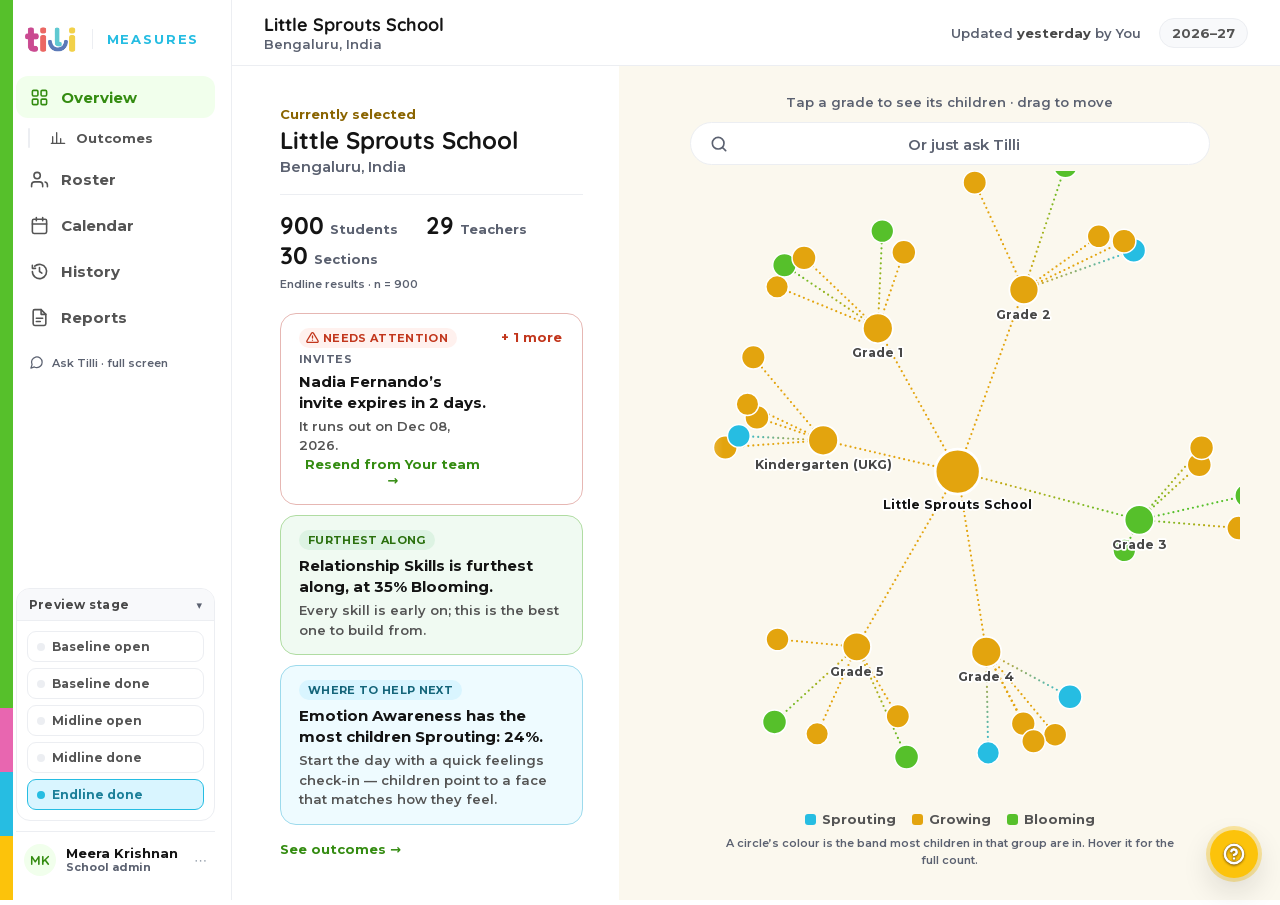
==== admin.html @ 0ef52ed0 "Phase 6A: translation groundwork + "I agree to all" - Consent: "I agree to all of the above" ticks e" ====
<!DOCTYPE html>
<html lang="en">
<head>
<meta charset="utf-8">
<meta name="viewport" content="width=device-width, initial-scale=1">
<title>Tilli Measures — Leadership</title>
<link rel="stylesheet" href="_ds/tilli/tokens/fonts.css?v=20261020nb">
<link rel="preconnect" href="https://fonts.googleapis.com">
<link rel="preconnect" href="https://fonts.gstatic.com" crossorigin>
<link href="https://fonts.googleapis.com/css2?family=Montserrat:wght@500;600;700&family=Quicksand:wght@500;600;700&display=swap" rel="stylesheet">
<link rel="stylesheet" href="assets/tilli.css?v=20261027i6a">
<style>
  /* ============================================================
     Tilli Measures — School Admin (leadership) dashboard chrome.
     Shared chrome / cards / chips / tables / modals come from the
     ui-* components in tilli.css; this block only holds what is
     unique to the leadership surface.
     Deliberately NO garden/plant metaphor anywhere (spec §1, §9):
     a calm, operational data surface for infrequent, high-stakes
     leadership visits.
     ============================================================ */
  :root {
    /* Accent, sidebar width, header height, content width and page padding
       all come from tilli.css tokens — same values as the teacher dashboard. */
  }
  body { background: var(--white); }   /* pure white, same as the teacher dashboard — cards keep their 1px border */

  /* ---- App grid: sidebar + (header / main) ---- */
  /* minmax(0,…) lets the content track shrink below its min-content, so a wide
     table scrolls inside its own .ui-tablewrap instead of forcing a page-wide
     horizontal scrollbar. */
  /* --topbar-h = the sticky header's height (the Overview's full-height panel sits under it). */
  :root { --topbar-h: var(--header-h); }
  .ad-app { min-height: 100dvh; display: grid; grid-template-columns: var(--side-w) minmax(0, 1fr); }
  /* min-width:0 lets the content column shrink below its children's intrinsic
     min-width (tables carry min-width:520–640px). Without it a wide card forces
     the track past the viewport and the whole page scrolls sideways. */
  .ad-app > * { min-width: 0; }

  /* ---- Sidebar / header extras (base styles: .ui-side, .ui-header) ---- */
  .ui-nav-item.disabled { color: var(--ink-300); cursor: default; }
  .ui-nav-item.disabled:hover { background: none; color: var(--ink-300); }
  .ad-year {
    display: inline-flex; align-items: center; gap: 6px; background: var(--surface-100);
    border: 1px solid var(--line-200); border-radius: var(--radius-pill);
    padding: 6px 12px; font-weight: 700; font-size: var(--fs-sm); color: var(--ink-600);
  }
  /* "Updated 2 h ago by …" header chip → History screen */
  .ad-updated { display: inline-flex; align-items: center; border: none; background: none; padding: 4px 6px; border-radius: var(--radius-sm); cursor: pointer; font: inherit; }
  .ad-updated:hover { background: var(--surface-100); }
  .ad-updated:hover .hist-last { color: var(--green-700); }

  /* ---- Main ---- */
  .ad-main { padding: var(--page-pad-y) var(--page-pad-x) 96px; }
  .ad-wrap { max-width: var(--content-max); margin: 0 auto; }

  /* ---- Layout grids ---- */
  .ad-grid { display: grid; gap: var(--page-gap); }
  /* minmax(0,…) + min-width:0 on children: a card holding a min-width table must
     not stretch its 1fr track past half the row and overflow the page sideways. */
  .ad-grid.two { grid-template-columns: minmax(0, 1fr) minmax(0, 1fr); }
  .ad-grid.tri { grid-template-columns: repeat(3, minmax(0, 1fr)); }
  .ad-grid > * { min-width: 0; }

  /* ---- Cadence label (periodic modules) — a .ui-chip.info that can wrap ---- */
  .ad-cadence { gap: 8px; flex-wrap: wrap; white-space: normal; }
  .ad-cadence .next { opacity: .72; }

  /* ---- Table extras (base: .ui-table) — sticky, sortable headers ---- */
  .ui-table th { position: sticky; top: 0; }
  .ui-table th.sortable { cursor: pointer; user-select: none; }
  .ui-table th.sortable:hover { color: var(--ink-900); }
  .ui-table th .arw { font-size: var(--fs-xs); margin-left: 4px; color: var(--accent); }
  .ad-num { font-variant-numeric: tabular-nums; }

  /* ---- Skill rows (band bar = .ui-bandbar, tilli.css) ---- */
  .ad-skillrow { display: grid; grid-template-columns: 190px 1fr; gap: 16px; align-items: center; padding: 10px 0; border-bottom: 1px solid var(--line-200); }
  .ad-skillrow:last-child { border-bottom: none; }
  .ad-skillname { font-weight: 700; font-size: var(--fs-sm); color: var(--ink-900); }
  .ad-skillname small { display: block; font-weight: 600; font-size: var(--fs-xs); color: var(--text-meta); text-transform: uppercase; letter-spacing: .04em; margin-top: 2px; }
  .ad-interp { font-weight: 600; font-size: var(--fs-sm); color: var(--ink-450); line-height: 1.5; margin: 6px 0 0; }

  /* ---- Collapsible skill buckets (Social-Emotional / Cognitive) ---- */
  .ad-bucket { border: 1px solid var(--line-200); border-radius: var(--radius-md); margin-bottom: 12px; overflow: hidden; background: var(--white); }
  .ad-bucket:last-child { margin-bottom: 0; }
  .ad-bucket-sum { list-style: none; cursor: pointer; display: flex; align-items: center; gap: 10px; padding: 12px 16px; background: var(--surface-100); user-select: none; }
  .ad-bucket-sum::-webkit-details-marker { display: none; }
  .ad-bucket-title { font-weight: 700; font-size: var(--fs-md); color: var(--ink-900); letter-spacing: .01em; }
  .ad-bucket-count { font-weight: 700; font-size: var(--fs-xs); color: var(--text-meta); text-transform: uppercase; letter-spacing: .04em; margin-left: auto; }
  .ad-bucket-chev { font-size: var(--fs-sm); color: var(--ink-450); transition: transform .18s var(--ease); }
  .ad-bucket[open] .ad-bucket-chev { transform: rotate(0deg); }
  .ad-bucket:not([open]) .ad-bucket-chev { transform: rotate(-90deg); }
  .ad-bucket-body { padding: 4px 16px 8px; }

  /* ---- Progress-over-time stacked-area chart ---- */
  .ad-proghead { display: flex; align-items: center; justify-content: space-between; gap: 14px; flex-wrap: wrap; margin-bottom: 4px; }
  .ad-progselects { display: flex; gap: 10px; flex-wrap: wrap; }
  .ad-proghead .select-wrap { min-width: 150px; }
  .ad-progcap { font-size: var(--fs-sm); font-weight: 700; color: var(--ink-450); margin: 2px 0 12px; }
  .ad-progchart { width: 100%; }
  .ad-progchart svg { display: block; width: 100%; overflow: hidden; }
  .ad-progfuts { display: flex; flex-wrap: wrap; gap: 10px; justify-content: center; margin-top: 12px; }
  .ad-progfut { gap: 6px; }   /* .ui-metachip.dashed */
  .ad-progfut i { font-style: normal; font-weight: 700; color: var(--ink-450); }

  /* ---- Filters bar ---- */
  .ad-filters { display: flex; flex-wrap: wrap; gap: 10px; align-items: center; margin-bottom: var(--page-gap); }
  .ad-filters .select-wrap { min-width: 150px; }

  /* ---- States ---- */
  .ad-err { text-align: center; padding: 24px; color: var(--danger-700); font-weight: 700; font-size: var(--fs-sm); }
  .ad-err button { margin-top: 12px; }
  .ad-skel { height: 14px; border-radius: var(--radius-xs); margin: 8px 0; }

  /* ---- Concern rows ---- */
  .ad-concern + .ad-concern { margin-top: 12px; }
  .ad-concern .top { display: flex; align-items: center; justify-content: space-between; gap: 10px; }
  .ad-concern .who { font-weight: 700; font-size: var(--fs-md); color: var(--ink-900); }
  .ad-concern .meta { margin-top: 2px; }   /* .ui-meta */
  .ad-concern .note { font-weight: 600; font-size: var(--fs-sm); color: var(--ink-600); line-height: 1.55; margin: 10px 0 0; }
  .ad-concern .outcome { margin-top: 10px; }   /* .ui-inset */
  .ad-concern .actions { display: flex; gap: 8px; margin-top: 12px; flex-wrap: wrap; }

  /* Hover info boxes: .ui-tooltip.help + .ui-info (tilli.css), shared with the teacher dashboard. */

  /* ---- Copy block (newsletter / message / note textareas) ---- */
  .ad-copyblock { border: 1px solid var(--line-200); border-radius: var(--radius-md); padding: 14px; font-family: var(--font-body); font-size: var(--fs-md); line-height: 1.6; color: var(--ink-700); width: 100%; resize: vertical; min-height: 150px; }
  .ad-copyblock:focus { outline: none; border-color: var(--focus); }
  .ad-copyblock.sm { min-height: 110px; }

  /* ============================================================
     Mockup-inspired additive modules (same DS tokens/colours).
     ============================================================ */


  /* ---- Grade / section navigator cards (Outcomes drill) ---- */
  .ad-navcards { display: grid; grid-template-columns: minmax(0, 1fr) minmax(0, 1fr); gap: var(--page-gap); }
  .ad-navcards > * { min-width: 0; }
  .ad-navcard { display: block; width: 100%; text-align: left; font: inherit; }   /* .ui-card.tight.link */
  .ad-navcard .nc-top { display: flex; align-items: center; justify-content: space-between; gap: 10px; }
  .ad-navcard .nc-meta { margin: 4px 0 12px; }   /* .ui-meta */
  /* Roster grade cards: one brand colour per grade — a stripe down the left, a dot by
     the name and a faint wash. */
  /* grade colours live on :root so the dandelion (Overview) uses the very same ones */
  /* Hues the bands never use (bands = cyan / amber / green), so a grade can't be mistaken for a result. */
  :root { --grade-1: #E866B0; --grade-2: #8E6CD8; --grade-3: #F06A3B; --grade-4: #2A78D6; --grade-5: #B5487E; --grade-6: #6B7A90; }
  .ad-navcards { --grade-wash: 7%; --grade-stripe: 6px; }
  .ui-card.tight.ad-gradecard { position: relative; overflow: hidden; padding-left: calc(18px + var(--grade-stripe));
    background: color-mix(in srgb, var(--grade-c) var(--grade-wash), var(--white)); border-color: color-mix(in srgb, var(--grade-c) 35%, var(--line-200)); }
  .ad-gradecard::before { content: ''; position: absolute; left: 0; top: 0; bottom: 0; width: var(--grade-stripe); background: var(--grade-c); }
  .ui-card.ad-gradecard:hover { border-color: var(--grade-c); }
  .ad-teamtable td:nth-child(3), .ad-teamtable .nowrap { white-space: nowrap; }
  /* Your team: search box beside Invite, sortable column heads */
  .ad-teamtop { justify-content: space-between; align-items: center; gap: 12px; flex-wrap: wrap; }
  .ad-teamq { flex: 1 1 240px; max-width: 360px; }
  .ad-sortbtn { display: inline-flex; align-items: center; gap: 6px; padding: 0; border: none; background: none; cursor: pointer; font: inherit; color: inherit; letter-spacing: inherit; text-transform: inherit; }
  .ad-sortbtn:hover, .ad-sortbtn.on { color: var(--ink-900); }
  .ad-sortbtn:focus-visible { outline: 2px solid var(--focus); outline-offset: 2px; border-radius: 4px; }
  .ad-sortic { font-size: 10px; color: var(--ink-300); }
  .ad-sortbtn.on .ad-sortic { color: var(--green-600); }
  .ad-teamnone { padding: 24px 16px; text-align: center; }
  /* Invite status tooltip (hover / tap) + expiring-invite alert */
  .ad-statustip { display: inline-flex; cursor: help; --tip-max-w: 280px; }
  .ad-statustip:focus { outline: none; }
  .ad-statustip:focus-visible { outline: 2px solid var(--focus); outline-offset: 2px; border-radius: 999px; }
  .ad-invalert { margin-bottom: 16px; align-items: center; }
  .ad-invalert .btn-link { font-weight: 700; white-space: nowrap; }
  /* History: date range (Past 7 / 30 days / Custom) + Download CSV, above the type chips */
  .hist-range { display: flex; flex-wrap: wrap; align-items: center; gap: 10px 14px; margin-bottom: 12px; }
  .hist-dates { display: inline-flex; flex-wrap: wrap; gap: 8px 12px; }
  .hist-dates[hidden] { display: none; }
  .hist-dates label { display: inline-flex; align-items: center; gap: 6px; font-weight: 600; font-size: var(--fs-sm); color: var(--ink-600); }
  .hist-dates .input { width: auto; }
  .hist-csv { margin-left: auto; }
  @media (max-width: 640px) { .hist-csv { margin-left: 0; } }
  /* Student details: a second pop-up stacked over the grade roster */
  .overlay.ad-stack { z-index: 60; }
  .ad-stages { display: grid; grid-template-columns: repeat(3, minmax(0, 1fr)); gap: 10px; margin-bottom: 20px; }
  .ad-stage { display: flex; flex-direction: column; align-items: flex-start; gap: 6px; padding: 12px 14px; border: 1px solid var(--line-200); border-radius: var(--radius-md); background: var(--white); }
  .ad-stage.later { background: var(--surface-100); border-style: dashed; }
  .ad-stage-h { display: flex; align-items: center; gap: 8px; font-family: var(--font-heading); font-weight: 700; font-size: var(--fs-md); color: var(--ink-900); }
  .ad-stage-s { font-weight: 600; font-size: var(--fs-sm); color: var(--ink-600); }
  .ad-stage.done .ad-stage-s { color: var(--green-700); }
  .ad-stage.prog .ad-stage-s { color: var(--lvl-2-ink); }
  .ad-stage-none { font-weight: 600; font-size: var(--fs-xs); color: var(--text-meta); }
  .ad-stutabs { margin-bottom: 14px; }
  @media (max-width: 560px) { .ad-stages { grid-template-columns: minmax(0, 1fr); } }
  /* ⋮ row-actions menu on Your team */
  .ad-kebab { display: inline-grid; place-items: center; width: 34px; height: 34px; border: none; border-radius: 50%; background: none; color: var(--ink-450); cursor: pointer; }
  .ad-kebab:hover, .ad-kebab.on { background: var(--surface-100); color: var(--ink-900); }
  .ad-kebab:focus-visible { outline: 2px solid var(--focus); outline-offset: 2px; }
  .ad-rowmenu { position: fixed; z-index: 80; min-width: 180px; }
  /* Quieter sidebar link to the Ask Tilli full screen (the main way in is the Overview) */
  .ad-nav-mini { display: flex; align-items: center; gap: 8px; margin: 6px 0 0; padding: 7px 13px; border: none; background: none; border-radius: var(--radius-md); cursor: pointer;
    font: 600 var(--fs-xs) var(--font-body); color: var(--ink-450); text-align: left; }
  .ad-nav-mini svg { width: 15px; height: 15px; flex: none; }
  .ad-nav-mini:hover { background: var(--surface-100); color: var(--ink-900); }
  .ad-nav-mini.on { color: var(--green-700); }
  /* Outcomes: a sub-item under Overview (indented, smaller, a guide line on the left) */
  .ui-nav-item.open { color: var(--green-700); }
  .ui-nav-item.ad-nav-sub { position: relative; width: calc(100% - 22px); margin-left: 22px; padding: 8px 12px; gap: 10px; font-size: var(--fs-sm); }
  .ui-nav-item.ad-nav-sub::before { content: ''; position: absolute; left: -10px; top: 6px; bottom: 6px; width: 2px; border-radius: 2px; background: var(--line-200); }
  .ui-nav-item.ad-nav-sub.on::before { background: var(--green-500); }
  .ui-nav-item.ad-nav-sub .ic { width: 16px; height: 16px; }
  .ui-nav-item.ad-nav-sub svg { width: 16px; height: 16px; }
  /* Outcomes › School: Progress over time drops its own legend (the school card above has one) */
  #o-prog.no-legend .ad-proghead > div:first-child { display: none; }
  #o-prog.no-legend .ad-proghead { justify-content: flex-end; }
  .ad-tabalert { display: inline-block; width: 8px; height: 8px; margin-left: 6px; border-radius: 50%; background: var(--warn-700); vertical-align: 2px; }   /* "School admin", "No section yet" on one line */
  .ad-navcard .nc-pcts { display: flex; flex-wrap: wrap; gap: 12px; margin-top: 9px; font-weight: 700; font-size: var(--fs-xs); color: var(--ink-450); }

  /* ---- Per-grade breakdown (Outcomes school scope — Overview snapshot format) ---- */
  .ad-gradebreaks { display: grid; grid-template-columns: repeat(2, minmax(0, 1fr)); gap: var(--page-gap); }
  @media (max-width: 900px) { .ad-gradebreaks { grid-template-columns: 1fr; } }
  /* .ad-gradebreak = .ui-card.tight; name = .ui-title, meta = .ui-meta */
  .ad-gradebreak .gb-head { display: flex; align-items: flex-start; justify-content: space-between; gap: 12px; }
  .ad-gradebreak .gb-meta { margin-top: 4px; }
  .ad-gradebreak .gb-snap { display: flex; align-items: center; gap: 24px; flex-wrap: wrap; margin: 14px 0 16px; }
  .ad-gradebreak .gb-bar { flex: 1; min-width: 220px; }
  .ad-gradebreak .gb-gs { margin: 0; }

  /* ---- Grade drill snapshot (Outcomes grade scope — mirrors the grade card's headline) ---- */
  .ad-gradesnap { display: flex; align-items: center; gap: 24px; flex-wrap: wrap; margin: 4px 0 20px; }
  .ad-gradesnap .gs-bar { flex: 1; min-width: 220px; }

  /* ---- Areas of growth / strength (--band / --bandwash set inline from the level scale) ---- */
  /* Student class history (leadership) — no levels, history + notes only */
  .ad-hist-row { display: flex; gap: 12px; padding: 12px 0; border-bottom: 1px solid var(--line-200); }
  .ad-hist-row:first-child { padding-top: 0; }
  .ad-hist-row:last-child { border-bottom: none; padding-bottom: 0; }
  .ad-hist-row .ui-dot { margin-top: 6px; }
  .ad-hist-t { font-family: var(--font-heading); font-size: var(--fs-md); color: var(--ink-900); }
  .ad-hist-y { font-weight: 700; font-size: var(--fs-sm); }
  .ad-hist-sub { font-weight: 600; font-size: var(--fs-sm); color: var(--ink-450); margin-top: 2px; }
  .ad-hist-note { margin-top: 8px; }   /* .ui-inset */
  .ad-gs { border-radius: var(--radius-card); padding: 16px 18px; border: 1.5px solid var(--band, var(--line-200)); background: var(--bandwash, var(--white)); }
  .ad-gs h4 { margin: 0 0 10px; }   /* .ui-title.md */
  .ad-gs ul { list-style: none; margin: 0; padding: 0; display: flex; flex-direction: column; gap: 7px; }
  .ad-gs li { display: flex; align-items: center; justify-content: space-between; gap: 10px; font-weight: 700; font-size: var(--fs-sm); color: var(--ink-700); }
  .ad-gs li .p { font-weight: 700; font-size: var(--fs-sm); color: var(--ink-450); }
  /* Overview growth/strength header: scope pill + drill-in link */

  /* ---- Compare two classes (Outcomes) — two full section reads, side by side ---- */
  .cmp-head { margin-bottom: 18px; }
  .cmp-head-kicker { font-weight: 700; font-size: var(--fs-sm); color: var(--ink-450); }
  .cmp-head-row { display: flex; align-items: center; justify-content: space-between; gap: 16px; flex-wrap: wrap; margin-top: 4px; }
  .cmp-cols { display: grid; grid-template-columns: 1fr 1fr; gap: var(--page-gap); align-items: start; }
  .cmp-col { display: flex; flex-direction: column; gap: 12px; min-width: 0; }
  .cmp-select { width: 100%; }
  .cmp-select .select { width: 100%; text-align: center; font-family: var(--font-heading); font-weight: 700; }
  .cmp-body { display: flex; flex-direction: column; gap: 18px; }
  .cmp-gs { display: grid; grid-template-columns: 1fr 1fr; gap: 12px; }
  .cmp-legend { margin: -4px 0 -6px; }
  .cmp-skills { display: flex; flex-direction: column; }
  .cmp-skillrow { display: grid; grid-template-columns: minmax(84px, 1.05fr) 1.5fr auto; gap: 12px; align-items: center; padding: 9px 0; border-bottom: 1px solid var(--line-200); }
  .cmp-skillrow:last-child { border-bottom: none; }
  .cmp-sk-name { font-weight: 700; font-size: var(--fs-sm); color: var(--ink-700); line-height: 1.25; }
  .cmp-sk-bar { min-width: 0; }
  .cmp-sk-status { justify-self: end; }   /* .ui-bandword */
  .cmp-views { margin-top: 14px; }
  @media (max-width: 860px) { .cmp-cols { grid-template-columns: minmax(0, 1fr); } }
  @media (max-width: 560px) { .cmp-gs { grid-template-columns: minmax(0, 1fr); } }

  /* ---- Where views differ (teacher / parent / child) ---- */
  .ad-views td.name { font-weight: 700; }
  .ad-views-note { font-size: var(--fs-xs); font-weight: 600; color: var(--text-meta); margin: 8px 2px 0; }

  /* ---- Mobile bottom tab bar (.ui-bottomnav) — shown ≤860px only ---- */
  .ui-bottomnav { display: none; }
  /* Header avatar is the account entry only when the sidebar (and its profile) is hidden. */
  .ui-header .ad-acct-m { display: none; }

  @media (max-width: 860px) {
    /* minmax(0,1fr) + min-width:0 lets the single column actually shrink to the
       viewport. Without this, the tables' min-width:640px forces the whole grid
       track wider than the screen and the entire page scrolls sideways (clipping
       content) instead of the tables scrolling inside their own wrapper. */
    .ad-app { grid-template-columns: minmax(0, 1fr); overflow-x: clip; }
    .ad-app > * { min-width: 0; }
    .ui-side { display: none; }
    /* Same minmax(0,1fr) + min-width:0 on every inner grid: a child with an
       intrinsic min-width (e.g. a table's min-width:420px) must NOT be able to
       stretch its track past the viewport and re-introduce sideways page scroll
       (which also drags the fixed bottom nav along). */
    .ad-grid.two, .ad-grid.tri { grid-template-columns: minmax(0, 1fr); }
    .ad-navcards { grid-template-columns: minmax(0, 1fr); }
    .ad-grid > *, .ad-navcards > * { min-width: 0; }
    .ad-skillrow { grid-template-columns: 1fr; gap: 8px; }
    .ad-main { padding-bottom: 96px; }
    .ui-bottomnav { display: flex; }
    .ui-header .ad-acct-m { display: grid; }
    .ui-header { gap: 10px; padding: 0 16px; }
    .ui-header .ad-year, .ui-header .desk-only { display: none; }
    /* Let the school-name block shrink and truncate instead of wrapping past the fixed header height. */
    .ui-header > div:first-child { min-width: 0; }
    .ui-header .ui-h-title { white-space: nowrap; overflow: hidden; text-overflow: ellipsis; }
  }

  /* ---- Phone-specific tightening (portrait) ---- */
  @media (max-width: 560px) {
    .ad-main .ui-card:not(.tight):not(.pad0):not(.sm):not(.md) { padding: 15px 14px; }
    /* Role badge is redundant on a phone and steals header width — drop it, keep the avatar. */
    .ui-header .ui-rolebadge { display: none; }
    .ui-header .ui-avatar { width: 34px; height: 34px; }
    /* Filters go full-width and stack cleanly; hide the decorative divider span. */
    .ad-filters .select-wrap { min-width: 0; flex: 1 1 46%; }
    .ad-filters .input { flex: 1 1 100%; max-width: none !important; }
    .ad-filters > span[style] { display: none; }
    .ui-bottomnav button { letter-spacing: -0.01em; gap: 2px; }
  }

  /* ============================================================
     Verdict banner (feedback §1/§3) — the one-line answer at the top
     of Overview. Lead with the conclusion; evidence sits below it.
     ============================================================ */

  /* n = … children, and the small-group caution (< 10 children) */
  .ad-n { font-weight: 700; color: var(--ink-450); white-space: nowrap; }
  .ad-small { margin-left: 6px; }   /* .ui-chip.warn */
  .ad-scope-n { font-size: var(--fs-sm); }

  /* ============================================================
     OVERVIEW — the living dandelion + guided story, free-flowing on
     the page (no cards). Plain white behind it (no wash). Type ramp:
     32 story headline · 15 body · 13 meta. SVG text = 11 / 13.
     ============================================================ */
  /* Full-bleed: points on the left, the dandelion on a cream panel that runs to the right edge. */
  .ad-app.ov-mode .ad-main { padding: 0; }
  .ad-app.ov-mode .ad-wrap { max-width: none; margin: 0; }
  .ov-dl { --dl-story-col: 0.85fr; --dl-panel: #FBF8EE;
    position: relative; isolation: isolate; display: grid; grid-template-columns: minmax(320px, var(--dl-story-col)) minmax(0, 1.45fr); align-items: stretch;
    min-height: calc(100dvh - var(--topbar-h)); }
  .dl-viz { min-width: 0; display: flex; flex-direction: column; align-items: center; padding: 26px 40px 32px; background: var(--dl-panel); }
  .dl-viz > #dl-viz { width: 100%; }
  /* Desktop: the panel is exactly one screen tall; the dandelion fills what's left between
     the ask box and the legend (the SVG letterboxes, so the whole tree stays in view). */
  @media (min-width: 861px) {
    .dl-viz { position: sticky; top: var(--topbar-h); height: calc(100dvh - var(--topbar-h)); }
    .dl-viz > #dl-viz { flex: 1; min-height: 0; display: flex; flex-direction: column; }
    .dl-viz .dl-stage { flex: 1; min-height: 0; }
    .dl-viz .dl-svg { height: 100%; }
  }
  .dl-head { display: flex; margin: 0 0 8px; align-items: center; justify-content: center; gap: 12px 20px; flex-wrap: wrap; }   /* zoomed: School › Grade (+ mode tabs) */
  .dl-head .ui-crumbs { margin: 0; }
  .dl-hint { margin: 2px 0 12px; text-align: center; font-weight: 600; font-size: var(--fs-sm); color: var(--text-meta); }
  /* "Or just ask Tilli": a soft pill search above the dandelion */
  .dl-ask { display: flex; align-items: center; gap: 10px; width: min(100%, 520px); margin: 0 0 6px; padding: 10px 18px; border: 1px solid var(--line-200); border-radius: 999px; background: var(--white); }
  .dl-ask:focus-within { border-color: var(--green-500); box-shadow: 0 0 0 3px var(--wash-green); }
  .dl-ask-ic { display: grid; color: var(--ink-450); }
  .dl-ask-input { flex: 1; min-width: 0; border: none; outline: none; background: none; text-align: center; font: 600 var(--fs-md) var(--font-body); color: var(--ink-900); }
  .dl-ask-input::placeholder { color: var(--ink-450); }
  /* Rotating suggestion, drawn over the empty input (fades between questions) */
  .dl-ask { position: relative; }
  .dl-ask-sug { position: absolute; left: 52px; right: 24px; top: 50%; transform: translateY(-50%); text-align: center; pointer-events: none;
    font: 600 var(--fs-md) var(--font-body); color: var(--ink-450); white-space: nowrap; overflow: hidden; text-overflow: ellipsis; transition: opacity .25s; }
  .dl-ask-sug.out { opacity: 0; }
  .dl-ask.typing .dl-ask-sug { opacity: 0; }
  @media (prefers-reduced-motion: reduce) { .dl-ask-sug { transition: none; } }
  .dl-stage { position: relative; touch-action: none; }
  .dl-stage.can-up .dl-svg { cursor: zoom-out; }   /* zoomed in: empty space steps back a level */
  /* The dandelion stays inside its own column (nothing drifts behind the points), and
     fades out softly over its left edge (--dl-edge-fade) instead of being cut off hard. */
  .ov-dl { --dl-edge-fade: 64px; }
  .dl-svg { display: block; width: 100%; height: auto; overflow: hidden; user-select: none;
    -webkit-mask-image: linear-gradient(to right, transparent 0, #000 var(--dl-edge-fade));
            mask-image: linear-gradient(to right, transparent 0, #000 var(--dl-edge-fade)); }
  /* Dotted spokes: zero-length dashes + round caps = round dots, spaced --dl-dot-gap apart
     (screen pixels — spokes use non-scaling-stroke, so dots stay the same size at every zoom). */
  .ov-dl { --dl-dot-gap: 5px; --dl-dot-hub: 2.2px; --dl-dot-kid: 1.6px; }
  .dl-spoke { stroke-linecap: round; stroke-dasharray: 0 var(--dl-dot-gap); transition: opacity .35s; }
  .dl-spoke.hub { stroke-width: var(--dl-dot-hub); }   /* colour = gradient parent → child, set inline */
  .dl-spoke.kid { opacity: .45; stroke-width: var(--dl-dot-kid); }
  .dl-hit { fill: transparent; }
  .dl-kid { cursor: pointer; transition: opacity .35s; }   /* click = who is this + Open profile */
  .dl-hub { cursor: grab; transition: opacity .35s; }
  .dl-hub.nav { cursor: pointer; }
  .dl-hub.nav:hover .dl-hit, .dl-hub.nav:focus-visible .dl-hit { fill: var(--accent-wash); stroke: var(--accent); stroke-width: 1.5; }
  .dl-hub:focus { outline: none; }
  .dl-stage.dragging, .dl-stage.dragging * { cursor: grabbing; }
  .dl-name { font-family: var(--font-body); font-weight: 700; fill: var(--ink-700); paint-order: stroke; stroke: var(--white); stroke-width: 3.5px; stroke-linejoin: round; pointer-events: none; transition: opacity .35s; }
  .dl-name.d0 { fill: var(--ink-900); }
  .dl-name.d2 { font-weight: 600; fill: var(--ink-450); }
  .dl-stage [data-dl-i].dim { opacity: var(--dl-dim, .14); }
  .dl-spoke.kid.dim { opacity: calc(var(--dl-dim, .14) * .45); }
  /* outside the zoomed-in grade/section: faded context, not interactive */
  .dl-stage [data-dl-i].ctx { opacity: var(--dl-ctx, .05); pointer-events: none; }
  .dl-spoke.kid.ctx { opacity: calc(var(--dl-ctx, .05) * .45); }
  .dl-tip { position: absolute; z-index: 5; transform: translate(-50%, calc(-100% - 16px)); pointer-events: none; background: var(--ink-900); color: var(--white);
    border-radius: var(--radius-sm); padding: 8px 12px; box-shadow: var(--shadow-pop); font-size: var(--fs-sm); font-weight: 600; line-height: 1.45; white-space: nowrap; }
  .dl-tip.below { transform: translate(-50%, 16px); }
  .dl-tip.pinned { pointer-events: auto; }   /* clicked child: the card stays and its button works */
  .dl-tip-open { display: block; margin-top: 8px; padding: 6px 12px; border: none; border-radius: 999px; background: var(--green-500); color: var(--white);
    font: 700 var(--fs-xs) var(--font-body); cursor: pointer; white-space: nowrap; }
  .dl-tip-open:hover { background: var(--green-600); }
  .dl-tip b { display: block; font-weight: 700; }
  .dl-tip span { display: block; color: var(--ink-300); }
  .dl-tip em { display: block; font-style: normal; color: var(--green-500); margin-top: 2px; }
  .ui-legend i.ring { box-shadow: inset 0 0 0 2px var(--ink-300); }
  /* Guided story */
  .dl-story { min-width: 0; padding: 40px 36px 48px 48px; }
  /* "Currently selected" (follows the zoom) + headcounts + source */
  .dl-sel-eyebrow { margin: 0 0 4px; font-weight: 700; font-size: var(--fs-sm); color: var(--lvl-2-ink); }
  .dl-sel-name { margin: 0; font-family: var(--font-heading); font-weight: 700; font-size: var(--fs-xl); line-height: 1.2; color: var(--ink-900); }
  .dl-sel-sub { margin: 2px 0 0; font-weight: 600; font-size: var(--fs-md); color: var(--text-meta); }
  .dl-counts { display: flex; flex-wrap: wrap; gap: 6px 28px; margin: 18px 0 0; padding-top: 18px; border-top: 1px solid var(--line-200); }
  .dl-counts span { display: inline-flex; align-items: baseline; gap: 6px; font-weight: 700; font-size: var(--fs-sm); color: var(--text-meta); }
  .dl-counts b { font-family: var(--font-heading); font-weight: 700; font-size: var(--fs-xl); line-height: 1; color: var(--ink-900); font-variant-numeric: tabular-nums; }
  .dl-headline { margin: 8px 0 0; font-family: var(--font-heading); font-weight: 700; font-size: var(--fs-2xl); line-height: 1.15; color: var(--ink-900); letter-spacing: -.01em; }
  .dl-body { margin: 12px 0 0; font-weight: 600; font-size: var(--fs-md); line-height: 1.55; color: var(--ink-600); }
  /* story points: hover / focus lights the dandelion, click pins */
  /* Each point is a card. All warnings share one card; "+ N more" expands the rest in place. */
  .dl-points { list-style: none; margin: 0; padding: 0; display: flex; flex-direction: column; gap: 10px; }
  .dl-points li { position: relative; padding: 14px 18px; border: 1px solid var(--line-200); border-radius: var(--radius-lg); background: var(--white);
    cursor: pointer; transition: border-color .2s, box-shadow .2s, background .2s, opacity .2s; }
  .dl-points li.on, .dl-points li.pinned { border-color: var(--accent); box-shadow: var(--shadow-card); }
  .dl-points li.warn { border-color: color-mix(in srgb, var(--attn) 30%, var(--line-200)); }
  .dl-points li.warn.on, .dl-points li.warn.pinned { border-color: var(--attn); }
  .dl-points li.warn { padding-right: 96px; }
  .dl-more { position: absolute; right: 14px; top: 12px; padding: 3px 6px; border: none; border-radius: 999px; background: none; cursor: pointer;
    font: 700 var(--fs-sm) var(--font-body); color: var(--attn-ink); }
  .dl-more:hover { background: var(--attn-wash); }
  .dl-more:focus-visible { outline: 2px solid var(--focus); outline-offset: 2px; }
  .dl-stack-row { margin-top: 12px; padding-top: 12px; border-top: 1px dashed color-mix(in srgb, var(--attn) 25%, var(--line-200)); }
  .dl-points li:focus { outline: none; }
  .dl-points li:focus-visible { outline: 2px solid var(--focus); outline-offset: 2px; }
  /* Point = small kind eyebrow · one-ink Montserrat headline · body. Warnings: amber eyebrow + icon. */
  .dl-pt-kind { display: flex; flex-wrap: wrap; align-items: center; gap: 4px 8px; margin: 0 0 5px; font-weight: 700; font-size: var(--fs-xs); letter-spacing: .04em; text-transform: uppercase; color: var(--text-meta); }
  /* "Needs attention" = a small red pill (icon + label); the topic follows it in grey */
  /* "Needs attention": super-light warm red pill, darker warm red text (4.97:1, AA) + a bright red dot */
  .ov-dl { --attn: #D9361F; --attn-ink: #C2361C; --attn-wash: #FFF1EE; }
  .dl-attn { display: inline-flex; align-items: center; gap: 4px; padding: 3px 9px 3px 7px; border-radius: 999px;
    background: var(--attn-wash); color: var(--attn-ink); letter-spacing: .03em; }
  /* Results cards in band colours: good news = Blooming green, needs help = Sprouting blue
     (tinted card + border + label pill; pill text darkened for AA: 5.3:1 / 5.8:1). */
  .ov-dl { --tone-bloom-ink: #2A700D; --tone-sprout-ink: #14657A; }
  .dl-points li.tone-bloom { border-color: color-mix(in srgb, var(--lvl-3) 40%, var(--line-200)); background: color-mix(in srgb, var(--lvl-3-wash) 45%, var(--white)); }
  .dl-points li.tone-sprout { border-color: color-mix(in srgb, var(--lvl-1) 40%, var(--line-200)); background: color-mix(in srgb, var(--lvl-1-wash) 45%, var(--white)); }
  .dl-points li.tone-bloom.on, .dl-points li.tone-bloom.pinned { border-color: var(--lvl-3); }
  .dl-points li.tone-sprout.on, .dl-points li.tone-sprout.pinned { border-color: var(--lvl-1); }
  .dl-tone { display: inline-flex; align-items: center; padding: 3px 9px; border-radius: 999px; letter-spacing: .03em; }
  .dl-points li.tone-bloom .dl-tone { background: var(--lvl-3-wash); color: var(--tone-bloom-ink); }
  .dl-points li.tone-sprout .dl-tone { background: var(--lvl-1-wash); color: var(--tone-sprout-ink); }
  .dl-pt-kind svg { flex: none; }
  .dl-pt-head { margin: 0; font-family: var(--font-body); font-weight: 700; font-size: var(--fs-md); line-height: 1.4; color: var(--ink-900); }
  .dl-pt-head em { font-style: normal; color: inherit; }
  .dl-pt-body { margin: 4px 0 0; font-weight: 600; font-size: var(--fs-sm); line-height: 1.5; color: var(--ink-600); }
  /* point kinds: warnings get an amber dot (always listed first), the activity a green one */
  .dl-pt-body .dl-ptlink { font-weight: 700; font-size: var(--fs-sm); }
  .dl-sample { margin-left: 4px; vertical-align: 1px; }
  .dl-source { margin: 10px 0 22px; font-weight: 600; font-size: var(--fs-xs); color: var(--text-meta); }
  /* Legend + what a ring's colour means, under the actions (always in view) */
  .dl-key { margin: 14px 0 0; text-align: center; }   /* under the dandelion */
  .dl-key .ui-legend { justify-content: center; }
  .dl-keynote { margin: 8px auto 0; max-width: 460px; font-weight: 600; font-size: var(--fs-xs); line-height: 1.5; color: var(--text-meta); }
  /* Under the points: Ask Tilli (primary button) + See outcomes (text link — Outcomes isn't in the nav) */
  .dl-actions { display: flex; flex-wrap: wrap; align-items: center; gap: 10px 20px; margin: 16px 0 0; }
  .dl-out { font-weight: 700; font-size: var(--fs-sm); }
  /* Ask Tilli inside the Overview: a soft button under the story; open, the chat replaces the story */
  .ov-dl { --dla-h: max(460px, calc(100dvh - var(--topbar-h) - 80px)); --dla-h-phone: 380px; --dla-col: 1fr; }   /* chat height (desktop / phone), chat column share */
  /* Asking: the chat takes a full-height column and the dandelion shrinks to fit the
     same height beside it (the SVG letterboxes inside, so the whole branch stays in view). */
  .ov-dl.asking { grid-template-columns: minmax(340px, var(--dla-col)) minmax(0, 1.25fr); }
  .ov-dl.asking .dl-viz { height: calc(100dvh - var(--topbar-h)); }
  .ov-dl.asking .dl-viz > #dl-viz { flex: 1; min-height: 0; display: flex; flex-direction: column; }
  .ov-dl.asking .dl-stage { flex: 1; min-height: 0; }
  .ov-dl.asking .dl-svg { height: 100%; }
  .dla { display: flex; flex-direction: column; height: var(--dla-h); background: var(--white); border: 1px solid var(--line-200); border-radius: var(--radius-xl); box-shadow: var(--shadow-pop); overflow: hidden; }
  .dla-head { display: flex; align-items: center; gap: 10px; padding: 10px 10px 10px 14px; border-bottom: 1px solid var(--line-200); }
  .dla-hmeta { flex: 1; min-width: 0; display: flex; flex-direction: column; }
  .dla-hmeta b { display: flex; align-items: center; gap: 7px; font-family: var(--font-heading); font-weight: 700; font-size: var(--fs-lg); color: var(--ink-900); }
  .dla-hmeta > span { font-size: var(--fs-xs); font-weight: 600; color: var(--text-meta); }
  .dla-thread { flex: 1; min-height: 0; overflow-y: auto; padding: 14px 14px; display: flex; flex-direction: column; gap: 10px; }
  .dla-thread [data-askgo="overview"] { display: none; }   /* already here */
  .dla-note { margin-top: 6px; font-size: var(--fs-xs); font-weight: 700; color: var(--green-700); }
  .dla-compose { padding: 10px 12px 12px; border-top: 1px solid var(--line-200); }
  @media (prefers-reduced-motion: reduce) {
    .dl-spoke, .dl-kid, .dl-hub, .dl-name, .dl-points li { transition: none; }
  }
  @media (max-width: 860px) {
    .ov-dl { grid-template-columns: minmax(0, 1fr); min-height: 0; }
    .dl-viz { order: 1; padding: 20px 16px 24px; }   /* phone: dandelion above the story */
    .dl-story { order: 2; padding: 24px 16px 40px; }
    .dla { height: var(--dla-h-phone); }   /* phone: chat under the dandelion */
    .ov-dl.asking { grid-template-columns: minmax(0, 1fr); }
    .ov-dl.asking .dl-viz { height: auto; display: block; }
    .ov-dl.asking .dl-svg { height: auto; }
  }

  /* Roster: Students / Your team tabs (.ui-tabs), with a small count after each label */
  .ad-rostertabs { margin: 4px 0 20px; }
  .ad-rostertabs .ui-tab { font-size: var(--fs-md); padding: 10px 16px; }
  .ad-tabn { margin-left: 4px; font-weight: 600; font-size: var(--fs-xs); color: var(--text-meta); }
  /* Expected class size: "12 of 14" on grade cards, the size input, waiting tags */
  .ad-room { white-space: nowrap; }
  .ad-room.short { color: var(--info-ink); background: var(--info-wash); border-radius: var(--radius-pill); padding: 1px 7px; }
  .ad-room.warn { color: var(--warn-700); background: var(--warn-wash); border-radius: var(--radius-pill); padding: 1px 7px; }
  .ad-sizein { display: inline-flex; align-items: center; gap: 6px; font-weight: 600; font-size: var(--fs-sm); color: var(--ink-450); }
  .ad-sizein .input { width: 64px; text-align: center; }
  /* Roster → Classes */
  .ad-numin { width: 64px; text-align: center; display: inline-block; }
  .ad-addgrade { gap: 8px; align-items: center; }
  .ad-addgrade .input:not(.ad-numin) { flex: 1 1 200px; min-width: 0; }
  .ad-inline { display: inline-flex; align-items: center; gap: 6px; font-weight: 600; font-size: var(--fs-sm); color: var(--ink-450); }
  .ad-waiting { border-color: var(--info-line); }
  /* One-time notice after Tilli starts a new year */
  .ad-yearnotice { position: relative; padding-right: 44px; }
  .ad-yearnotice .dialog-close { position: absolute; top: 8px; right: 8px; }
  /* Year picker in the header + the read-only past-year banner */
  .ad-yearpick { padding: 0; }
  .ad-yearpick select { appearance: none; -webkit-appearance: none; border: 0; background: transparent; font: inherit; color: inherit; padding: 6px 12px; cursor: pointer; }
  .ad-pastbanner { align-items: center; }
  .ad-pastbanner .btn { margin-left: auto; flex: none; }
  /* School code strip (Roster → Your team) */
  .ad-codestrip { display: flex; align-items: center; gap: 12px; flex-wrap: wrap; padding: 12px 16px; border: 1px solid var(--line-200); border-radius: var(--radius-md); }
  .ad-codestrip > div { display: flex; align-items: baseline; gap: 8px; flex-wrap: wrap; flex: 1; min-width: 220px; }
  .ad-codestrip .text-muted { font-size: var(--fs-sm); }
  .ad-relink { display: inline-flex; flex-wrap: wrap; align-items: baseline; gap: 6px; margin: 4px 14px 0 0; }
  /* School years in the account menu (the header picker is hidden on phones) */
  .ad-acct-sec { padding: 8px 14px 2px; font-size: var(--fs-xs); font-weight: 700; text-transform: uppercase; letter-spacing: .06em; color: var(--ink-450); }
  .ad-acct-lang { padding: 4px 14px 8px; }
  .ad-acct-menu .ui-menu-item.on { font-weight: 700; color: var(--green-700); }
  /* Waiting-for-approval count on the Roster nav item */
  .ad-nav-badge { margin-left: auto; background: var(--pink-400); color: var(--white); font-size: var(--fs-xs); font-weight: 700; border-radius: var(--radius-pill); padding: 1px 7px; min-width: 18px; text-align: center; }
  .ui-nav-item.on .ad-nav-badge { background: var(--green-500); }
  /* Phone bottom nav: the same count, pinned to the icon's top-right. */
  .ui-bottomnav button { position: relative; }
  .ad-nav-badge.ad-bottombadge { position: absolute; top: 2px; left: calc(50% + 6px); margin: 0; padding: 0 5px; min-width: 16px; line-height: 16px; }
  /* Roster: quiet year-end row */
  .ad-yearend { display: flex; align-items: center; justify-content: space-between; gap: 16px; flex-wrap: wrap; padding: 14px 18px; border: 1px dashed var(--line-200); border-radius: var(--radius-md); }
  .ad-yearend b { display: block; font-size: var(--fs-sm); color: var(--ink-700); }
  .ad-yearend span { font-size: var(--fs-sm); color: var(--ink-450); font-weight: 600; }

  /* ---- Band-bar target marker (feedback §2) — "compared to what?" ----
     Secure is the right-most segment, so a target of N% Secure sits at
     (100−N)% from the left: the green should reach this line. */
  .ad-barwrap { position: relative; }
  .ad-bar-target { position: absolute; top: -4px; bottom: -4px; width: 2px; background: var(--ink-700); border-radius: 2px; pointer-events: none; }
  .ad-bar-target::after { content: ''; position: absolute; top: -3px; left: -2px; border: 3px solid transparent; border-top-color: var(--ink-700); }
  .ad-targetdelta { display: inline-block; margin-top: 6px; font-weight: 700; font-size: var(--fs-xs); color: var(--ink-450); }
  .ad-targetdelta.met { color: var(--green-700); }

  /* ============================================================
     Ask Tilli — floating assistant + full screen (feedback §5).
     A chat surface that answers from the school's own dashboard data.
     ============================================================ */
  /* Floating Ask Tilli + Need help bubbles: assets/float-help.js (styles in tilli.css).
     Lift them above the mobile bottom nav. */
  @media (max-width: 860px) { :root { --tf-bottom: 78px; --tf-right: 14px; } }

  /* Ask Tilli full screen — same .askx layout as the teacher view (tilli.css).
     The page header is hidden and the main column goes full height. */
  .ad-app.ask-mode .ad-col { display: flex; flex-direction: column; height: 100dvh; min-height: 0; }
  .ad-app.ask-mode .ui-header { display: none; }
  .ad-app.ask-mode .ad-main { flex: 1; min-height: 0; padding: 0; display: flex; }
  .ad-app.ask-mode .ad-wrap { max-width: none; margin: 0; flex: 1; min-height: 0; display: flex; }
  .ad-app.ask-mode #ad-main-body { flex: 1; min-width: 0; min-height: 0; display: flex; }
  /* Floating chat window look = .ask-panel / .ask-* (tilli.css, shared with teacher).
     Admin has no bubble-anchored positioning, so on tablet/phone it sits above the bottom nav. */
  @media (max-width: 860px) { .ask-panel { right: 8px; left: 8px; bottom: 74px; width: auto; max-width: none; height: min(72dvh, 560px); } }
  /* Admin-only extras inside a Tilli answer */
  .ask-src { margin-top: 8px; font-size: var(--fs-xs); font-weight: 700; color: var(--text-meta); }
  .ask-quote { margin: 8px 0; padding: 10px 12px; border-left: 3px solid var(--accent); background: var(--white); border-radius: var(--radius-sm); font-weight: 600; color: var(--ink-700); }
  .ask-sugs { display: flex; flex-wrap: wrap; gap: 7px; align-self: flex-start; }

  /* ---- Preview-stage panel (demo tooling; remove to ship) ----
     Look comes from .ui-devpanel (tilli.css). Docked in the sidebar on desktop;
     floats above the bottom nav when the sidebar is hidden. */
  .ad-statepanel.float { left: 8px; bottom: 74px; width: 200px; }
</style>
</head>
<body>

<!-- Left brand rail -->
<div class="brand-rail" aria-hidden="true"><span></span><span class="seg pink"></span><span class="seg cyan"></span><span class="seg yellow"></span></div>

<div class="ad-app" id="ad-app"><!-- rendered by admin.js --></div>
<div id="ad-modal-root"></div>
<div class="ui-toast" id="ad-toast" role="status" aria-live="polite"></div>

<script src="assets/school-data.js?v=20261020mx"></script>
<script src="assets/tilli-api.js?v=20261027i6a"></script>
<script src="assets/i18n.js?v=20261027i6a"></script>
<script src="assets/tilli-history.js?v=20261026p5d"></script>
<script src="assets/calendar-form.js?v=20261026p3b"></script>
<script src="assets/created-school-bridge.js?v=20261026p5"></script>
<script src="assets/admin-data.js?v=20261026p5c"></script>
<script src="assets/float-help.js?v=20261016zx"></script>
<script src="assets/admin.js?v=20261027i6a"></script>
</body>
</html>
---- _ds/tilli/tokens/fonts.css ----
@font-face{font-family:'Fredoka';font-style:normal;font-weight:300 700;font-display:swap;src:url('../assets/fonts/fredoka-normal-latin-ext.woff2') format('woff2');unicode-range:U+0100-02BA, U+02BD-02C5, U+02C7-02CC, U+02CE-02D7, U+02DD-02FF, U+0304, U+0308, U+0329, U+1D00-1DBF, U+1E00-1E9F, U+1EF2-1EFF, U+2020, U+20A0-20AB, U+20AD-20C0, U+2113, U+2C60-2C7F, U+A720-A7FF}
@font-face{font-family:'Fredoka';font-style:normal;font-weight:300 700;font-display:swap;src:url('../assets/fonts/fredoka-normal-latin.woff2') format('woff2');unicode-range:U+0000-00FF, U+0131, U+0152-0153, U+02BB-02BC, U+02C6, U+02DA, U+02DC, U+0304, U+0308, U+0329, U+2000-206F, U+20AC, U+2122, U+2191, U+2193, U+2212, U+2215, U+FEFF, U+FFFD}
@font-face{font-family:'Montserrat';font-style:italic;font-weight:300 700;font-display:swap;src:url('../assets/fonts/montserrat-italic-latin-ext.woff2') format('woff2');unicode-range:U+0100-02BA, U+02BD-02C5, U+02C7-02CC, U+02CE-02D7, U+02DD-02FF, U+0304, U+0308, U+0329, U+1D00-1DBF, U+1E00-1E9F, U+1EF2-1EFF, U+2020, U+20A0-20AB, U+20AD-20C0, U+2113, U+2C60-2C7F, U+A720-A7FF}
@font-face{font-family:'Montserrat';font-style:italic;font-weight:300 700;font-display:swap;src:url('../assets/fonts/montserrat-italic-latin.woff2') format('woff2');unicode-range:U+0000-00FF, U+0131, U+0152-0153, U+02BB-02BC, U+02C6, U+02DA, U+02DC, U+0304, U+0308, U+0329, U+2000-206F, U+20AC, U+2122, U+2191, U+2193, U+2212, U+2215, U+FEFF, U+FFFD}
@font-face{font-family:'Montserrat';font-style:normal;font-weight:300 700;font-display:swap;src:url('../assets/fonts/montserrat-normal-latin-ext.woff2') format('woff2');unicode-range:U+0100-02BA, U+02BD-02C5, U+02C7-02CC, U+02CE-02D7, U+02DD-02FF, U+0304, U+0308, U+0329, U+1D00-1DBF, U+1E00-1E9F, U+1EF2-1EFF, U+2020, U+20A0-20AB, U+20AD-20C0, U+2113, U+2C60-2C7F, U+A720-A7FF}
@font-face{font-family:'Montserrat';font-style:normal;font-weight:300 700;font-display:swap;src:url('../assets/fonts/montserrat-normal-latin.woff2') format('woff2');unicode-range:U+0000-00FF, U+0131, U+0152-0153, U+02BB-02BC, U+02C6, U+02DA, U+02DC, U+0304, U+0308, U+0329, U+2000-206F, U+20AC, U+2122, U+2191, U+2193, U+2212, U+2215, U+FEFF, U+FFFD}
---- assets/tilli.css ----
/* ============================================================
   Tilli Measures — shared design system
   Bright brand identity (per image 1): Montserrat + Quicksand,
   green / pink / cyan / yellow rail, flower band.
   ============================================================ */

:root {
  /* Brand core */
  --green-500: #56C02B;
  --green-600: #49A524;
  --green-700: #348C11;
  --lime-400: #9BDE1D;
  --pink-400: #E866B0;
  --pink-600: #E91E8C;
  --cyan-500: #26BDE2;
  --cyan-700: #1B7F99;
  --yellow-500: #FCC30B;
  --orange-500: #F99B1C;
  --violet-500: #8B5CF6;

  /* Ink */
  --ink-900: #141414;
  --ink-700: #474747;
  --ink-600: #545454;
  --ink-450: #5B6170;
  --ink-300: #9AA3AF;

  /* Surfaces & lines */
  --white: #FFFFFF;
  --line-200: #ECEEF2;
  --surface-100: #F8F9FB;

  /* Washes */
  --wash-yellow: #FFF6A8;
  --wash-cyan: #D9F5FF;
  --wash-green: #F1FFEC;
  --wash-pink: #FFF6FB;
  /* Borders that sit on a wash (tinted cards / notes) */
  --green-line: #BFE6AE;
  --cyan-line: #B7E6F1;
  --yellow-line: #F1DA7A;

  /* Text roles — use these instead of picking an ink step per rule */
  --text-meta: var(--ink-450);    /* secondary text: sub-lines, notes, counts, eyebrows (AA on white) */
  --text-faint: var(--ink-300);   /* decorative only: chevrons, separators, placeholders, disabled/locked */

  /* Scrims behind modals / drawers */
  --scrim: rgba(20, 20, 20, .42);
  --scrim-soft: color-mix(in srgb, var(--ink-900) 28%, transparent);

  /* Semantic: danger / warning / info */
  --danger-500: #E1543E;      /* destructive button fill */
  --danger-600: #C23A25;      /* destructive button hover */
  --danger-700: #B22447;      /* every error / danger text */
  --danger-wash: #FCE6E1;     /* error banner + danger pill fill */
  --danger-line: #F6C9D3;     /* error banner / danger-outline border */
  --warn-500: #F0A84A;        /* warning dot / accent */
  --warn-700: #A96518;        /* warning text */
  --warn-wash: #FFF1DC;       /* warning pill / banner fill */
  --warn-line: #F6D9A8;       /* warning note border */
  --info-wash: #EAF4FF;       /* info note fill */
  --info-line: #C9DEF6;       /* info note border */
  --info-ink: #33465E;        /* info note text */
  --focus: var(--cyan-500);   /* the one focus colour (inputs, focus rings) */

  /* Accent — ONE set on every surface (selected / hover / link states).
     Not cyan: cyan is band 1 (Sprouting). */
  --accent: var(--green-500);
  --accent-ink: var(--green-700);
  --accent-wash: var(--wash-green);
  --sel-border-w: 1.5px;            /* border width of every selectable card (.ui-pick), selected or not */

  /* Profile avatar — one component, colour per surface (teacher.html sets pink) */
  --avatar-bg: var(--wash-green);
  --avatar-fg: var(--green-700);

  /* Skill levels — ONE scale everywhere.
     1 Sprouting / Beginner / Emerging · 2 Growing / Learner / Developing · 3 Blooming / Expert / Secure / Proficient · 4 Advanced */
  --lvl-1: #26BDE2;  --lvl-1-soft: #7FD6EE;  --lvl-1-wash: #D9F5FF;  --lvl-1-ink: var(--cyan-700);
  --lvl-2: #E3A40E;  --lvl-2-soft: #F2CF6B;  --lvl-2-wash: #FCF0C8;  --lvl-2-ink: #8A6400;
  --lvl-3: #56C02B;  --lvl-3-soft: #7FCB95;  --lvl-3-wash: #DDF3E3;  --lvl-3-ink: var(--green-700);
  --lvl-4: #348C11;  --lvl-4-soft: #56C02B;  --lvl-4-wash: #CDE9C0;  --lvl-4-ink: #1E5A0A;
  --lvl-2-line: #F3E2A6;   /* border on a --lvl-2-wash fill (sample-data note) */

  /* Band bar (.ui-bandbar) + dots (.ui-dot) */
  --bandbar-h: 14px;        /* stacked band bar in rows / cards */
  --bandbar-h-hero: 22px;   /* the one hero band bar per screen (.ui-bandbar.hero) */
  --dot-sm: 7px;            /* dot inside chips / badges */
  --dot-md: 9px;            /* legend / list / filter-chip dot */
  --dot-lg: 12px;           /* timeline dot */

  /* Hover tooltip (.ui-tooltip) + ⓘ affordance (.ui-info) */
  --tip-max-w: 260px;       /* tooltip bubble max width */
  --info-size: 15px;        /* inline ⓘ circle */
  --info-size-lg: 24px;     /* ⓘ as a standalone tap target (touch / tap-to-open) */
  --icon-tile: 34px;        /* round icon tile (.ui-icontile) — Ask Tilli head, hero cards */

  /* Assessment perspectives — one set everywhere */
  --persp-teacher: #4A90D9;
  --persp-parent: #56C02B;
  --persp-student: #F0A84A;

  /* Completion status (done / in progress / pending) */
  --status-done-bg: var(--wash-green);   --status-done-fg: var(--green-700);  --status-done-dot: var(--green-700);
  --status-prog-bg: var(--wash-yellow);  --status-prog-fg: var(--lvl-2-ink);  --status-prog-dot: var(--lvl-2-soft);
  --status-pend-bg: var(--surface-100);  --status-pend-fg: var(--ink-300);    --status-pend-dot: var(--ink-300);

  /* Type scale — 6 steps. xs/sm/md never shrink (readability floor);
     lg/xl/2xl step down at the tablet + mobile breakpoints below. */
  --fs-xs: 11px;    /* chips, eyebrows, table heads, tiny meta */
  --fs-sm: 13px;    /* secondary text, labels, buttons-sm, table cells */
  --fs-md: 15px;    /* body, inputs, primary buttons */
  --fs-lg: 18px;    /* card / section titles */
  --fs-xl: 24px;    /* screen titles, dialog headings, big stats */
  --fs-2xl: 32px;   /* page heroes, largest numerals */
  --fs-display: clamp(34px, 5vw, 64px); /* landing hero ONLY (scaled by the index GUI multipliers) */

  --font-body: 'Montserrat', system-ui, sans-serif;
  --font-heading: 'Quicksand', 'Montserrat', sans-serif;
  --font-mono: ui-monospace, Menlo, monospace;

  /* Spacing */
  --space-1: 4px; --space-2: 8px; --space-3: 12px; --space-4: 16px;
  --space-5: 20px; --space-6: 24px; --space-7: 32px; --space-8: 48px;
  --page-gap: clamp(16px, 2vw, 24px);
  --page-pad-y: 28px;       /* main content top padding (teacher + school admin) */
  --page-pad-x: 40px;       /* main content side padding */
  --content-max: 1180px;    /* max width of a dashboard screen */
  --content-narrow: 860px;  /* landing screens (teacher My Garden, admin Overview) */

  --side-w: 232px;          /* dashboard sidebar width — same on teacher / school admin / Tilli platform */
  --header-h: 66px;         /* sticky dashboard header height */
  --radius-xs: 6px;
  --radius-sm: 8px;
  --radius-md: 12px;
  --radius-lg: 16px;
  --radius-xl: 20px;
  --radius-card: 24px;
  --radius-pill: 999px;

  /* Shadows */
  --shadow-card: 0 2px 10px rgba(20, 20, 20, .06);   /* resting raised cards, dropdown lists */
  --shadow-hover: 0 8px 22px rgba(20, 20, 20, .08);  /* card hover lift */
  --shadow-pop: 0 12px 30px rgba(20, 20, 20, .14);   /* menus, popovers, tooltips, toasts */
  --shadow-modal: 0 24px 60px rgba(20, 20, 20, .24); /* modals, sheets, side panels */

  --ease: cubic-bezier(.2, .7, .3, 1);
}
@media (max-width: 1023px) {
  :root { --page-pad-y: 22px; --page-pad-x: 26px; }
}
@media (max-width: 900px) {
  :root { --fs-xl: 22px; --fs-2xl: 28px; }
}
@media (max-width: 640px) {
  :root { --fs-lg: 17px; --fs-xl: 21px; --fs-2xl: 26px; --page-gap: 16px; --page-pad-y: 16px; --page-pad-x: 16px; }
}

* { box-sizing: border-box; }

html, body {
  margin: 0;
  padding: 0;
  background: var(--white);
  font-family: var(--font-body);
  color: var(--ink-900);
}
/* Form controls don't inherit the page font by default — without this, buttons
   styled only inline render in the system font. */
button, input, select, textarea { font-family: inherit; }

a { color: var(--cyan-500); }
/* :where() keeps this at class-level specificity so .btn-* hover colours win on <a class="btn…"> */
:where(a):hover { color: var(--cyan-700); }

/* Headings use Quicksand; body + supporting text use Montserrat (set on body above) */
h1, h2, h3, h4, h5, h6 { font-family: var(--font-heading); }

/* No ExtraBold anywhere (design rule): the browser default for <b>/<strong> is
   "bolder", which turns 600 text into 900. Pin emphasis to 700 instead. */
b, strong { font-weight: 700; }

/* ---- Brand vertical rail (left edge) ---- */
.brand-rail {
  position: fixed;
  left: 0; top: 0; bottom: 0;
  width: clamp(8px, 1vw, 19px);
  display: flex;
  flex-direction: column;
  z-index: 40;
}
.brand-rail span:first-child { flex: 1; background: var(--green-500); }
.brand-rail .seg { height: 64px; }
.brand-rail .seg.pink { background: var(--pink-400); }
.brand-rail .seg.cyan { background: var(--cyan-500); }
.brand-rail .seg.yellow { background: var(--yellow-500); }

/* ---- Wordmark lockup ---- */
.lockup { display: flex; align-items: center; gap: 14px; flex-wrap: wrap; }
.lockup img { height: clamp(22px, 2.4vw, 30px); width: auto; display: block; }
.lockup .divider { width: 1px; height: 20px; background: var(--line-200); }
.lockup .measures {
  font-weight: 700;
  font-size: var(--fs-sm);
  letter-spacing: .14em;
  text-transform: uppercase;
  color: var(--cyan-500);
}

/* ---- Buttons ---- */
.btn {
  border: none;
  cursor: pointer;
  font-family: var(--font-body);
  font-weight: 700;
  border-radius: var(--radius-pill);
  transition: transform .2s var(--ease), background .2s, border-color .2s, color .2s;
}
.btn:active { transform: scale(.98); }
.btn-primary {
  color: var(--white);
  background: var(--green-500);
  font-size: var(--fs-lg);
  padding: 16px 44px;
}
.btn-primary:hover { background: var(--green-600); }
.btn-primary.block { width: 100%; padding: 15px; font-size: var(--fs-md); }
.btn-primary.md { padding: 12px 22px; font-size: var(--fs-md); }   /* in-card primary action */
.btn-primary.sm { padding: 9px 16px; font-size: var(--fs-sm); }    /* compact primary action */
.btn-primary:disabled { background: var(--line-200); color: var(--ink-300); cursor: not-allowed; }

.btn-ghost {
  /* Same look as .btn.btn-outline (the one pill secondary button) — kept as a
     standalone class because it is used without .btn on many screens. */
  background: var(--white);
  border: 1px solid var(--line-200);
  color: var(--ink-700);
  border-radius: var(--radius-pill);
  padding: 8px 14px;
  font-family: var(--font-body);
  font-weight: 700;
  font-size: var(--fs-sm);
  cursor: pointer;
  transition: border-color .2s, color .2s;
}
.btn-ghost:hover { border-color: var(--accent); color: var(--accent-ink); }
.btn-ghost.md { padding: 12px 20px; font-size: var(--fs-md); }

/* ---- Focus ring ---- */
.focus:focus-visible { outline: 3px solid var(--focus); outline-offset: 3px; }

/* ---- Form fields ---- */
.field {
  display: flex;
  flex-direction: column;
  gap: 7px;
  font-family: var(--font-body);
  font-weight: 700;
  font-size: var(--fs-sm);
  color: var(--ink-700);
}
.input, .select {
  border: 1px solid var(--line-200);
  background: var(--white);
  outline: none;
  font-family: var(--font-body);
  font-weight: 600;
  font-size: var(--fs-md);
  color: var(--ink-900);
  padding: 13px 15px;
  border-radius: var(--radius-sm);
  width: 100%;
}
.input:focus, .select:focus { border-color: var(--focus); }
.input.err { border-color: var(--danger-700); }
.input.sm, .select.sm { font-size: var(--fs-sm); padding: 9px 12px; }  /* compact field (filters, inline editors) */
.select.sm { padding-right: 32px; }
.input.mono { font-family: var(--font-mono); }
.ff-heading { font-family: var(--font-heading); }
.break-all { word-break: break-all; }
.err-text { font-weight: 600; font-size: var(--fs-sm); color: var(--danger-700); margin: 0; }
.select { padding-right: 36px; appearance: none; cursor: pointer; }
.select-wrap { position: relative; display: block; }
.select-wrap::after {
  content: '\25BE';
  position: absolute; right: 14px; top: 50%;
  transform: translateY(-50%);
  color: var(--ink-300); font-size: var(--fs-sm); pointer-events: none;
}

/* ---- School / grade pill ---- */
.pill-info {
  display: inline-flex; align-items: center; gap: 8px;
  background: var(--wash-cyan);
  border-radius: var(--radius-pill);
  padding: 7px 14px;
  font-family: var(--font-body);
  font-weight: 700; font-size: var(--fs-sm);
  color: var(--cyan-700);
}

/* ---- Animations ---- */
@keyframes swayA { from { transform: rotate(-2.2deg); } to { transform: rotate(2.6deg); } }
@keyframes swayB { from { transform: rotate(2.4deg); } to { transform: rotate(-2deg); } }
@keyframes swayC { from { transform: rotate(-1.4deg); } to { transform: rotate(1.6deg); } }
@keyframes tmRise { from { opacity: 0; transform: translateY(12px); } to { opacity: 1; transform: translateY(0); } }
@keyframes tmSpin { to { transform: rotate(360deg); } }
@keyframes tmShake {
  0%, 100% { transform: translateX(0); }
  20% { transform: translateX(-7px); } 40% { transform: translateX(6px); }
  60% { transform: translateX(-4px); } 80% { transform: translateX(3px); }
}
/* .tm-rise entrance fade is intentionally a no-op — fade-in animations were
   removed site-wide (they replayed on re-render). The class + @keyframes
   tmRise are kept so a fade can be opted back in per-screen when asked. */
.tm-rise { animation: none; }
.tm-shake { animation: tmShake .4s ease; }
.tm-sway { transform-box: fill-box; transform-origin: 50% 100%; }
@media (prefers-reduced-motion: reduce) {
  .tm-sway, .tm-rise { animation: none !important; }
}

/* ---- Screen transitions (View Transitions API) ----
   Both dashboards swap a screen by rewriting innerHTML; startViewTransition()
   (in teacher-dashboard.js render() and parent.html render()) cross-fades the
   old screen into the new one. Persistent chrome — the side rail, header chips,
   bottom nav, and the parent top bar — carry their own view-transition-name so
   they hold still while only the main content fades + gently zooms. */
.dash-side      { view-transition-name: dash-side; }
.dash-header    { view-transition-name: dash-header; }
.dash-bottomnav { view-transition-name: dash-bottomnav; }

@keyframes tmVtIn  { from { opacity: 0; transform: scale(.985); } to { opacity: 1; transform: scale(1); } }
@keyframes tmVtOut { from { opacity: 1; transform: scale(1); } to { opacity: 0; transform: scale(1.012); } }

/* The main content lives in the default "root" group (always viewport-sized,
   so it never distorts). Old fades out quickly, new fades + zooms up into place. */
::view-transition-old(root) { animation: tmVtOut .18s var(--ease) both; }
::view-transition-new(root) { animation: tmVtIn  .34s var(--ease) both; }

/* Pinned chrome: hold in place (or gently morph if it changed) — never fade. */
::view-transition-group(dash-side),
::view-transition-group(dash-header),
::view-transition-group(dash-bottomnav),
::view-transition-group(parent-top) { animation-duration: .28s; }

@media (prefers-reduced-motion: reduce) {
  ::view-transition-group(*),
  ::view-transition-old(*),
  ::view-transition-new(*) { animation: none !important; }
}

/* ---- Ask Tilli "thinking" bubble ---- */
.ask-typing { display: inline-flex; align-items: center; gap: 5px; }
.ask-typing span {
  width: 7px; height: 7px; border-radius: 50%;
  background: var(--green-500);
  opacity: .35; animation: tmTypingDot 1s var(--ease) infinite;
}
.ask-typing span:nth-child(2) { animation-delay: .16s; }
.ask-typing span:nth-child(3) { animation-delay: .32s; }
@keyframes tmTypingDot {
  0%, 60%, 100% { opacity: .3; transform: translateY(0); }
  30% { opacity: 1; transform: translateY(-3px); }
}

/* ---- Skeleton shimmer (reusable) ---- */
.skeleton {
  position: relative; overflow: hidden;
  background: var(--surface-100); border-radius: var(--radius-sm);
}
.skeleton::after {
  content: ''; position: absolute; inset: 0;
  transform: translateX(-100%);
  background: linear-gradient(90deg, transparent, rgba(255,255,255,.6), transparent);
  animation: tmShimmer 1.2s infinite;
}
@keyframes tmShimmer { to { transform: translateX(100%); } }
@media (prefers-reduced-motion: reduce) {
  .ask-typing span, .skeleton::after { animation: none !important; }
}

/* ---- Spinner ---- */
.spinner {
  width: 44px; height: 44px; border-radius: 50%;
  border: 4px solid var(--line-200); border-top-color: var(--cyan-500);
  animation: tmSpin .8s linear infinite;
}

/* ---- Overlay / dialog ---- */
.overlay {
  position: fixed; inset: 0; z-index: 50;
  background: var(--scrim);
  display: flex; align-items: center; justify-content: center;
  padding: 24px;
}
.dialog {
  position: relative;
  width: 100%; max-width: 440px;
  max-height: calc(100svh - 40px); overflow-y: auto;
  background: var(--white);
  border: 2px solid var(--cyan-500);
  border-radius: var(--radius-card);
  padding: 32px 30px;
}
/* Dialog step transitions — the backdrop stays put while cards slide.
   Forward: old exits left, new enters from the right. Back: reversed. */
@keyframes tmSlideInRight  { from { transform: translateX(120%);  } to { transform: translateX(0); } }
@keyframes tmSlideOutLeft  { from { transform: translateX(0);     } to { transform: translateX(-120%); } }
@keyframes tmSlideInLeft   { from { transform: translateX(-120%); } to { transform: translateX(0); } }
@keyframes tmSlideOutRight { from { transform: translateX(0);     } to { transform: translateX(120%); } }
.dlg-in-right  { animation: tmSlideInRight  .30s var(--ease) both; }
.dlg-out-left  { animation: tmSlideOutLeft  .30s var(--ease) both; }
.dlg-in-left   { animation: tmSlideInLeft   .30s var(--ease) both; }
.dlg-out-right { animation: tmSlideOutRight  .30s var(--ease) both; }
@media (prefers-reduced-motion: reduce) {
  .dlg-in-right, .dlg-out-left, .dlg-in-left, .dlg-out-right { animation-duration: .01ms; }
}
.sheet {
  position: fixed; inset: 0; z-index: 50;
  background: var(--white); overflow-y: auto;
  display: flex; align-items: center; justify-content: center;
  padding: clamp(24px, 5vh, 48px) clamp(24px, 5vw, 48px);
}
.dialog-close {
  position: absolute; top: 12px; right: 16px;
  background: none; border: none; color: var(--ink-300);
  font-size: var(--fs-xl); line-height: 1; cursor: pointer;
}

/* ---- Add-child "getting the notepad" loading screen ----
   All positions/sizes are driven by CSS custom properties set inline on
   .pencil-load-wrap (defaults below are the fallbacks). Tune them live via
   the on-screen panel. */
.pencil-load-wrap {
  --pencil-size: 165px;
  --pencil-gap: 47px;
  --pencil-x: 0px;
  --pencil-y: 200px;
  --bob-altitude: 31px;
  --bob-speed: .66s;
  --msg-size: 20px;
  --msg-gap: 36px;
  --msg-x: 0px;
  --msg-y: 200px;
  display: flex; flex-direction: column; align-items: center;
  text-align: center;
}
.pencil-loader {
  display: flex; align-items: flex-end;
  gap: var(--pencil-gap);
  height: calc(var(--pencil-size) + var(--bob-altitude));
  transform: translate(var(--pencil-x), var(--pencil-y));
}
.pencil-loader .pencil {
  height: var(--pencil-size); width: auto; display: block;
  user-select: none; -webkit-user-drag: none;
  will-change: transform;
  animation: pencilBob var(--bob-speed) infinite both;
}
/* Staggered starts make a lively travelling bob rather than one flat sine. */
.pencil-loader .pencil-1 { animation-delay: calc(var(--bob-speed) * -0.00); }
.pencil-loader .pencil-2 { animation-delay: calc(var(--bob-speed) * -0.16); }
.pencil-loader .pencil-3 { animation-delay: calc(var(--bob-speed) * -0.32); }
/* Ease-out up, ease-in down = a gravity-like hop, not a smooth sinusoid. */
@keyframes pencilBob {
  0%   { transform: translateY(0);                                 animation-timing-function: cubic-bezier(.3,.7,.2,1); }
  42%  { transform: translateY(calc(-1 * var(--bob-altitude)));    animation-timing-function: cubic-bezier(.7,0,.7,.3); }
  84%  { transform: translateY(0); }
  100% { transform: translateY(0); }
}
.pencil-load-msg {
  font-family: var(--font-body); font-weight: 600;
  font-size: var(--msg-size); color: var(--ink-600);
  margin: var(--msg-gap) 0 0; max-width: 30ch; line-height: 1.5;
  transform: translate(var(--msg-x), var(--msg-y));
}
@media (prefers-reduced-motion: reduce) {
  .pencil-loader .pencil { animation: none; }
}
.dialog-back {
  position: absolute; top: 16px; left: 16px;
}

.hidden { display: none !important; }

/* ============================================================
   Mobile-first refinements — portrait phones (≤ 640px)
   Base styles above are fluid and already scale down; these
   tighten spacing, enlarge tap targets, and slim overlays so
   the phone view feels designed, not just shrunk. Desktop is
   untouched.
   ============================================================ */
@media (max-width: 640px) {
  .btn-primary { padding: 14px 30px; font-size: var(--fs-md); }

  .overlay { padding: 14px; }
  .dialog { padding: 26px 20px; border-radius: var(--radius-xl); }
  .sheet { padding: 28px 20px; align-items: flex-start; }

  .lockup { gap: 10px; }
  .lockup .divider { height: 18px; }
  .lockup .measures { font-size: var(--fs-xs); }

  /* Hide the decorative brand rail on mobile across all screens */
  .brand-rail { display: none; }
}

/* ============================================================
   SHARED COMPONENTS (ui-*)
   One definition per component, used by every page. Page <style>
   blocks only hold what is genuinely unique to that page. Colours
   that differ per page (admin = cyan, everything else = green) come
   from --accent / --accent-ink / --accent-wash.
   ============================================================ */

/* ---- Buttons (extensions of .btn) ---- */
.btn-sm { padding: 8px 16px; font-size: var(--fs-sm); }
.btn.block { width: 100%; }
.btn-cyan { background: var(--cyan-500); color: var(--white); }
.btn-cyan:hover { background: var(--cyan-700); }
.btn-outline { background: var(--white); border: 1px solid var(--line-200); color: var(--ink-700); }   /* = .btn-ghost */
.btn-outline:hover { border-color: var(--accent); color: var(--accent-ink); }
.btn-outline.md { padding: 12px 20px; font-size: var(--fs-md); }
.btn-danger { background: var(--danger-500); color: var(--white); }
.btn-danger:hover { background: var(--danger-600); }
.btn-danger-outline { background: var(--white); border: 1.5px solid var(--danger-line); color: var(--danger-700); }
.btn-danger-outline:hover { background: var(--danger-wash); }
/* Bordered secondary action in cards (rows of actions, choices) */
.btn-line {
  display: inline-flex; align-items: center; justify-content: center; gap: 6px;
  background: var(--white); border: 1px solid var(--line-200); border-radius: var(--radius-md);
  padding: 9px 14px; font-family: var(--font-body); font-weight: 700; font-size: var(--fs-sm);
  color: var(--ink-700); cursor: pointer; transition: border-color .15s, color .15s, background .15s;
}
.btn-line:hover { border-color: var(--accent); color: var(--accent-ink); }
.btn-line.primary { background: var(--green-500); border-color: var(--green-500); color: var(--white); }
.btn-line.primary:hover { background: var(--green-600); color: var(--white); }
/* Soft-fill secondary (Back / Previous) */
.btn-soft {
  display: inline-flex; align-items: center; gap: 6px; background: var(--surface-100); border: none;
  border-radius: var(--radius-md); padding: 9px 15px; font-family: var(--font-body); font-weight: 700;
  font-size: var(--fs-sm); color: var(--ink-450); cursor: pointer;
}
.btn-soft:hover { color: var(--ink-900); }
.btn-soft.green { background: var(--wash-green); color: var(--green-700); }
.btn-soft.green:hover { background: color-mix(in srgb, var(--green-500) 18%, var(--white)); }
/* Text link button */
.btn-link {
  background: none; border: none; padding: 0; cursor: pointer; font-family: var(--font-body);
  font-weight: 700; font-size: var(--fs-sm); color: var(--accent-ink);
}
.btn-link:hover { text-decoration: underline; }
.btn-link.danger { color: var(--danger-700); }
.btn-link.muted { color: var(--ink-450); text-decoration: underline; }
/* Round icon/close button */
.btn-icon {
  width: 34px; height: 34px; flex: none; display: grid; place-items: center; border: none; cursor: pointer;
  background: var(--surface-100); color: var(--ink-450); border-radius: 50%; font-size: var(--fs-md); line-height: 1;
}
.btn-icon:hover { color: var(--ink-900); }
.btn-icon.bare { background: none; color: var(--ink-300); }
/* Dashed "+ add" button / drop zone */
.btn-dashed {
  display: flex; align-items: center; justify-content: center; gap: 8px; width: 100%;
  background: var(--white); border: 1.5px dashed var(--line-200); border-radius: var(--radius-md);
  padding: 10px 12px; font-family: var(--font-body); font-weight: 700; font-size: var(--fs-sm);
  color: var(--green-700); cursor: pointer; transition: border-color .15s, background .15s;
}
.btn-dashed:hover { border-color: var(--green-500); background: var(--wash-green); }
.btn-dashed.lg { padding: 16px; border-radius: var(--radius-lg); font-size: var(--fs-md); }

/* ---- App chrome: sidebar ---- */
.ui-side {
  position: sticky; top: 0; align-self: start; height: 100dvh;
  background: var(--white); border-right: 1px solid var(--line-200);
  display: flex; flex-direction: column; padding: 20px 16px; gap: 8px;
}
.ui-nav { display: flex; flex-direction: column; gap: 4px; }
.ui-nav-item {
  display: flex; align-items: center; gap: 12px; width: 100%;
  border: none; background: none; cursor: pointer; text-align: left;
  font-family: var(--font-body); font-weight: 700; font-size: var(--fs-md);
  color: var(--ink-600); padding: 11px 13px; border-radius: var(--radius-md);
  transition: background .15s, color .15s;
}
.ui-nav-item:hover { background: var(--surface-100); color: var(--ink-900); }
.ui-nav-item.on { background: var(--wash-green); color: var(--green-700); }
.ui-nav-item .ic { width: 20px; height: 20px; flex: none; display: grid; place-items: center; }
.ui-nav-item svg { width: 19px; height: 19px; }
.ui-side-foot { margin-top: auto; font-family: var(--font-heading); font-size: var(--fs-xs); color: var(--ink-300); font-weight: 600; padding: 0 10px; line-height: 1.5; }
.ui-side .lockup { padding: 4px 8px 14px; }
/* Long navs (Tilli platform) scroll inside the sidebar so the profile stays pinned. */
.ui-side .ui-nav { min-height: 0; overflow-y: auto; scrollbar-width: none; -ms-overflow-style: none; }
.ui-side .ui-nav::-webkit-scrollbar { display: none; }

/* Bottom-left stack, identical on every dashboard: [dev preview panel] then [profile]. */
.ui-side-bottom { margin-top: auto; display: flex; flex-direction: column; gap: 10px; padding-top: 10px; width: 100%; }
.ui-side-profile {
  display: flex; align-items: center; gap: 10px; width: 100%; text-align: left;
  background: none; border: none; border-top: 1px solid var(--line-200); border-radius: 0 0 var(--radius-md) var(--radius-md);
  padding: 12px 8px 4px; cursor: pointer; font-family: var(--font-body); color: var(--ink-900);
}
.ui-side-profile:hover { background: var(--surface-100); }
.ui-side-profile .meta { flex: 1; min-width: 0; display: flex; flex-direction: column; line-height: 1.2; }
.ui-side-profile .meta b { font-size: var(--fs-sm); white-space: nowrap; overflow: hidden; text-overflow: ellipsis; }
.ui-side-profile .meta span { font-size: var(--fs-xs); font-weight: 700; color: var(--text-meta); white-space: nowrap; overflow: hidden; text-overflow: ellipsis; }
.ui-side-profile .chev { flex: none; color: var(--ink-300); font-size: var(--fs-sm); }
/* Account dropdown opened from the profile (opens upward) or the phone header avatar (opens downward). JS sets top/bottom/left/right. */
.ui-acct-menu { position: fixed; z-index: 70; min-width: 220px; }

/* ---- Dev-only preview panel (demo scaffold, not shown to real users) ----
   Docked in .ui-side-bottom on desktop; .float when the sidebar is hidden. */
.ui-devpanel { background: var(--white); border: 1px solid var(--line-200); border-radius: 14px; overflow: hidden; font-family: var(--font-body); width: 100%; }
.ui-devpanel-head {
  display: flex; align-items: center; justify-content: space-between; gap: 8px; width: 100%;
  padding: 8px 12px; background: var(--surface-100); border: none; cursor: pointer; font-family: inherit; text-align: left;
}
.ui-devpanel-title { font-size: 12px; font-weight: 700; color: var(--ink-700); letter-spacing: .02em; }
.ui-devpanel-chev { font-size: 11px; color: var(--ink-450); }
.ui-devpanel-body { display: flex; flex-wrap: wrap; gap: 6px; padding: 10px; border-top: 1px solid var(--line-200); }
.ui-devpanel.collapsed .ui-devpanel-body { display: none; }
.ui-devpanel-btn {
  flex: 1 1 auto; min-width: 0; display: flex; align-items: center; gap: 7px;   /* short labels pair up; long ones take their own row */
  padding: 7px 9px; border: 1px solid var(--line-200); border-radius: 9px; background: var(--white);
  cursor: pointer; font-family: inherit; font-size: 12px; font-weight: 700; color: var(--ink-600);
  white-space: nowrap; transition: border-color .12s, background .12s;
}
.ui-devpanel-btn:hover { border-color: var(--cyan-500); }
.ui-devpanel-dot { width: 8px; height: 8px; border-radius: 50%; background: var(--line-200); flex: none; }
.ui-devpanel-btn.on { background: var(--wash-cyan); border-color: var(--cyan-500); color: var(--cyan-700); }
.ui-devpanel-btn.on .ui-devpanel-dot { background: var(--cyan-500); }
.ui-devpanel.float { position: fixed; z-index: 60; width: 220px; box-shadow: var(--shadow-pop); }

/* ---- App chrome: header ---- */
.ui-header {
  position: sticky; top: 0; z-index: 30; height: var(--header-h);
  background: var(--white); border-bottom: 1px solid var(--line-200);
  display: flex; align-items: center; gap: 16px; padding: 0 clamp(16px, 3vw, 32px);
}
.ui-h-title { font-family: var(--font-heading); font-weight: 700; font-size: var(--fs-lg); color: var(--ink-900); }
.ui-h-sub { font-weight: 600; font-size: var(--fs-sm); color: var(--text-meta); }
.ui-rolebadge {
  display: inline-flex; align-items: center; gap: 7px; background: var(--accent-wash);
  color: var(--accent-ink); border-radius: var(--radius-pill); padding: 6px 13px;
  font-weight: 700; font-size: var(--fs-xs); letter-spacing: .04em; text-transform: uppercase;
}
.ui-avatar {
  width: 38px; height: 38px; flex: none; border-radius: 50%; border: 1px solid var(--line-200);
  background: var(--avatar-bg); color: var(--avatar-fg); font-family: var(--font-heading);
  font-weight: 700; font-size: var(--fs-md); display: grid; place-items: center; cursor: pointer;
}
.ui-avatar.sm { width: 32px; height: 32px; font-size: var(--fs-sm); border: none; }
.ui-avatar.lg { width: 48px; height: 48px; font-size: var(--fs-lg); border: none; }
.ui-avatar img { width: 55%; }
.ui-menu {
  background: var(--white); border: 1px solid var(--line-200); border-radius: var(--radius-md);
  box-shadow: var(--shadow-pop); padding: 6px; min-width: 200px;
}
.ui-menu .who { padding: 8px 10px 10px; border-bottom: 1px solid var(--line-200); margin-bottom: 6px; }
.ui-menu .who b { display: block; font-size: var(--fs-sm); color: var(--ink-900); }
.ui-menu .who span { font-size: var(--fs-xs); color: var(--text-meta); font-weight: 600; }
.ui-menu-item {
  display: flex; align-items: center; gap: 8px; width: 100%; text-align: left; background: none; border: none; cursor: pointer;
  font-family: var(--font-body); font-weight: 700; font-size: var(--fs-sm); color: var(--ink-600);
  padding: 10px; border-radius: var(--radius-sm);
}
.ui-menu-item:hover, .ui-menu-item.on { background: var(--surface-100); color: var(--ink-900); }
.ui-menu-item.danger, .ui-menu-item.danger:hover { color: var(--pink-600); }
.ui-crumbs { display: flex; flex-wrap: wrap; align-items: center; gap: 6px; margin-bottom: 14px; font-weight: 700; font-size: var(--fs-sm); }
.ui-crumbs button { background: none; border: none; cursor: pointer; color: var(--accent-ink); font: inherit; padding: 2px 4px; border-radius: var(--radius-xs); }
.ui-crumbs button:hover { text-decoration: underline; }
.ui-crumbs .sep { color: var(--ink-300); }
.ui-crumbs .cur { color: var(--ink-900); }

/* ---- Bottom nav (mobile; pages decide at which width it shows) ---- */
.ui-bottomnav {
  display: flex; position: fixed; left: 0; right: 0; bottom: 0; z-index: 45; background: var(--white);
  border-top: 1px solid var(--line-200); height: 64px; padding: 6px 4px calc(6px + env(safe-area-inset-bottom));
}
.ui-bottomnav button {
  flex: 1 1 0; min-width: 0; display: flex; flex-direction: column; align-items: center; justify-content: center; gap: 3px;
  background: none; border: none; cursor: pointer; color: var(--ink-300); font-family: var(--font-body); font-weight: 700; font-size: var(--fs-xs);
}
.ui-bottomnav button span { max-width: 100%; white-space: nowrap; overflow: hidden; text-overflow: ellipsis; }
.ui-bottomnav button.on { color: var(--green-700); }
.ui-bottomnav svg { width: 21px; height: 21px; flex: none; }

/* ---- Headings ---- */
/* Page title — ONE per screen, every surface. Ink; only the landing greeting is green.
   .ui-screen-sub carries the gap below the head block; add .flush when the
   parent layout already spaces it (teacher title bars). */
.ui-screen-title { font-family: var(--font-heading); font-weight: 700; font-size: var(--fs-2xl); line-height: 1.2; color: var(--ink-900); margin: 0; }
.ui-screen-title.greet { color: var(--green-700); }
.ui-screen-sub { font-weight: 600; font-size: var(--fs-md); color: var(--text-meta); margin: 6px 0 var(--page-gap); }
.ui-screen-sub.flush { margin-bottom: 0; }
.ui-screen-sub b { color: var(--ink-900); }
/* Card / section titles: .ui-title (= .ui-mod-title) 18 · .md 15 · .xl 24 */
.ui-title, .ui-mod-title { font-family: var(--font-heading); font-weight: 700; font-size: var(--fs-lg); color: var(--ink-900); margin: 0; }
.ui-title.md, .ui-mod-title.md { font-size: var(--fs-md); }
.ui-title.xl, .ui-mod-title.xl { font-size: var(--fs-xl); }
.ui-mod-h { display: flex; align-items: flex-start; justify-content: space-between; gap: 12px; margin-bottom: 14px; flex-wrap: wrap; }
.ui-mod-note { font-weight: 600; font-size: var(--fs-sm); color: var(--text-meta); margin: 3px 0 0; }
/* Secondary / meta line (sub-lines under names, counts, dates) */
.ui-meta { font-weight: 600; font-size: var(--fs-sm); color: var(--text-meta); }
.ui-meta.xs { font-size: var(--fs-xs); }
.ui-eyebrow {
  display: block; font-family: var(--font-body); font-weight: 700; font-size: var(--fs-xs);
  letter-spacing: .05em; text-transform: uppercase; color: var(--text-meta);
}
.ui-eyebrow.dark { color: var(--ink-450); }
/* Pill-shaped eyebrow ("THIS WEEK'S IDEA") */
.ui-eyebrow.pill {
  display: inline-flex; align-items: center; gap: 6px; padding: 5px 12px; border-radius: var(--radius-pill);
  background: var(--wash-green); color: var(--green-700);
}

/* ---- Cards ---- */
.ui-card {
  background: var(--white); border: 1px solid var(--line-200); border-radius: var(--radius-card);
  padding: clamp(16px, 2vw, 22px);
}
.ui-card.pad0 { padding: 0; overflow: hidden; }
.ui-card.span2 { grid-column: 1 / -1; }
/* Two card radii only: 24 (.ui-card — page-level modules) and 16 (.ui-card.sm — compact / list cards). */
.ui-card.tight { padding: 16px 18px; }
.ui-card.sm { border-radius: var(--radius-lg); padding: 14px 16px; }
.ui-card.md { padding: 18px 20px; }
.ui-card.subtle { background: var(--surface-100); }
.ui-card.outline { border-width: 2px; }
.ui-card.tint-green  { background: var(--wash-green);  border-color: var(--green-line); }
.ui-card.tint-cyan   { background: var(--wash-cyan);   border-color: var(--cyan-line); }
.ui-card.tint-yellow { background: var(--wash-yellow); border-color: var(--yellow-line); }
/* Pieces that would vanish on a tint (their own fill = the wash) get a lighter fill instead. */
.ui-card.tint-green .ui-eyebrow.pill { background: color-mix(in srgb, var(--white) 70%, transparent); }
.ui-card.tint-cyan .ui-eyebrow.pill { background: var(--white); color: var(--cyan-700); }
.ui-card.tint-green .ui-meter { background: color-mix(in srgb, var(--green-700) 14%, transparent); }
.ui-card.tint-pink   { background: var(--wash-pink);   border-color: var(--danger-line); }
.ui-card.link { cursor: pointer; transition: border-color .15s, box-shadow .15s, transform .15s; }
.ui-card.link:hover { border-color: var(--accent); box-shadow: var(--shadow-hover); }
.ui-card.lift { cursor: pointer; transition: transform .2s var(--ease), box-shadow .2s, border-color .2s; }
.ui-card.lift:hover { transform: translateY(-3px); box-shadow: var(--shadow-hover); }

/* ---- KPI / stat tile ---- */
.ui-kpi .num { font-family: var(--font-heading); font-weight: 700; font-size: var(--fs-2xl); line-height: 1; color: var(--ink-900); }
.ui-kpi .lbl { font-weight: 700; font-size: var(--fs-sm); color: var(--ink-450); margin-top: 8px; line-height: 1.4; }

/* ---- Chips (status, with optional dot) ---- */
.ui-chip {
  display: inline-flex; align-items: center; gap: 6px; border-radius: var(--radius-pill); padding: 4px 11px;
  font-weight: 700; font-size: var(--fs-xs); letter-spacing: .02em; white-space: nowrap;
  background: var(--surface-100); color: var(--ink-600);
}
.ui-chip .dot { width: var(--dot-sm); height: var(--dot-sm); border-radius: 50%; background: currentColor; }
.ui-chip.ok, .ui-chip.active, .ui-chip.done      { background: var(--status-done-bg); color: var(--status-done-fg); }
.ui-chip.warn, .ui-chip.slowing, .ui-chip.routed { background: var(--warn-wash); color: var(--warn-700); }
.ui-chip.warn .dot, .ui-chip.slowing .dot        { background: var(--warn-500); }
.ui-chip.danger { background: var(--danger-wash); color: var(--danger-700); }
.ui-chip.info, .ui-chip.sched, .ui-chip.new      { background: var(--wash-cyan); color: var(--cyan-700); }
.ui-chip.muted, .ui-chip.quiet, .ui-chip.closed  { background: var(--surface-100); color: var(--ink-450); }
.ui-chip.muted .dot, .ui-chip.quiet .dot         { background: var(--ink-300); }
.ui-chip.prog  { background: var(--status-prog-bg); color: var(--status-prog-fg); }
.ui-chip.pend  { background: var(--status-pend-bg); color: var(--status-pend-fg); }
.ui-chip.lg { padding: 6px 13px; font-size: var(--fs-sm); font-weight: 700; letter-spacing: 0; }
/* Tiny uppercase tag ("SOON", "BETA", "SAMPLE") */
.ui-tag {
  display: inline-flex; align-items: center; gap: 4px; border-radius: var(--radius-pill); padding: 2px 8px;
  font-weight: 700; font-size: var(--fs-xs); letter-spacing: .04em; text-transform: uppercase;
  background: var(--surface-100); color: var(--ink-450);
}
.ui-tag.cyan { background: var(--wash-cyan); color: var(--cyan-700); }
.ui-tag.green { background: var(--wash-green); color: var(--green-700); }
.ui-tag.pink { background: var(--wash-pink); color: var(--pink-600); }
.ui-tag.warn { background: var(--warn-wash); color: var(--warn-700); }
.ui-tag.danger { background: var(--danger-wash); color: var(--danger-700); }
.ui-tag.lvl { background: var(--lvl-2-wash); color: var(--lvl-2-ink); }
.ui-tag.violet { background: color-mix(in srgb, var(--violet-500) 14%, var(--white)); color: var(--violet-500); }
.ui-tag.plain { text-transform: none; letter-spacing: 0; }   /* sentence-case tag ("0 re-linked", "optional") */
/* Audience / perspective tags — tinted from the --persp-* tokens */
.ui-tag.persp-teacher { background: color-mix(in srgb, var(--persp-teacher) 14%, var(--white)); color: color-mix(in srgb, var(--persp-teacher) 70%, var(--ink-900)); }
.ui-tag.persp-parent  { background: color-mix(in srgb, var(--persp-parent) 14%, var(--white));  color: color-mix(in srgb, var(--persp-parent) 70%, var(--ink-900)); }
.ui-tag.persp-student { background: color-mix(in srgb, var(--persp-student) 14%, var(--white)); color: color-mix(in srgb, var(--persp-student) 70%, var(--ink-900)); }
/* Rounded-rect status badge (level / completion) — colours set by modifier or inline vars */
.ui-badge {
  display: inline-flex; align-items: center; gap: 6px; border-radius: var(--radius-sm); padding: 4px 10px;
  font-weight: 700; font-size: var(--fs-xs); white-space: nowrap;
  background: var(--badge-bg, var(--surface-100)); color: var(--badge-fg, var(--ink-600));
}
.ui-badge .d { width: var(--dot-sm); height: var(--dot-sm); border-radius: 50%; background: var(--badge-dot, currentColor); }
.ui-badge.lvl-1 { --badge-bg: var(--lvl-1-wash); --badge-fg: var(--lvl-1-ink); --badge-dot: var(--lvl-1); }
.ui-badge.lvl-2 { --badge-bg: var(--lvl-2-wash); --badge-fg: var(--lvl-2-ink); --badge-dot: var(--lvl-2); }
.ui-badge.lvl-3 { --badge-bg: var(--lvl-3-wash); --badge-fg: var(--lvl-3-ink); --badge-dot: var(--lvl-3); }
.ui-badge.lvl-4 { --badge-bg: var(--lvl-4-wash); --badge-fg: var(--lvl-4-ink); --badge-dot: var(--lvl-4); }
.ui-badge.done { --badge-bg: var(--status-done-bg); --badge-fg: var(--status-done-fg); --badge-dot: var(--status-done-dot); }
.ui-badge.prog { --badge-bg: var(--status-prog-bg); --badge-fg: var(--status-prog-fg); --badge-dot: var(--status-prog-dot); }
.ui-badge.pend { --badge-bg: var(--status-pend-bg); --badge-fg: var(--status-pend-fg); --badge-dot: var(--status-pend-dot); }
/* Neutral info pill ("Grade 2 · 24 students") */
.ui-metachip {
  display: inline-flex; align-items: center; gap: 8px; background: var(--white); border: 1px solid var(--line-200);
  border-radius: var(--radius-pill); padding: 8px 14px; font-weight: 600; font-size: var(--fs-sm); color: var(--ink-450);
}
.ui-metachip b { font-family: var(--font-heading); font-weight: 700; font-size: var(--fs-md); color: var(--ink-900); }
.ui-metachip.dashed { border-style: dashed; background: var(--surface-100); color: var(--ink-300); padding: 4px 11px; font-size: var(--fs-xs); font-weight: 700; }

/* ---- Selectable filter chips / pill tabs ---- */
.ui-filterchip {
  display: inline-flex; align-items: center; gap: 6px; cursor: pointer; background: var(--white);
  border: 1px solid var(--line-200); color: var(--ink-450); border-radius: var(--radius-pill);
  padding: 7px 14px; font-family: var(--font-body); font-weight: 700; font-size: var(--fs-sm); white-space: nowrap;
  transition: background .12s, border-color .12s, color .12s;
}
.ui-filterchip:hover { border-color: var(--accent); color: var(--accent-ink); }
.ui-filterchip.on, .ui-filterchip[aria-pressed="true"] { background: var(--accent-wash); border-color: var(--accent); color: var(--accent-ink); }
.ui-filterchip.solid.on { background: var(--green-500); border-color: var(--green-500); color: var(--white); }
.ui-filterchip.dark:hover { border-color: var(--ink-300); color: var(--ink-900); }
.ui-filterchip.dark.on { background: var(--ink-900); border-color: var(--ink-900); color: var(--white); }
.ui-filterchip.sm { padding: 4px 11px; font-weight: 600; color: var(--ink-700); }   /* small pill (child names in a list) */
.ui-filterchip b { font-weight: 700; color: var(--ink-900); }                    /* count inside a chip */
.ui-filterchip.on b { color: inherit; }
.ui-filterchip:disabled { opacity: .45; cursor: default; pointer-events: none; }
.ui-filterchip:focus-visible { outline: 2px solid var(--focus); outline-offset: 2px; }

/* ---- Segmented control / underline tabs / switch ---- */
.ui-seg { display: flex; gap: 4px; background: var(--surface-100); border-radius: var(--radius-pill); padding: 4px; width: max-content; }
.ui-seg button { border: none; background: none; cursor: pointer; font-family: var(--font-body); font-weight: 700; font-size: var(--fs-sm); color: var(--ink-450); padding: 7px 16px; border-radius: var(--radius-pill); }
.ui-seg button.on { background: var(--white); color: var(--green-700); box-shadow: var(--shadow-card); }
.ui-tabs { display: flex; align-items: center; gap: 4px; border-bottom: 1px solid var(--line-200); margin-bottom: 16px; }
.ui-tab { background: none; border: none; cursor: pointer; font-family: var(--font-body); font-weight: 700; font-size: var(--fs-sm); color: var(--ink-450); padding: 10px 14px; border-bottom: 2.5px solid transparent; margin-bottom: -1px; white-space: nowrap; }
.ui-tab:hover { color: var(--ink-900); }
.ui-tab.on { color: var(--green-700); border-bottom-color: var(--green-500); }
.ui-switch { position: relative; display: inline-flex; align-items: center; flex: none; width: 40px; height: 22px; cursor: pointer; }
.ui-switch input { position: absolute; opacity: 0; width: 100%; height: 100%; margin: 0; cursor: pointer; }
.ui-switch .track { width: 40px; height: 22px; border-radius: 22px; background: var(--line-200); transition: background .15s; }
.ui-switch .thumb { position: absolute; top: 3px; left: 3px; width: 16px; height: 16px; border-radius: 50%; background: var(--white); box-shadow: var(--shadow-card); transition: transform .15s; }
.ui-switch input:checked ~ .track { background: var(--green-500); }
.ui-switch input:checked ~ .thumb { transform: translateX(18px); }
.ui-switch input:focus-visible ~ .track { outline: 2px solid var(--focus); outline-offset: 2px; }

/* ---- Tables ---- */
.ui-tablewrap { overflow-x: auto; }
table.ui-table { width: 100%; border-collapse: collapse; }
.ui-table th, .ui-table td { text-align: left; padding: 13px 16px; border-bottom: 1px solid var(--line-200); font-size: var(--fs-sm); }
.ui-table th {
  font-family: var(--font-body); font-weight: 700; font-size: var(--fs-xs); letter-spacing: .04em;
  text-transform: uppercase; color: var(--ink-450); background: var(--surface-100); white-space: nowrap;
}
.ui-table td.name { font-weight: 700; color: var(--ink-900); }
.ui-table td.name small, .ui-table th small { display: block; font-weight: 600; font-size: var(--fs-xs); color: var(--text-meta); margin-top: 2px; text-transform: none; letter-spacing: 0; }
.ui-table tr:last-child td { border-bottom: none; }
.ui-table tr.clickable { cursor: pointer; }
.ui-table tr.clickable:hover td { background: var(--wash-green); }
.ui-table .r { text-align: right; }
.ui-table.compact th, .ui-table.compact td { padding: 8px 10px; }
.ui-table.compact th { background: none; }
.ui-table.mw-360 { min-width: 360px; } .ui-table.mw-520 { min-width: 520px; } .ui-table.mw-560 { min-width: 560px; }
.ui-table.mw-640 { min-width: 640px; } .ui-table.mw-720 { min-width: 720px; } .ui-table.mw-760 { min-width: 760px; }
.ui-table.mw-820 { min-width: 820px; }

/* ---- Legend ---- */
.ui-legend { display: flex; flex-wrap: wrap; gap: 8px 16px; margin-top: 6px; }
.ui-legend > span { display: inline-flex; align-items: center; gap: 6px; font-weight: 700; font-size: var(--fs-sm); color: var(--ink-600); }
.ui-legend i { width: 11px; height: 11px; border-radius: 3px; flex: none; }
.ui-legend i.round { border-radius: 50%; }
.ui-dot { display: inline-block; width: var(--dot-md); height: var(--dot-md); border-radius: 50%; flex: none; background: currentColor; }
.ui-dot.sm { width: var(--dot-sm); height: var(--dot-sm); }
.ui-dot.lg { width: var(--dot-lg); height: var(--dot-lg); }
.ui-dot.dot-cyan { background: var(--cyan-500); } .ui-dot.dot-green { background: var(--green-500); } .ui-dot.dot-yellow { background: var(--yellow-500); }

/* ---- Meter / progress bar ---- */
.ui-meter { height: 8px; border-radius: var(--radius-pill); background: var(--line-200); overflow: hidden; }
.ui-meter > span, .ui-meter > div { display: block; height: 100%; background: var(--green-500); border-radius: inherit; transition: width .3s var(--ease); }
.ui-meter.light { background: var(--surface-100); }
.ui-meter.sm { height: 7px; }
.ui-meter.lg { height: 14px; border-radius: var(--radius-xs); }

/* ---- Notes / banners ---- */
.ui-note {
  display: flex; gap: 9px; align-items: flex-start; border-radius: var(--radius-md); padding: 10px 14px;
  font-weight: 600; font-size: var(--fs-sm); line-height: 1.5;
  background: var(--surface-100); color: var(--ink-450);
}
.ui-note.ok   { background: var(--wash-green); color: var(--green-700); }
.ui-note.info { background: var(--info-wash); color: var(--info-ink); border: 1px solid var(--info-line); }
.ui-note.cyan { background: var(--wash-cyan); color: var(--cyan-700); }
.ui-note.warn { background: var(--warn-wash); color: var(--warn-700); border: 1px solid var(--warn-line); }
.ui-note.danger { background: var(--danger-wash); color: var(--danger-700); border: 1px solid var(--danger-line); }
.ui-note.sample { background: var(--lvl-2-wash); color: var(--lvl-2-ink); border: 1px solid var(--lvl-2-line); }

/* ---- Empty state ---- */
.ui-empty { text-align: center; padding: 26px 20px; color: var(--ink-450); font-weight: 600; font-size: var(--fs-sm); line-height: 1.6; }
.ui-empty .big, .ui-empty-t { display: block; font-family: var(--font-heading); font-weight: 700; font-size: var(--fs-lg); color: var(--ink-900); margin: 0 0 6px; }
.ui-empty-b { font-size: var(--fs-md); color: var(--ink-450); line-height: 1.5; max-width: 440px; margin: 0 auto; }
.ui-empty.ok .big { color: var(--green-700); }
.ui-empty .actions { display: flex; gap: 12px; justify-content: center; flex-wrap: wrap; margin-top: 18px; }

/* ---- Modals ---- */
.ui-scrim { position: fixed; inset: 0; z-index: 60; background: var(--scrim); display: flex; align-items: center; justify-content: center; padding: 24px; }
.ui-modal-card {
  position: relative; width: 100%; max-width: 560px; max-height: calc(100dvh - 48px); overflow-y: auto;
  background: var(--white); border-radius: var(--radius-card); padding: clamp(20px, 3vw, 30px); box-shadow: var(--shadow-modal);
}
.ui-modal-card.wide { max-width: 760px; }
.ui-modal-card.xwide { max-width: 940px; }
.ui-modal-h { display: flex; align-items: center; justify-content: space-between; gap: 12px; margin-bottom: 6px; }
.ui-modal-h h3 { font-family: var(--font-heading); font-weight: 700; font-size: var(--fs-xl); margin: 0; }
.ui-modal-foot { display: flex; justify-content: flex-end; flex-wrap: wrap; gap: 10px; margin-top: 20px; }

/* ---- Popover tip card ---- */
.ui-tip {
  background: var(--white); border: 1px solid var(--line-200); border-radius: var(--radius-md);
  box-shadow: var(--shadow-pop); padding: 11px 13px; font-size: var(--fs-sm);
}
.ui-tip .nm { font-weight: 700; font-size: var(--fs-sm); color: var(--ink-900); }

/* ---- Toast ---- */
.ui-toast {
  position: fixed; left: 50%; bottom: 84px; transform: translateX(-50%) translateY(20px);
  background: var(--ink-900); color: var(--white); font-weight: 700; font-size: var(--fs-sm);
  padding: 12px 20px; border-radius: var(--radius-pill); z-index: 80; opacity: 0;
  transition: opacity .25s, transform .25s; box-shadow: var(--shadow-pop);
}
.ui-toast.show { opacity: 1; transform: translateX(-50%) translateY(0); }

/* ---- Content width (one max width per screen type) ---- */
.ui-content { max-width: var(--content-max); margin: 0 auto; width: 100%; }
.ui-narrow { max-width: var(--content-narrow); margin-left: auto; margin-right: auto; width: 100%; }

/* ---- Grey inset box (a note / quote / outcome inside a card) ---- */
.ui-inset { background: var(--surface-100); border-radius: var(--radius-md); padding: 10px 12px; font-weight: 600; font-size: var(--fs-sm); color: var(--ink-600); line-height: 1.55; }
.ui-inset p { margin: 0; }

/* ---- Selectable card / row (rating options, window cards, choices, stops).
   Same border width selected or not, so nothing shifts on select. ---- */
.ui-pick {
  background: var(--white); border: var(--sel-border-w) solid var(--line-200); cursor: pointer;
  font-family: var(--font-body); color: var(--ink-900); text-align: left;
  transition: border-color .15s, background .15s;
}
.ui-pick:hover:not(:disabled):not(.locked) { border-color: var(--accent); }
.ui-pick.on { border-color: var(--accent); background: var(--accent-wash); }

/* ---- Checkbox square (onboarding checklists, roster multi-select) ---- */
.ui-check {
  width: 20px; height: 20px; border-radius: var(--radius-xs); flex: none;
  display: inline-flex; align-items: center; justify-content: center;
  font-size: var(--fs-sm); font-weight: 700; color: var(--white);
  background: var(--white); border: 1.5px solid var(--line-200); transition: background .15s, border-color .15s;
}
.ui-check.on { background: var(--green-500); border-color: var(--green-600); }

/* ---- Stacked band bar (Sprouting · Growing · Blooming, --lvl-* fills set inline) ---- */
.ui-bandbar { display: flex; height: var(--bandbar-h); border-radius: var(--radius-pill); overflow: hidden; background: var(--surface-100); }
.ui-bandbar > span { display: block; height: 100%; }
.ui-bandbar.hero { height: var(--bandbar-h-hero); }
/* Band word beside a bar ("Sprouting") — text only, in the band's readable ink tone */
.ui-bandword { font-weight: 700; font-size: var(--fs-sm); white-space: nowrap; }
.ui-bandword.lvl-1 { color: var(--lvl-1-ink); }
.ui-bandword.lvl-2 { color: var(--lvl-2-ink); }
.ui-bandword.lvl-3 { color: var(--lvl-3-ink); }
.ui-bandword.lvl-4 { color: var(--lvl-4-ink); }

/* ---- Round icon tile (Ask Tilli head, hero cards, empty states). Size via --icon-tile. ---- */
.ui-icontile {
  width: var(--icon-tile); height: var(--icon-tile); flex: none; border-radius: 50%;
  background: var(--accent-wash); color: var(--accent-ink); display: inline-flex; align-items: center; justify-content: center;
}
.ui-icontile > svg:not([width]) { width: 55%; height: 55%; }   /* bare line icons; sized art keeps its own size */
.ui-icontile.lg { --icon-tile: 64px; }
.ui-icontile.xl { --icon-tile: 92px; }

/* ---- Hover / focus tooltip: <el class="ui-tooltip" data-tip="…" tabindex="0">.
   Shows on hover (desktop) and on focus — a tap focuses it on touch screens.
   .down opens below (inside scroll-clipped table heads) · .end right-anchors it
   · .help adds the ? cursor · .hover-only hides it on touch (the tap does something else). ---- */
.ui-tooltip { position: relative; }
.ui-tooltip.help { display: inline-flex; align-items: center; cursor: help; }
.ui-tooltip:hover, .ui-tooltip:focus-within { z-index: 70; }
.ui-tooltip.help:focus { outline: none; }
.ui-tooltip.help:focus-visible { outline: 2px solid var(--focus); outline-offset: 2px; border-radius: var(--radius-xs); }
.ui-tooltip[data-tip]::after {
  content: attr(data-tip); --tx: -50%;
  position: absolute; left: 50%; bottom: calc(100% + 9px); z-index: 30;
  transform: translate(var(--tx), 4px);
  width: max-content; max-width: var(--tip-max-w); white-space: normal; text-align: left;
  background: var(--ink-900); color: var(--white);
  font-family: var(--font-body); font-weight: 600; font-size: var(--fs-xs); line-height: 1.4;
  letter-spacing: 0; text-transform: none;
  padding: 6px 10px; border-radius: var(--radius-sm); box-shadow: var(--shadow-pop);
  opacity: 0; pointer-events: none; transition: opacity .15s, transform .15s;
}
.ui-tooltip[data-tip]::before {
  content: ''; position: absolute; left: 50%; bottom: calc(100% + 3px); z-index: 30;
  transform: translate(-50%, 4px); border: 6px solid transparent; border-top-color: var(--ink-900);
  opacity: 0; pointer-events: none; transition: opacity .15s, transform .15s;
}
.ui-tooltip.down[data-tip]::after { bottom: auto; top: calc(100% + 9px); transform: translate(var(--tx), -4px); }
.ui-tooltip.down[data-tip]::before { bottom: auto; top: calc(100% + 3px); transform: translate(-50%, -4px); border-top-color: transparent; border-bottom-color: var(--ink-900); }
.ui-tooltip.end[data-tip]::after { --tx: 0; left: auto; right: 0; }
.ui-tooltip.end[data-tip]::before { display: none; }
.ui-tooltip:hover::after, .ui-tooltip:focus-within::after { opacity: 1; transform: translate(var(--tx), 0); }
.ui-tooltip:hover::before, .ui-tooltip:focus-within::before { opacity: 1; transform: translate(-50%, 0); }
@media (hover: none) { .ui-tooltip.hover-only[data-tip]::after, .ui-tooltip.hover-only[data-tip]::before { display: none; } }

/* ---- ⓘ affordance — one look everywhere. Inline (15px) inside a .ui-tooltip label;
   .lg (24px) when it is its own tap target (a <button> that toggles an explanation). ---- */
.ui-info {
  display: inline-grid; place-items: center; flex: none;
  width: var(--info-size); height: var(--info-size); margin-left: 5px; border-radius: 50%;
  border: 1.3px solid var(--ink-300); background: transparent; color: var(--ink-450); padding: 0;
  font-family: var(--font-heading); font-weight: 700; font-size: var(--fs-xs); line-height: 1;
  text-transform: none; letter-spacing: 0; transition: border-color .15s, color .15s, background .15s;
}
.ui-info.lg { width: var(--info-size-lg); height: var(--info-size-lg); margin-left: 4px; vertical-align: middle; cursor: pointer; background: var(--white); }
.ui-tooltip:hover .ui-info, .ui-tooltip:focus-within .ui-info,
.ui-info.lg:hover, .ui-info[aria-expanded="true"], .ui-info.on { border-color: var(--accent); color: var(--accent-ink); }
.ui-info[aria-expanded="true"], .ui-info.on { background: var(--accent-wash); }

/* ---- Ask Tilli — floating chat window (teacher + school admin).
   The page positions it next to the floating bubble (teacher: positionAskPop
   sets left/right/top/bottom); these are the no-anchor fallbacks. ---- */
.ask-panel {
  --ask-pop-w: 380px;   /* chat window width */
  --ask-pop-h: 560px;   /* chat window height (capped by the space beside the bubble) */
  position: fixed; z-index: 61; right: 22px; bottom: 104px; width: var(--ask-pop-w); max-width: calc(100vw - 16px); height: min(var(--ask-pop-h), calc(100dvh - 120px));
  background: var(--white); display: flex; flex-direction: column; overflow: hidden;
  border: 1px solid var(--line-200); border-radius: var(--radius-xl); box-shadow: var(--shadow-modal);
  transition: left .42s cubic-bezier(.22, 1.12, .36, 1), right .42s cubic-bezier(.22, 1.12, .36, 1), top .42s cubic-bezier(.22, 1.12, .36, 1), bottom .42s cubic-bezier(.22, 1.12, .36, 1);
}
.ask-panel.following { transition: none; }   /* tracking a drag 1:1 */
/* Grows out of the bubble: origin is the corner the bubble sits in. */
.ask-panel[data-from="br"] { transform-origin: bottom right; } .ask-panel[data-from="bl"] { transform-origin: bottom left; }
.ask-panel[data-from="tr"] { transform-origin: top right; }    .ask-panel[data-from="tl"] { transform-origin: top left; }
.ask-panel.pop-in { animation: askPopIn .26s cubic-bezier(.22, 1.12, .36, 1) both; }
@keyframes askPopIn { from { opacity: 0; transform: scale(.6); } to { opacity: 1; transform: none; } }
@media (prefers-reduced-motion: reduce) { .ask-panel { transition: none; } .ask-panel.pop-in { animation: none; } }
.ask-scrim { display: none; }   /* desktop/tablet: no dimming — it's a chat, not a modal */
.ask-head { display: flex; align-items: center; gap: 10px; padding: 12px 12px 12px 16px; border-bottom: 1px solid var(--line-200); }
.ask-hmeta { flex: 1; min-width: 0; }
.ask-hmeta .t { display: flex; align-items: center; gap: 7px; font-family: var(--font-heading); font-weight: 700; font-size: var(--fs-lg); color: var(--ink-900); }
.ask-hmeta .s { font-size: var(--fs-xs); font-weight: 600; color: var(--text-meta); }
.ask-body { flex: 1; overflow-y: auto; padding: 18px 20px; display: flex; flex-direction: column; gap: 12px; }
.ask-ctx { align-self: flex-start; white-space: normal; --badge-bg: var(--wash-green); --badge-fg: var(--green-700); }   /* .ui-badge */
.ask-msg { max-width: 85%; padding: 10px 14px; font-size: var(--fs-sm); line-height: 1.45; }
.ask-msg b { font-weight: 700; }
.ask-msg.user { align-self: flex-end; background: var(--green-500); color: var(--white); border-radius: 14px 14px 4px 14px; }
.ask-msg.tilli { align-self: flex-start; background: var(--surface-100); color: var(--ink-700); border-radius: 14px 14px 14px 4px; }
.ask-empty { display: flex; flex-direction: column; align-items: center; gap: 10px; margin: auto 0; text-align: center; color: var(--text-meta); font-size: var(--fs-sm); max-width: 240px; align-self: center; line-height: 1.5; }
.ask-foot { padding: 10px 12px 12px; border-top: 1px solid var(--line-200); }
.ask-compose { display: flex; align-items: flex-end; gap: 8px; }
.ask-input { flex: 1; min-width: 0; border: 1px solid var(--line-200); border-radius: var(--radius-md); padding: 10px 12px; font-size: var(--fs-sm); color: var(--ink-900); resize: none; outline: none; background: var(--white); line-height: 1.45; font-family: var(--font-body); }
.ask-input:focus { border-color: var(--focus); }
.ask-sendbtn { flex: none; width: 40px; height: 40px; display: grid; place-items: center; border: none; border-radius: var(--radius-md); background: var(--green-500); color: var(--white); cursor: pointer; }
.ask-sendbtn:hover:not(:disabled) { background: var(--green-600); }
.ask-sendbtn:disabled { opacity: .5; cursor: default; }

/* ---- Sun illustration (onboarding + garden) ---- */
.sun { position: absolute; border-radius: 50%; pointer-events: none;
  background: radial-gradient(circle at 50% 50%, #FCE39A 0%, #FCD661 40%, #FBCB3E 61%, rgba(252,203,62,0) 70%); }

/* ---- Small utilities (replace repeated inline styles) ---- */
.text-muted { color: var(--text-meta); }
.text-soft { color: var(--text-meta); }
.text-body { color: var(--ink-600); }
.text-strong { color: var(--ink-900); }
.text-danger { color: var(--danger-700); }
.text-right { text-align: right; }
.text-center { text-align: center; }
.mono { font-family: var(--font-mono); }
.ff-heading { font-family: var(--font-heading); }
.break-all { word-break: break-all; }
.mt-1 { margin-top: var(--space-1); } .mt-2 { margin-top: var(--space-2); } .mt-3 { margin-top: var(--space-3); }
.mt-4 { margin-top: var(--space-4); } .mt-5 { margin-top: var(--space-5); } .mt-gap { margin-top: var(--page-gap); }
.mb-1 { margin-bottom: var(--space-1); } .mb-2 { margin-bottom: var(--space-2); } .mb-3 { margin-bottom: var(--space-3); }
.mb-4 { margin-bottom: var(--space-4); } .mb-5 { margin-bottom: var(--space-5); } .mb-gap { margin-bottom: var(--page-gap); }
.m-0 { margin: 0; }
.row { display: flex; align-items: center; gap: 10px; }
.row.wrap { flex-wrap: wrap; }
.row.end { justify-content: flex-end; }
.row.top { align-items: flex-start; }
.stack { display: flex; flex-direction: column; gap: 14px; }
.flex-1 { flex: 1; min-width: 0; }
.ml-auto { margin-left: auto; }
.flex-none { flex: none; }
a.btn, a.btn-ghost, a.btn-dashed, a.btn-line, a.btn-soft { text-decoration: none; }

/* ============================================================
   Floating bubbles (assets/float-help.js) — Ask Tilli + Need help?
   Pages with a mobile bottom nav raise the stack via --tf-bottom.
   ============================================================ */
:root {
  --tf-bubble-bg: var(--yellow-500);     /* bubble fill (brand yellow) */
  --tf-bubble-bg-hover: color-mix(in srgb, var(--yellow-500) 88%, var(--ink-900)); /* bubble fill on hover / pressed */
  --tf-icon: var(--white);               /* bubble icon colour */
  --tf-icon-halo: rgba(110, 72, 0, .75); /* dark amber edge around the white icon — what makes white readable on yellow */
  --tf-icon-stroke: 2.75;                /* bubble icon line weight (SVG stroke width; was 2) */
  --tf-accent: var(--warn-700);          /* help-card icons + hover border (yellow is unreadable on white) */
  --tf-ask-size: 60px;             /* Ask Tilli bubble diameter */
  --tf-help-size: 48px;            /* Need help? bubble diameter */
  --tf-gap: 12px;                  /* vertical space between the bubbles */
  --tf-bottom: 22px;               /* distance from viewport bottom */
  --tf-right: 22px;                /* distance from viewport right */
}
.tf-stack {
  position: fixed; right: var(--tf-right); bottom: calc(var(--tf-bottom) + env(safe-area-inset-bottom));
  z-index: 55; display: flex; flex-direction: column; align-items: flex-end; gap: var(--tf-gap);
  font-family: var(--font-body);
  will-change: transform;   /* keeps the drag + corner glide on the GPU (no jank) */
}
.tf-row { position: relative; display: flex; align-items: center; }
.tf-row[hidden] { display: none; }
.tf-bubble {
  flex: none; display: grid; place-items: center; border: none; cursor: pointer;
  background: var(--tf-bubble-bg); color: var(--tf-icon); border: none; border-radius: 50%;
  box-shadow: var(--shadow-pop); transition: background .15s, transform .15s;
}
.tf-bubble:hover { background: var(--tf-bubble-bg-hover); transform: translateY(-1px); }
.tf-bubble:active { transform: scale(.95); }
.tf-bubble:focus-visible { outline: 3px solid var(--focus); outline-offset: 2px; }
/* Speech-bubble silhouette: bottom-right corner tucks in like a tail. */
.tf-ask { width: var(--tf-ask-size); height: var(--tf-ask-size); border-radius: 50% 50% 22% 50%; }
.tf-bubble svg {
  stroke-width: var(--tf-icon-stroke);
  /* Stacked tight shadows trace a thin dark outline round the white strokes. */
  filter: drop-shadow(0 0 .6px var(--tf-icon-halo)) drop-shadow(0 0 .6px var(--tf-icon-halo)) drop-shadow(0 1px 1px var(--tf-icon-halo));
}
.tf-ask svg { width: 24px; height: 24px; }
.tf-help { width: var(--tf-help-size); height: var(--tf-help-size); box-shadow: var(--shadow-pop), 0 0 0 4px color-mix(in srgb, var(--tf-bubble-bg) 35%, transparent); }
.tf-help svg { width: 22px; height: 22px; }
.tf-stack.pop-open .tf-help { background: var(--tf-bubble-bg-hover); }
/* Ask bubble icon: chat ↔ × while the page's chat window is open (TilliFloat.setAskOpen). */
.tf-ic-chat, .tf-ic-close { display: grid; place-items: center; }
.tf-ic-close { display: none; }
.tf-stack.ask-open .tf-ic-chat { display: none; }
.tf-stack.ask-open .tf-ic-close { display: grid; }
.tf-stack.ask-open .tf-row-ask .tf-label { display: none; }
/* Drag to move (float-help.js): no touch scrolling from a bubble; while dragging, no hover lift / labels. */
.tf-bubble { touch-action: none; }
.tf-stack.dragging .tf-bubble { cursor: grabbing; transform: none; }
.tf-stack.dragging .tf-label { opacity: 0 !important; }
/* Moved to the left half → labels sit right of the bubbles; card opens from the left edge.
   Only the label side flips (labels are absolutely placed), so the bubbles never shift
   inside the stack — the corner snap stays one clean glide. */
.tf-stack.tf-left .tf-label { right: auto; left: calc(100% + 10px); transform: translate(-6px, -50%); }
.tf-stack.tf-left .tf-pop { right: auto; left: 0; }
/* Moved to the top half → the help card opens below instead of above. */
.tf-stack.tf-top .tf-pop { bottom: auto; top: calc(100% + 10px); }

/* Label pill beside a bubble — revealed on hover / keyboard focus. */
.tf-label {
  position: absolute; top: 50%; right: calc(100% + 10px);   /* floats beside the bubble — takes no layout space */
  background: var(--white); color: var(--ink-900); border: 1px solid var(--line-200);
  border-radius: var(--radius-pill); padding: 8px 14px; font-weight: 700; font-size: var(--fs-sm);
  white-space: nowrap; box-shadow: var(--shadow-pop); pointer-events: none;
  opacity: 0; transform: translate(6px, -50%); transition: opacity .15s, transform .15s;
}
.tf-row:hover .tf-label, .tf-row:focus-within .tf-label { opacity: 1; transform: translate(0, -50%); }
.tf-stack.pop-open .tf-label { opacity: 0; }

/* Help card — opens above the stack. */
.tf-pop {
  position: absolute; right: 0; bottom: calc(100% + 10px); width: min(320px, calc(100vw - 28px));
  background: var(--white); border: 1px solid var(--line-200); border-radius: var(--radius-xl);
  box-shadow: var(--shadow-modal); padding: 14px; display: flex; flex-direction: column; gap: 6px;
}
.tf-pop[hidden] { display: none; }
.tf-pop-h { display: flex; align-items: center; justify-content: space-between; }
.tf-pop-h b { font-family: var(--font-heading); font-size: var(--fs-md); color: var(--ink-900); }
.tf-pop-x { border: none; background: none; cursor: pointer; font-size: var(--fs-xl); line-height: 1; color: var(--ink-450); padding: 2px 6px; border-radius: var(--radius-xs); }
.tf-pop-x:hover { background: var(--surface-100); }
.tf-pop-sub { margin: 0 0 6px; font-size: var(--fs-sm); line-height: 1.45; color: var(--ink-450); font-weight: 600; }
.tf-pop-item {
  display: flex; align-items: center; gap: 11px; width: 100%; text-align: left; text-decoration: none;
  background: var(--surface-100); border: 1px solid var(--line-200); border-radius: var(--radius-md);
  padding: 10px 12px; cursor: pointer; font: inherit; color: var(--ink-900);
}
.tf-pop-item:hover { border-color: var(--tf-accent); background: var(--white); }
.tf-pop-item svg { width: 20px; height: 20px; flex: none; color: var(--tf-accent); }
.tf-pop-item b { display: block; font-size: var(--fs-sm); font-weight: 700; }
.tf-pop-item small { display: block; font-size: var(--fs-xs); color: var(--ink-450); font-weight: 600; }

@media (max-width: 640px) {
  :root { --tf-ask-size: 54px; --tf-help-size: 44px; --tf-gap: 10px; --tf-right: 14px; --tf-bottom: 16px; }
}
@media (hover: none) { .tf-label { display: none; } }
@media (prefers-reduced-motion: reduce) { .tf-bubble, .tf-label { transition: none; } .tf-bubble:hover, .tf-bubble:active { transform: none; } }
@media print { .tf-stack { display: none !important; } }

/* ============================================================
   CHANGE HISTORY (.hist-*) — shared by teacher, school-admin and
   platform / group-admin apps. Markup: assets/tilli-history.js.
   ============================================================ */
:root {
  --hist-dot-student: var(--cyan-500);      /* dot colour · student-record changes */
  --hist-dot-assessment: var(--green-500);  /* dot colour · assessment activity */
  --hist-rail: var(--line-200);             /* vertical timeline line between rows */
  --hist-dot-size: 10px;                    /* timeline dot diameter */
}
.hist-day { font-size: var(--fs-xs); font-weight: 700; letter-spacing: .06em; text-transform: uppercase; color: var(--text-meta); margin: 18px 0 6px; }
.hist-day:first-child { margin-top: 2px; }
.hist-list { display: flex; flex-direction: column; }
.hist-item { position: relative; display: flex; gap: 12px; padding: 10px 0 12px; }
.hist-item + .hist-item { border-top: 1px solid var(--line-200); }
.hist-item::before { content: ''; position: absolute; left: calc(var(--hist-dot-size) / 2 - 1px); top: 0; bottom: 0; width: 2px; background: var(--hist-rail); }
.hist-list .hist-item:first-child::before { top: 16px; }
.hist-list .hist-item:last-child::before { bottom: calc(100% - 16px); }
.hist-dot { position: relative; z-index: 1; flex: none; width: var(--hist-dot-size); height: var(--hist-dot-size); margin-top: 5px; border-radius: 50%; background: var(--hist-dot-student); box-shadow: 0 0 0 3px var(--white); }
.hist-item.k-asm .hist-dot { background: var(--hist-dot-assessment); }
.hist-body { flex: 1; min-width: 0; }
.hist-line { font-size: var(--fs-sm); line-height: 1.45; color: var(--ink-700); }
.hist-line b { color: var(--ink-900); font-weight: 700; }
.hist-who { font-weight: 700 !important; }
.hist-changes { list-style: none; margin: 6px 0 0; padding: 7px 10px; background: var(--surface-100); border-radius: var(--radius-sm); display: flex; flex-direction: column; gap: 3px; }
.hist-changes li { font-size: var(--fs-sm); line-height: 1.4; color: var(--ink-700); overflow-wrap: anywhere; }
.hist-k { display: inline-block; min-width: 96px; font-size: var(--fs-xs); font-weight: 700; letter-spacing: .03em; text-transform: uppercase; color: var(--ink-450); }
.hist-from { color: var(--ink-300); }
.hist-to { color: var(--ink-900); font-weight: 700; }
.hist-arw { color: var(--ink-300); margin: 0 2px; }
.hist-set { color: var(--ink-450); font-style: italic; }
.hist-names { margin-top: 5px; font-size: var(--fs-sm); color: var(--ink-450); line-height: 1.45; }
.hist-more { font-weight: 700; color: var(--ink-600); }
.hist-meta { margin-top: 4px; font-size: var(--fs-xs); font-weight: 600; color: var(--text-meta); }
.hist-meta time { cursor: help; }
.hist-sep { margin: 0 6px; }
.hist-empty { padding: 18px 4px; font-size: var(--fs-sm); color: var(--ink-450); text-align: center; }
.hist-last { font-size: var(--fs-sm); color: var(--ink-450); font-weight: 600; }
.hist-last b { color: var(--ink-700); font-weight: 700; }
.hist-last.none { color: var(--ink-300); }
.hist-tools { display: flex; flex-wrap: wrap; align-items: center; gap: 8px; margin-bottom: 12px; }
.hist-tools .hist-q { flex: 1 1 220px; max-width: 320px; }
.hist-tools .hist-count { margin-left: auto; font-size: var(--fs-xs); font-weight: 700; color: var(--text-meta); }
.hist-morebtn { display: block; margin: 12px auto 0; }
@media (max-width: 640px) { .hist-k { min-width: 0; display: block; } .hist-tools .hist-count { margin-left: 0; width: 100%; } }

/* ---- Summary mode (TilliHistory.listHTML {summary:true}) — one-line rows, click to expand ---- */
:root {
  --hist-sum-pad-y: 8px;        /* vertical padding of a collapsed summary row */
  --hist-detail-indent: 0px;    /* left inset of the expanded detail under a row */
}
.hist-dayhead { display: flex; flex-wrap: wrap; align-items: baseline; gap: 4px 12px; margin: 18px 0 4px; }
.hist-dayblock:first-child .hist-dayhead { margin-top: 2px; }
.hist-dayhead .hist-day { margin: 0; }
.hist-daysum { display: inline-flex; flex-wrap: wrap; align-items: center; gap: 4px 12px; font-size: var(--fs-xs); font-weight: 600; color: var(--text-meta); }
.hist-daysum b { color: var(--ink-600); font-weight: 700; }
.hist-dk { display: inline-flex; align-items: center; gap: 5px; }
.hist-dk i { width: 8px; height: 8px; border-radius: 50%; background: var(--hist-dot-student); }
.hist-dk.k-asm i { background: var(--hist-dot-assessment); }
.hist-expandall { margin-left: auto; font-size: var(--fs-xs); }
.hist-item.hist-sum { padding: var(--hist-sum-pad-y) 0; }
.hist-sum .hist-dot { margin-top: 12px; }
.hist-sumrow { display: flex; align-items: baseline; gap: 10px; width: 100%; padding: 4px 6px; margin: 0 -6px; border: none; border-radius: var(--radius-sm); background: none; font: inherit; text-align: left; color: inherit; cursor: pointer; }
.hist-sumrow:hover { background: var(--surface-100); }
.hist-sumrow:focus-visible { outline: 2px solid var(--focus); outline-offset: 1px; }
.hist-sumrow .hist-line { flex: 1; min-width: 0; }
.hist-inline { margin-left: 8px; color: var(--ink-600); }
.hist-inline b { color: var(--ink-900); }
.hist-where { margin-left: 6px; color: var(--text-meta); font-weight: 600; }
.hist-times { display: inline-block; margin-left: 2px; padding: 0 7px; border-radius: var(--radius-pill); background: var(--surface-100); color: var(--ink-600); font-size: var(--fs-xs); font-weight: 700; line-height: 1.7; vertical-align: 1px; }
.hist-when { flex: none; font-size: var(--fs-xs); font-weight: 600; color: var(--text-meta); white-space: nowrap; }
.hist-chev { flex: none; align-self: center; display: grid; place-items: center; color: var(--ink-300); transition: transform .15s; }
.hist-chev svg { width: 16px; height: 16px; }
.hist-sum.open .hist-chev { transform: rotate(90deg); }
.hist-detail { margin: 4px 0 4px var(--hist-detail-indent); }
.hist-detail .hist-changes { margin-top: 2px; }
.hist-subs { list-style: none; margin: 2px 0 0; padding: 0; display: flex; flex-direction: column; gap: 8px; }
.hist-subs li { display: flex; gap: 10px; align-items: flex-start; }
.hist-subs time { flex: none; min-width: 64px; padding-top: 8px; font-size: var(--fs-xs); font-weight: 700; color: var(--ink-450); }
.hist-sub-body { flex: 1; min-width: 0; }
.hist-sub-body .hist-changes { margin-top: 0; }
@media (max-width: 640px) {
  .hist-sumrow { flex-wrap: wrap; }
  .hist-sumrow .hist-line { flex-basis: 100%; }
  .hist-inline, .hist-where { margin-left: 0; display: block; }
  .hist-subs li { flex-direction: column; gap: 2px; }
  .hist-subs time { padding-top: 0; }
}

/* Small round History icon button (student header). */
:root {
  --hist-peek-size: 36px;   /* round History icon button (student header) */
}
.hist-peek { width: var(--hist-peek-size); height: var(--hist-peek-size); flex: none; display: grid; place-items: center; padding: 0; border: 1px solid var(--line-200); border-radius: 50%; background: var(--white); color: var(--ink-450); cursor: pointer; transition: color .15s, border-color .15s, background .15s; }
.hist-peek svg { width: 17px; height: 17px; }
.hist-peek:hover { color: var(--green-700); border-color: var(--green-500); background: var(--wash-green); }
/* The History buttons carry their "Last updated" tip as .ui-tooltip.down.end.hover-only
   (touch: the tap opens History instead). */

/* ============================================================
   Ask Tilli — full-screen chat (.askx-*), shared by the teacher and
   school admin dashboards so both look identical.
   ============================================================ */
.askx {
  /* --- tunable visual parameters --- */
  --askx-hist-w: 300px;     /* width of the chat-history column */
  --askx-max: 760px;        /* max width of the thread, suggestions and composer */
  --askx-foot-pr: 84px;     /* composer right padding — keeps Send clear of the Need-help bubble */
  flex: 1; min-width: 0; min-height: 0; display: flex; position: relative; background: var(--white);
}
.askx-hist { width: var(--askx-hist-w); flex: none; display: flex; flex-direction: column; min-height: 0; border-right: 1px solid var(--line-200); background: var(--surface-100); }
/* .askx-hist prefix outranks tilli.css's .btn.block { width:100% }, which with the
   16px margins pushed the button 32px past the column into the chat header. */
.askx-hist .askx-new { margin: 0; width: auto; flex: 1; min-width: 0; display: flex; align-items: center; justify-content: center; gap: 8px; }
.askx-hist { position: relative; }
.askx-hist-top { display: flex; align-items: center; gap: 8px; padding: 16px; }
.askx-collapse { color: var(--ink-450); }
/* Drag handle on the column's right edge: an 8px hit area, a 2px green line on hover / drag / focus. */
.askx-resize { position: absolute; top: 0; bottom: 0; right: -4px; width: 8px; z-index: 3; cursor: col-resize; touch-action: none; }
.askx-resize::after { content: ''; position: absolute; top: 0; bottom: 0; left: 3px; width: 2px; background: transparent; transition: background .15s; }
.askx-resize:hover::after, .askx-resize.dragging::after, .askx-resize:focus-visible::after { background: var(--green-500); }
.askx-resize:focus-visible { outline: none; }
@media (min-width: 761px) {
  .askx.collapsed .askx-hist { display: none; }
  .askx.collapsed .askx-histbtn { display: grid; }
}
.askx-list { flex: 1; min-height: 0; overflow-y: auto; padding: 2px 10px 12px; border-top: 1px solid var(--line-200); }
.askx-gh { font-size: var(--fs-xs); font-weight: 700; letter-spacing: .07em; text-transform: uppercase; color: var(--ink-450); padding: 16px 8px 6px; }
.askx-item { display: flex; align-items: center; border-radius: var(--radius-md); }
.askx-item:hover { background: var(--white); }
.askx-item.on { background: var(--white); box-shadow: inset 3px 0 0 var(--green-500); }
.askx-open { flex: 1; min-width: 0; display: flex; align-items: center; gap: 10px; padding: 11px 8px 11px 10px; background: none; border: none; cursor: pointer; font: inherit; font-size: var(--fs-sm); font-weight: 600; color: var(--ink-900); text-align: left; }
.askx-open svg { flex: none; color: var(--ink-450); }
.askx-open span { overflow: hidden; text-overflow: ellipsis; white-space: nowrap; }
.askx-del { flex: none; display: grid; place-items: center; padding: 8px; margin-right: 4px; background: none; border: none; cursor: pointer; color: var(--ink-300); border-radius: var(--radius-xs); }
.askx-del:hover { color: var(--danger-700); background: var(--danger-wash); }
/* Delete appears on the row you're pointing at (or the open chat) — a column of
   bins on every row read as noise and invited mis-taps. Always shown on touch. */
.askx-del { opacity: 0; transition: opacity .12s; }
.askx-item:hover .askx-del, .askx-item.on .askx-del, .askx-del:focus-visible { opacity: 1; }
@media (hover: none) { .askx-del { opacity: 1; } }
.askx-none { padding: 18px 8px; font-size: var(--fs-sm); color: var(--text-meta); }
.askx-clear { display: flex; align-items: center; gap: 9px; padding: 14px 20px; background: none; border: none; border-top: 1px solid var(--line-200); cursor: pointer; font: inherit; font-size: var(--fs-sm); font-weight: 600; color: var(--ink-450); text-align: left; }
.askx-clear:hover { color: var(--danger-700); }
.askx-scrim { display: none; }
.askx-main { flex: 1; min-width: 0; min-height: 0; display: flex; flex-direction: column; }
.askx-tools { margin-left: auto; flex: none; display: flex; gap: 8px; }   /* minimise + export, pushed to the right of the scope row */
/* Export confirm popover — hangs under the Export button, right-aligned. */
.askx-export-wrap { position: relative; }
.askx-pop { position: absolute; top: calc(100% + 8px); right: 0; z-index: 20; width: 270px; max-width: calc(100vw - 32px); background: var(--white); border: 1px solid var(--line-200); border-radius: var(--radius-md); box-shadow: var(--shadow-pop); padding: 14px 14px 12px; }
.askx-pop p { margin: 0; font-size: var(--fs-sm); line-height: 1.45; color: var(--ink-700); overflow-wrap: anywhere; }
.askx-pop p b { color: var(--ink-900); font-weight: 700; }
.askx-pop-act { display: flex; justify-content: flex-end; gap: 8px; margin-top: 12px; }
.askx-tool { width: 42px; height: 42px; flex: none; display: grid; place-items: center; background: var(--white); border: 1px solid var(--line-200); border-radius: var(--radius-md); color: var(--ink-700); cursor: pointer; }
.askx-tool:hover:not(:disabled) { background: var(--surface-100); }
.askx-tool:disabled { opacity: .4; cursor: default; }
.askx-histbtn { display: none; }
/* Scope: one row — label + picker (the old "Currently scoped to" line only repeated the picker). */
.askx-scope { display: flex; align-items: center; gap: 10px; padding: 10px 24px; border-bottom: 1px solid var(--line-200); }
.askx-scope-l { flex: none; display: flex; align-items: center; gap: 6px; font-size: var(--fs-xs); font-weight: 700; color: var(--ink-450); }
.askx-select {
  flex: 1; min-width: 0; max-width: 340px; appearance: none; -webkit-appearance: none; cursor: pointer;
  border: 1px solid var(--line-200); border-radius: var(--radius-md); padding: 11px 40px 11px 14px;
  font: inherit; font-size: var(--fs-sm); font-weight: 600; color: var(--ink-900);
  background: var(--white) url("data:image/svg+xml,%3Csvg xmlns='http://www.w3.org/2000/svg' viewBox='0 0 24 24' fill='none' stroke='%235B6170' stroke-width='2' stroke-linecap='round' stroke-linejoin='round'%3E%3Cpath d='m6 9 6 6 6-6'/%3E%3C/svg%3E") no-repeat right 14px center / 16px;
}
.askx-select:focus { outline: none; border-color: var(--focus); }
.askx-body { flex: 1; min-height: 0; overflow-y: auto; padding: 24px; display: flex; flex-direction: column; background: var(--surface-100); }
.askx-thread { width: 100%; max-width: var(--askx-max); margin: 0 auto; display: flex; flex-direction: column; gap: 12px; }
.askx-thread .ask-msg { font-size: var(--fs-md); line-height: 1.55; }
.askx-thread .ask-msg.tilli { background: var(--white); border: 1px solid var(--line-200); }
.askx-empty { margin: auto; width: 100%; max-width: var(--askx-max); display: flex; flex-direction: column; align-items: center; text-align: center; }
.askx-spark { width: 92px; height: 92px; border-radius: 50%; background: var(--wash-green); color: var(--green-600); display: grid; place-items: center; margin-bottom: 18px; }
.askx-empty h2 { margin: 0; font-family: var(--font-heading); font-size: var(--fs-xl); color: var(--ink-900); }
.askx-empty p { margin: 10px 0 0; max-width: 520px; font-size: var(--fs-md); line-height: 1.55; color: var(--ink-450); }
.askx-try { width: 100%; margin-top: 34px; display: flex; flex-direction: column; gap: 8px; text-align: left; }
.askx-try-h { font-size: var(--fs-sm); font-weight: 700; color: var(--ink-450); margin-bottom: 2px; }
.askx-sug { text-align: left; padding: 12px 16px; background: var(--white); border: 1px solid var(--line-200); border-radius: var(--radius-md); cursor: pointer; font: inherit; font-size: var(--fs-sm); font-weight: 600; color: var(--ink-900); }
.askx-sug:hover { border-color: var(--green-500); background: var(--wash-green); }
.askx-foot { padding: 14px var(--askx-foot-pr) 10px 24px; border-top: 1px solid var(--line-200); background: var(--white); }
.askx-compose { max-width: var(--askx-max); margin: 0 auto; display: flex; gap: 10px; }
.askx-input { flex: 1; min-width: 0; padding: 13px 16px; border: 1.5px solid var(--line-200); border-radius: var(--radius-md); outline: none; background: var(--white); font: inherit; font-size: var(--fs-md); color: var(--ink-900); }
.askx-input:focus { border-color: var(--green-500); box-shadow: 0 0 0 3px color-mix(in srgb, var(--green-500) 18%, transparent); }
.askx-send { width: 50px; flex: none; display: grid; place-items: center; border: none; border-radius: var(--radius-md); background: var(--green-500); color: var(--white); cursor: pointer; }
.askx-send:hover:not(:disabled) { background: var(--green-600); }
.askx-send:disabled { opacity: .5; cursor: default; }
.askx-note { max-width: var(--askx-max); margin: 8px auto 0; text-align: center; font-size: var(--fs-xs); line-height: 1.4; color: var(--text-meta); }
@media (max-width: 1023px) { .askx { --askx-hist-w: 250px; } }
/* Narrow: history becomes a slide-in drawer behind the header button. */
@media (max-width: 760px) {
  .askx-hist { position: absolute; z-index: 5; top: 0; bottom: 0; left: 0; width: min(300px, 86%); transform: translateX(-102%); transition: transform .2s var(--ease); box-shadow: var(--shadow-modal); }
  .askx.hist-open .askx-hist { transform: none; }
  .askx.hist-open .askx-scrim { display: block; position: absolute; inset: 0; z-index: 4; border: none; background: var(--scrim-soft); }
  .askx-histbtn { display: grid; }
  .askx-resize { display: none; }   /* drawer width is fixed on narrow screens */
  .askx-scope { padding: 8px 14px; gap: 8px; }
  .askx-scope-l span { display: none; }   /* phones: just the pin, so picker + tools fit one row */
  .askx-body { padding: 16px 14px; }
  .askx-foot { padding: 10px var(--askx-foot-pr) 8px 14px; }
  .askx-try { margin-top: 22px; }
}

/* ---- School calendar form (assets/calendar-form.js) — Tilli admin + school admin ---- */
.cal-upload { display: flex; align-items: center; gap: 10px; flex-wrap: wrap; margin-bottom: var(--space-3); }
.cal-muted { font-size: var(--fs-xs); font-weight: 600; color: var(--ink-450); }
.cal-readnote { margin-bottom: var(--space-3); }
.cal-kind { margin-bottom: var(--space-4); }
.cal-kind-h { display: flex; align-items: baseline; gap: 8px; flex-wrap: wrap; margin-bottom: 6px; }
/* name · start → end · × on one line; board (multi-board exams) underneath. Phones: name + × on top, dates below. */
.cal-row { display: grid; grid-template-columns: minmax(90px, 1fr) minmax(112px, 136px) 12px minmax(112px, 136px) 24px; gap: 6px; align-items: center; margin-bottom: 6px; }
.cal-row .input, .cal-row .select { width: 100%; min-width: 0; }
.cal-n { grid-column: 1; grid-row: 1; } .cal-s { grid-column: 2; grid-row: 1; } .cal-to { grid-column: 3; grid-row: 1; }
.cal-e { grid-column: 4; grid-row: 1; } .cal-x { grid-column: 5; grid-row: 1; } .cal-b { grid-column: 1 / 5; grid-row: 2; }
@media (max-width: 560px) {
  .cal-row { grid-template-columns: 1fr 12px 1fr 24px; }
  .cal-n { grid-column: 1 / 4; } .cal-x { grid-column: 4; }
  .cal-s { grid-column: 1; grid-row: 2; } .cal-to { grid-column: 2; grid-row: 2; } .cal-e { grid-column: 3; grid-row: 2; }
  .cal-b { grid-column: 1 / 4; grid-row: 3; }
}
.cal-row.bad .input[type="date"] { border-color: var(--danger-line); }
.cal-to { color: var(--ink-450); font-weight: 700; }
.cal-x { background: none; border: 0; cursor: pointer; font-size: var(--fs-lg); line-height: 1; color: var(--ink-450); padding: 2px 6px; }
.cal-x:hover { color: var(--danger-700); }
.cal-err { grid-column: 1 / -1; font-size: var(--fs-xs); font-weight: 600; color: var(--danger-700); }
.cal-add { font-size: var(--fs-sm); }
/* Suggested windows (Plan from calendar) */
.cal-sugg { display: grid; gap: 8px; }
.cal-sugg-row { display: grid; grid-template-columns: 90px 1fr; gap: 4px 12px; padding: 10px 12px; border: 1px solid var(--line-200); border-radius: var(--radius-sm); }
.cal-sugg-row b { font-size: var(--fs-sm); }
.cal-sugg-row .when { font-weight: 700; font-size: var(--fs-sm); color: var(--ink-700); }
.cal-sugg-row .why { grid-column: 2; font-size: var(--fs-xs); font-weight: 600; color: var(--ink-450); }
.cal-sugg-row.locked { opacity: .7; }

/* ---- Language switcher (assets/i18n.js) — one small select in every dashboard ---- */
.lang-switch { display: inline-flex; align-items: center; gap: 6px; position: relative; }
.lang-switch-ic { font-size: var(--fs-sm); line-height: 1; }
.lang-switch select {
  appearance: none; -webkit-appearance: none; border: 1px solid var(--line-200); background: var(--white);
  border-radius: var(--radius-pill); padding: 6px 28px 6px 12px; font-family: var(--font-body); font-weight: 700;
  font-size: var(--fs-sm); color: var(--ink-700); cursor: pointer;
  background-image: linear-gradient(45deg, transparent 50%, var(--ink-300) 50%), linear-gradient(135deg, var(--ink-300) 50%, transparent 50%);
  background-position: calc(100% - 15px) 52%, calc(100% - 10px) 52%; background-size: 5px 5px; background-repeat: no-repeat;
}
.lang-switch select:focus-visible { outline: 2px solid var(--focus); outline-offset: 2px; }
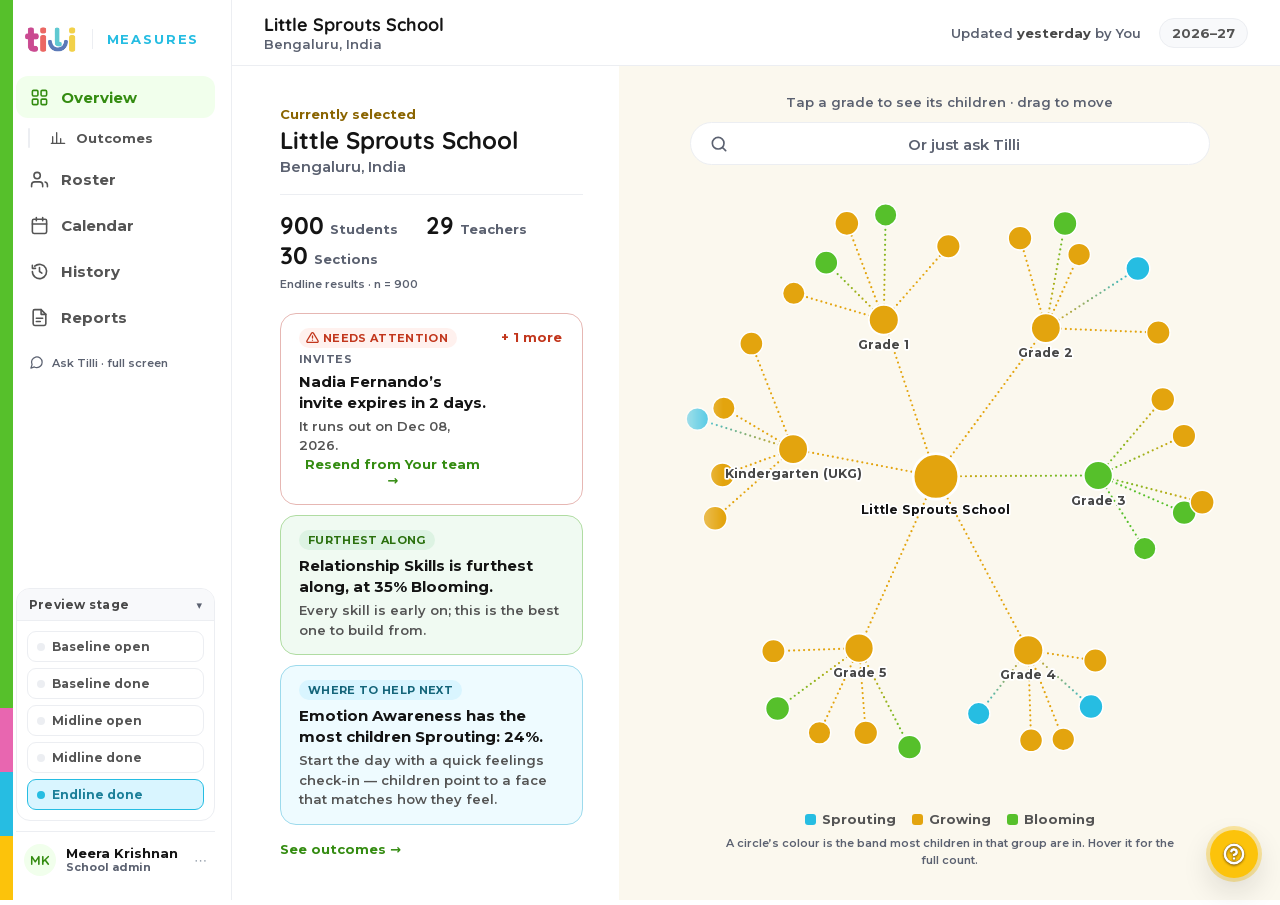
==== commit 605e417e: "Phase 6B: sign-in + parent app in the word list Sign-in page, parent app, parent snapshot and the Ne" ====
--- a/admin.html
+++ b/admin.html
@@ -579,12 +579,12 @@
 
 <script src="assets/school-data.js?v=20261020mx"></script>
 <script src="assets/tilli-api.js?v=20261027i6a"></script>
-<script src="assets/i18n.js?v=20261027i6a"></script>
+<script src="assets/i18n.js?v=20261027i6b"></script>
 <script src="assets/tilli-history.js?v=20261026p5d"></script>
 <script src="assets/calendar-form.js?v=20261026p3b"></script>
 <script src="assets/created-school-bridge.js?v=20261026p5"></script>
 <script src="assets/admin-data.js?v=20261026p5c"></script>
-<script src="assets/float-help.js?v=20261016zx"></script>
+<script src="assets/float-help.js?v=20261027i6b"></script>
 <script src="assets/admin.js?v=20261027i6a"></script>
 </body>
 </html>
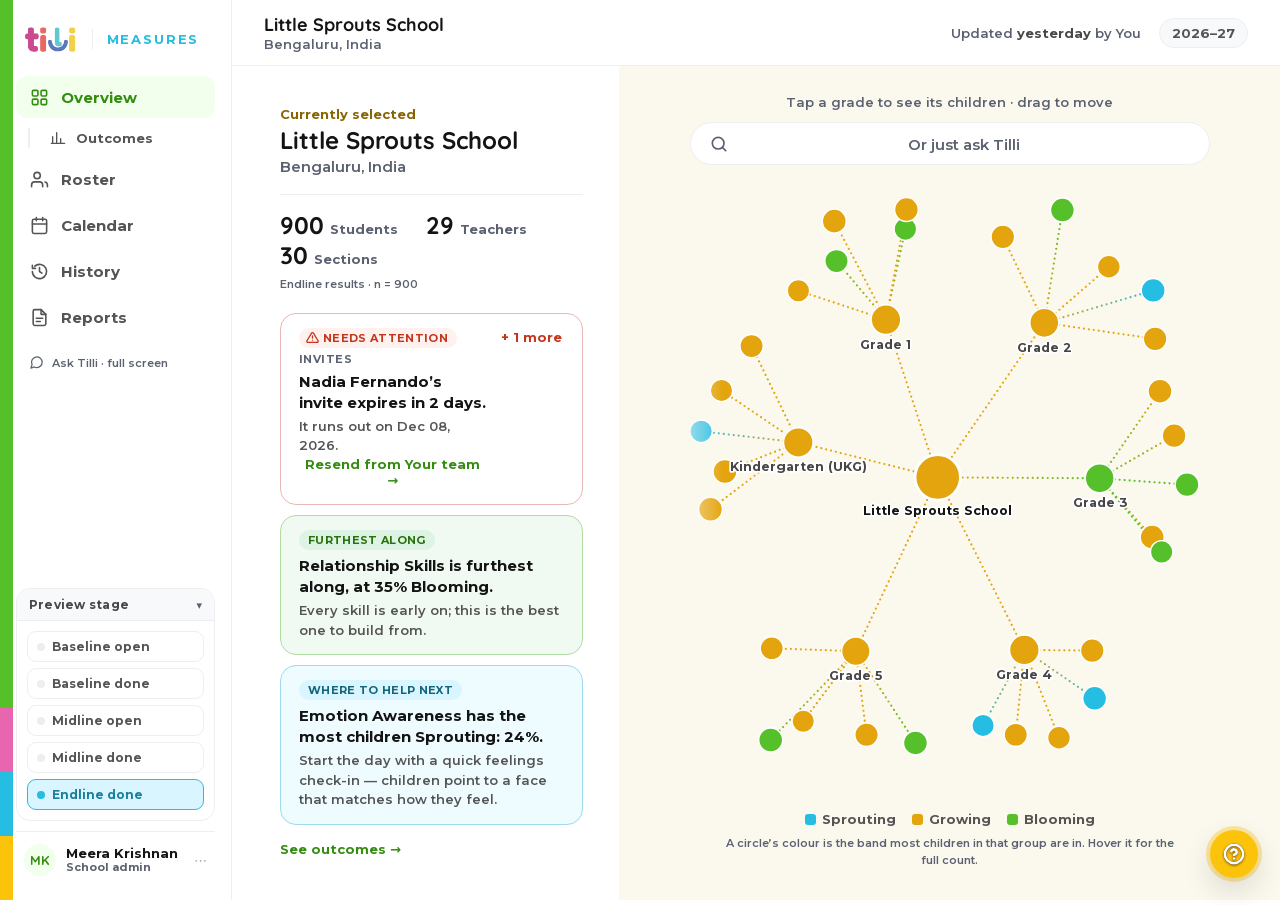
==== commit 56560a89: "Phase 6C: page translator for the teacher app and school dashboard Approved translations replace mat" ====
--- a/admin.html
+++ b/admin.html
@@ -578,13 +578,15 @@
 <div class="ui-toast" id="ad-toast" role="status" aria-live="polite"></div>
 
 <script src="assets/school-data.js?v=20261020mx"></script>
-<script src="assets/tilli-api.js?v=20261027i6a"></script>
-<script src="assets/i18n.js?v=20261027i6b"></script>
+<script src="assets/tilli-api.js?v=20261027i6c"></script>
+<script src="assets/i18n.js?v=20261027i6c"></script>
 <script src="assets/tilli-history.js?v=20261026p5d"></script>
 <script src="assets/calendar-form.js?v=20261026p3b"></script>
 <script src="assets/created-school-bridge.js?v=20261026p5"></script>
 <script src="assets/admin-data.js?v=20261026p5c"></script>
 <script src="assets/float-help.js?v=20261027i6b"></script>
 <script src="assets/admin.js?v=20261027i6a"></script>
+<!-- Page translator: approved translations replace matching screen text; new text is listed on Tilli → Translations. -->
+<script>TilliI18n.autoTranslate({ area: 'School dashboard' });</script>
 </body>
 </html>
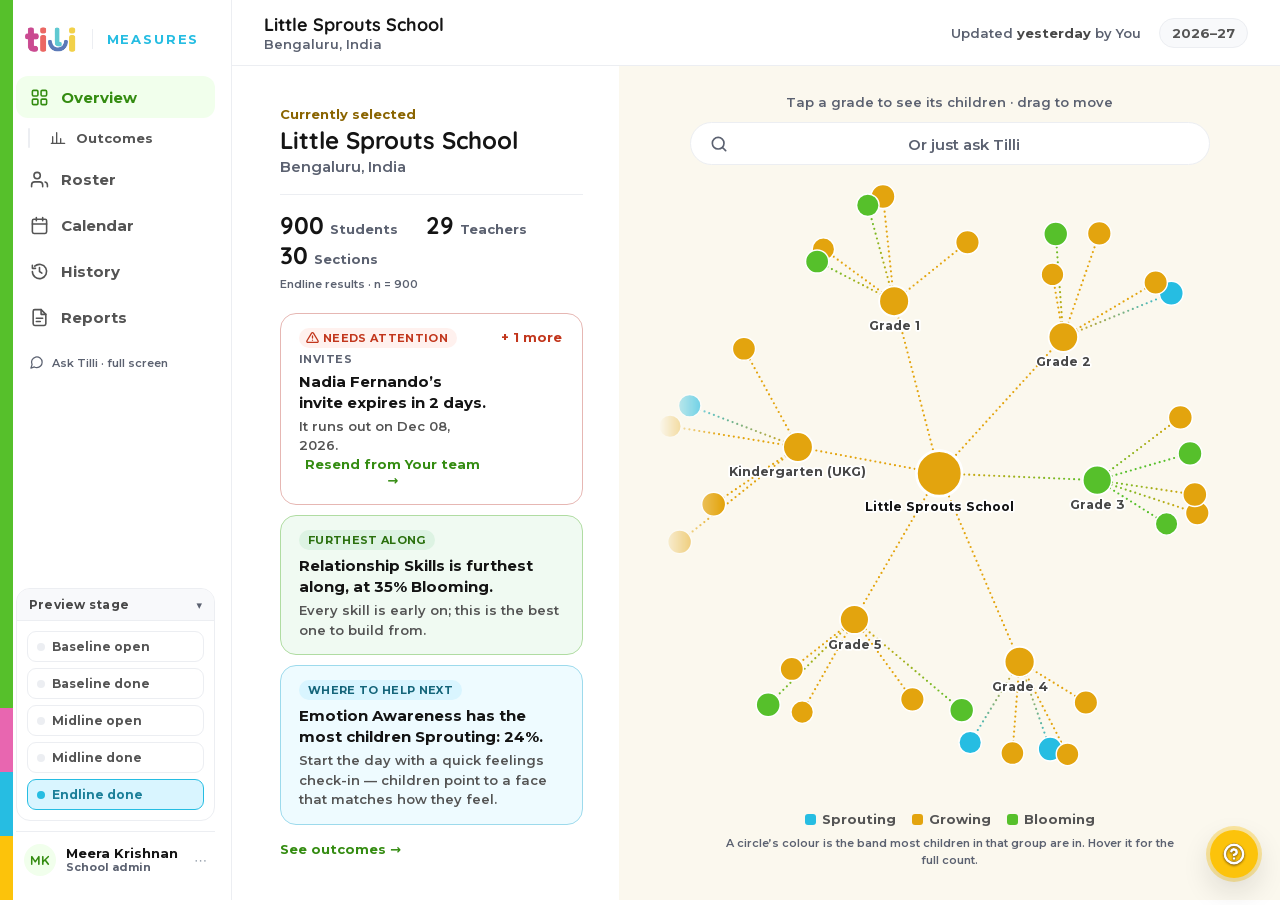
==== commit 8c970091: "Add walkthrough feedback document and implement DD/MM/YYYY date handling - Created a new markdown fi" ====
--- a/admin.html
+++ b/admin.html
@@ -8,7 +8,7 @@
 <link rel="preconnect" href="https://fonts.googleapis.com">
 <link rel="preconnect" href="https://fonts.gstatic.com" crossorigin>
 <link href="https://fonts.googleapis.com/css2?family=Montserrat:wght@500;600;700&family=Quicksand:wght@500;600;700&display=swap" rel="stylesheet">
-<link rel="stylesheet" href="assets/tilli.css?v=20261027i6a">
+<link rel="stylesheet" href="assets/tilli.css?v=20261028d3">
 <style>
   /* ============================================================
      Tilli Measures — School Admin (leadership) dashboard chrome.
@@ -581,7 +581,8 @@
 <script src="assets/tilli-api.js?v=20261027i6c"></script>
 <script src="assets/i18n.js?v=20261027i6c"></script>
 <script src="assets/tilli-history.js?v=20261026p5d"></script>
-<script src="assets/calendar-form.js?v=20261026p3b"></script>
+<script src="assets/date-dmy.js?v=20261028d3"></script>
+<script src="assets/calendar-form.js?v=20261028d1"></script>
 <script src="assets/created-school-bridge.js?v=20261026p5"></script>
 <script src="assets/admin-data.js?v=20261026p5c"></script>
 <script src="assets/float-help.js?v=20261027i6b"></script>
--- a/assets/tilli.css
+++ b/assets/tilli.css
@@ -1394,7 +1394,7 @@
 .cal-kind { margin-bottom: var(--space-4); }
 .cal-kind-h { display: flex; align-items: baseline; gap: 8px; flex-wrap: wrap; margin-bottom: 6px; }
 /* name · start → end · × on one line; board (multi-board exams) underneath. Phones: name + × on top, dates below. */
-.cal-row { display: grid; grid-template-columns: minmax(90px, 1fr) minmax(112px, 136px) 12px minmax(112px, 136px) 24px; gap: 6px; align-items: center; margin-bottom: 6px; }
+.cal-row { display: grid; grid-template-columns: minmax(90px, 1fr) minmax(150px, 160px) 12px minmax(150px, 160px) 24px; gap: 6px; align-items: center; margin-bottom: 6px; }
 .cal-row .input, .cal-row .select { width: 100%; min-width: 0; }
 .cal-n { grid-column: 1; grid-row: 1; } .cal-s { grid-column: 2; grid-row: 1; } .cal-to { grid-column: 3; grid-row: 1; }
 .cal-e { grid-column: 4; grid-row: 1; } .cal-x { grid-column: 5; grid-row: 1; } .cal-b { grid-column: 1 / 5; grid-row: 2; }
@@ -1404,7 +1404,7 @@
   .cal-s { grid-column: 1; grid-row: 2; } .cal-to { grid-column: 2; grid-row: 2; } .cal-e { grid-column: 3; grid-row: 2; }
   .cal-b { grid-column: 1 / 4; grid-row: 3; }
 }
-.cal-row.bad .input[type="date"] { border-color: var(--danger-line); }
+.cal-row.bad .input[data-dmy] { border-color: var(--danger-line); }
 .cal-to { color: var(--ink-450); font-weight: 700; }
 .cal-x { background: none; border: 0; cursor: pointer; font-size: var(--fs-lg); line-height: 1; color: var(--ink-450); padding: 2px 6px; }
 .cal-x:hover { color: var(--danger-700); }
@@ -1429,3 +1429,29 @@
   background-position: calc(100% - 15px) 52%, calc(100% - 10px) 52%; background-size: 5px 5px; background-repeat: no-repeat;
 }
 .lang-switch select:focus-visible { outline: 2px solid var(--focus); outline-offset: 2px; }
+
+/* Date fields (date-dmy.js): DD/MM/YYYY text + calendar icon; a click opens the .dmy-cal
+   pop-up below. input.input[...] outranks .input.sm's padding. */
+input[data-dmy], input.input[data-dmy] {
+  padding-right: 32px; cursor: pointer; font-variant-numeric: tabular-nums;
+  background-image: url("data:image/svg+xml,%3Csvg xmlns='http://www.w3.org/2000/svg' viewBox='0 0 24 24' fill='none' stroke='%235B6170' stroke-width='2' stroke-linecap='round' stroke-linejoin='round'%3E%3Crect x='3' y='4' width='18' height='18' rx='2'/%3E%3Cpath d='M16 2v4M8 2v4M3 10h18'/%3E%3C/svg%3E");
+  background-repeat: no-repeat; background-position: right 10px center; background-size: 15px;
+}
+input[data-dmy].dmy-bad { border-color: var(--danger-700); }
+.dmy-cal { position: fixed; z-index: 80; width: 260px; padding: 10px; background: var(--white); border: 1px solid var(--line-200); border-radius: var(--radius-md); box-shadow: var(--shadow-pop); font-family: var(--font-body); }
+.dmy-cal[hidden] { display: none; }
+.dmy-cal button { font: inherit; border: 0; background: none; cursor: pointer; border-radius: var(--radius-sm); color: var(--ink-900); }
+.dmy-cal button:disabled { color: var(--ink-300); cursor: default; }
+.dmy-cal-h { display: flex; align-items: center; gap: 2px; margin-bottom: 6px; }
+.dmy-cal-h b { flex: 1; text-align: center; font-size: var(--fs-sm); font-weight: 700; }
+.dmy-cal-h button { width: 28px; height: 28px; font-size: var(--fs-md); font-weight: 700; color: var(--ink-450); }
+.dmy-cal-h button:hover { background: var(--surface-100); color: var(--ink-900); }
+.dmy-cal-g { display: grid; grid-template-columns: repeat(7, 1fr); gap: 2px; }
+.dmy-cal-g i { font-style: normal; text-align: center; font-size: var(--fs-xs); font-weight: 700; color: var(--ink-450); padding: 4px 0; }
+.dmy-cal-g button { height: 32px; font-size: var(--fs-sm); font-weight: 600; font-variant-numeric: tabular-nums; }
+.dmy-cal-g button:not(:disabled):hover { background: var(--wash-cyan); }
+.dmy-cal-g button.today { box-shadow: inset 0 0 0 1px var(--focus); }
+.dmy-cal-g button.sel { background: var(--focus); color: var(--white); }
+.dmy-cal-f { display: flex; justify-content: space-between; margin-top: 6px; padding-top: 6px; border-top: 1px solid var(--line-200); }
+.dmy-cal-f button { padding: 4px 8px; font-size: var(--fs-sm); font-weight: 700; color: var(--green-700); }
+.dmy-cal-f button:hover:not(:disabled) { background: var(--wash-green); }
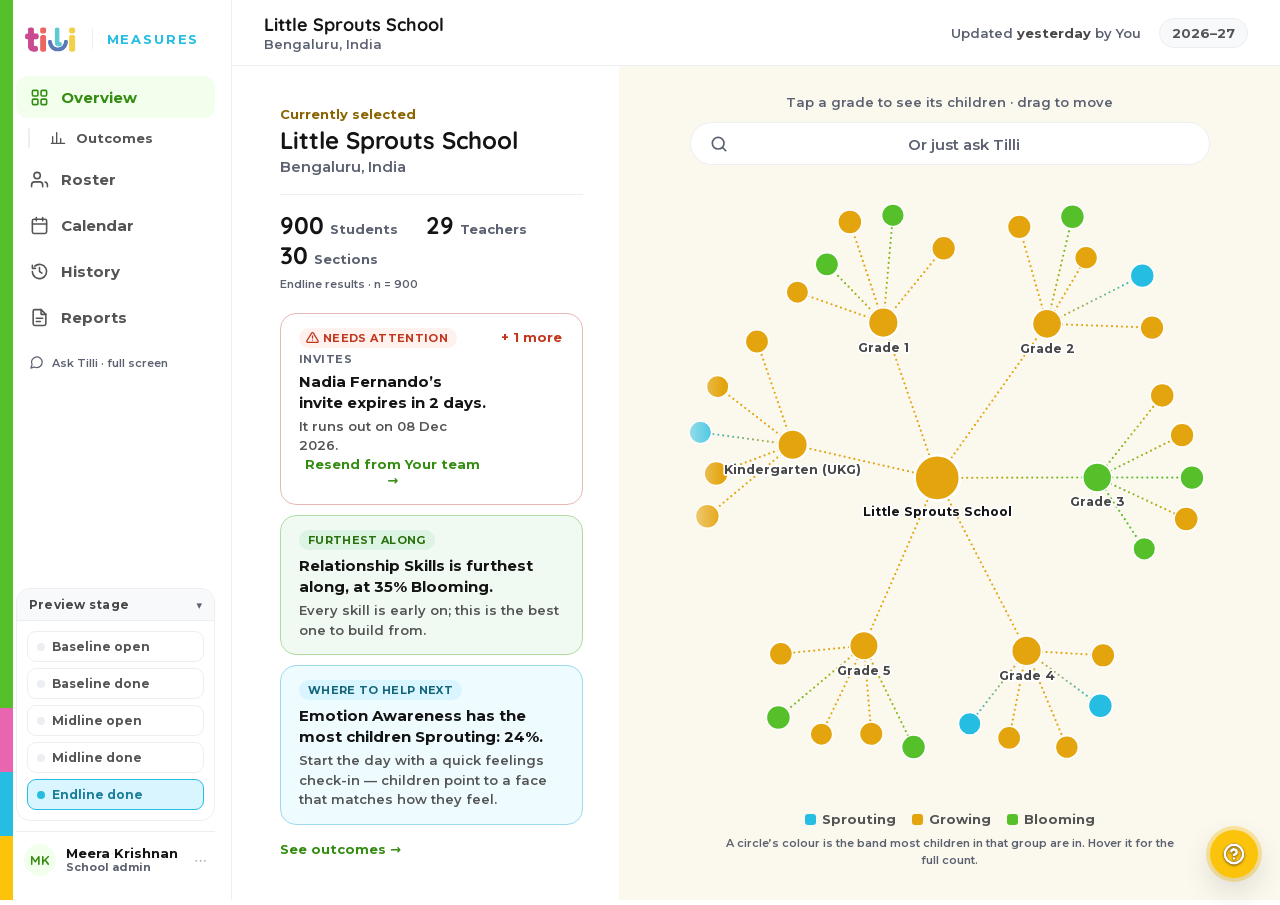
==== commit 4bf6508b: "Baseline walkthrough feedback batch: fixes, flows and redesigns Phases 1/1b (logic + known-gap bugs)" ====
--- a/admin.html
+++ b/admin.html
@@ -8,7 +8,7 @@
 <link rel="preconnect" href="https://fonts.googleapis.com">
 <link rel="preconnect" href="https://fonts.gstatic.com" crossorigin>
 <link href="https://fonts.googleapis.com/css2?family=Montserrat:wght@500;600;700&family=Quicksand:wght@500;600;700&display=swap" rel="stylesheet">
-<link rel="stylesheet" href="assets/tilli.css?v=20261028d3">
+<link rel="stylesheet" href="assets/tilli.css?v=20261029p6">
 <style>
   /* ============================================================
      Tilli Measures — School Admin (leadership) dashboard chrome.
@@ -566,6 +566,18 @@
      Look comes from .ui-devpanel (tilli.css). Docked in the sidebar on desktop;
      floats above the bottom nav when the sidebar is hidden. */
   .ad-statepanel.float { left: 8px; bottom: 74px; width: 200px; }
+  .ad-kidsub td:first-child { padding-left: 28px; }
+  .ad-kidgrp td { font-weight: 600; }
+  /* Setup checklist on an empty Overview (why it's empty + the next step). */
+  .ad-setup-list { list-style: none; padding: 0; margin: 14px 0 18px; display: grid; gap: 10px; }
+  .ad-setup-step { display: flex; gap: 10px; align-items: flex-start; color: var(--ink-450); }
+  .ad-setup-step small { display: block; font-size: var(--fs-xs); font-weight: 600; color: var(--ink-450); }
+  .ad-setup-step b { color: var(--ink-700); }
+  .ad-setup-tick { flex: 0 0 22px; height: 22px; border-radius: 50%; border: 1.5px solid var(--line-200); display: inline-flex; align-items: center; justify-content: center; font-size: var(--fs-xs); font-weight: 700; }
+  .ad-setup-step.done .ad-setup-tick { background: var(--green-500); border-color: var(--green-500); color: var(--white); }
+  .ad-setup-step.done b { color: var(--ink-450); text-decoration: line-through; }
+  .ad-setup-step.next .ad-setup-tick { border-color: var(--cyan-500); }
+  .ad-setup-step.next b { color: var(--ink-900); }
 </style>
 </head>
 <body>
@@ -578,15 +590,16 @@
 <div class="ui-toast" id="ad-toast" role="status" aria-live="polite"></div>
 
 <script src="assets/school-data.js?v=20261020mx"></script>
-<script src="assets/tilli-api.js?v=20261027i6c"></script>
-<script src="assets/i18n.js?v=20261027i6c"></script>
-<script src="assets/tilli-history.js?v=20261026p5d"></script>
-<script src="assets/date-dmy.js?v=20261028d3"></script>
-<script src="assets/calendar-form.js?v=20261028d1"></script>
+<script src="assets/keep-open.js?v=20261029p10"></script>
+<script src="assets/tilli-api.js?v=20261029p9"></script>
+<script src="assets/i18n.js?v=20261029p4"></script>
+<script src="assets/tilli-history.js?v=20261029p1"></script>
+<script src="assets/date-dmy.js?v=20261029p3"></script>
+<script src="assets/calendar-form.js?v=20261029p6"></script>
 <script src="assets/created-school-bridge.js?v=20261026p5"></script>
-<script src="assets/admin-data.js?v=20261026p5c"></script>
+<script src="assets/admin-data.js?v=20261029p1"></script>
 <script src="assets/float-help.js?v=20261027i6b"></script>
-<script src="assets/admin.js?v=20261027i6a"></script>
+<script src="assets/admin.js?v=20261029p6"></script>
 <!-- Page translator: approved translations replace matching screen text; new text is listed on Tilli → Translations. -->
 <script>TilliI18n.autoTranslate({ area: 'School dashboard' });</script>
 </body>
--- a/assets/tilli.css
+++ b/assets/tilli.css
@@ -228,6 +228,10 @@
 .btn-primary.md { padding: 12px 22px; font-size: var(--fs-md); }   /* in-card primary action */
 .btn-primary.sm { padding: 9px 16px; font-size: var(--fs-sm); }    /* compact primary action */
 .btn-primary:disabled { background: var(--line-200); color: var(--ink-300); cursor: not-allowed; }
+/* Every other button looks switched off too (an outline button used to look clickable). */
+.btn:disabled, .btn-outline:disabled, .btn-cyan:disabled, .btn-ghost:disabled, .btn-line:disabled { background: var(--surface-100); border-color: var(--line-200); color: var(--ink-300); cursor: not-allowed; box-shadow: none; }
+.btn:disabled:hover, .btn-outline:disabled:hover, .btn-cyan:disabled:hover, .btn-ghost:disabled:hover, .btn-line:disabled:hover { background: var(--surface-100); border-color: var(--line-200); color: var(--ink-300); }
+.btn-primary:disabled, .btn-primary:disabled:hover { background: var(--line-200); border-color: transparent; }   /* primary keeps its own grey */
 
 .btn-ghost {
   /* Same look as .btn.btn-outline (the one pill secondary button) — kept as a
@@ -1390,26 +1394,61 @@
 /* ---- School calendar form (assets/calendar-form.js) — Tilli admin + school admin ---- */
 .cal-upload { display: flex; align-items: center; gap: 10px; flex-wrap: wrap; margin-bottom: var(--space-3); }
 .cal-muted { font-size: var(--fs-xs); font-weight: 600; color: var(--ink-450); }
-.cal-readnote { margin-bottom: var(--space-3); }
-.cal-kind { margin-bottom: var(--space-4); }
+.cal-pill { padding: 4px 10px; border-radius: var(--radius-pill); background: var(--wash-cyan); color: #0B5F75; font-size: var(--fs-xs); font-weight: 700; }
+.cal-file { max-width: 280px; overflow: hidden; text-overflow: ellipsis; white-space: nowrap; font-size: var(--fs-xs); font-weight: 600; color: var(--ink-450); }
+.cal-replace { cursor: pointer; font-size: var(--fs-sm); }
+/* Calendar redesign (approved 29 Oct): colour per kind, shared by the year bar, the key and the section squares. */
+.cal-kinds, .cal-yb, .cal-kind { --cal-terms: #BDE8A8; --cal-terms-ink: var(--green-500); --cal-exams: #E0901C; --cal-holidays: var(--cyan-500); --cal-win: #6D5BD0; --cal-name-w: 260px; --cal-date-w: 156px; --cal-board-w: 140px; }
+.cal-kind { margin-bottom: var(--space-4); padding-top: var(--space-3); border-top: 1px solid var(--line-200); }
 .cal-kind-h { display: flex; align-items: baseline; gap: 8px; flex-wrap: wrap; margin-bottom: 6px; }
-/* name · start → end · × on one line; board (multi-board exams) underneath. Phones: name + × on top, dates below. */
-.cal-row { display: grid; grid-template-columns: minmax(90px, 1fr) minmax(150px, 160px) 12px minmax(150px, 160px) 24px; gap: 6px; align-items: center; margin-bottom: 6px; }
+.cal-kind-h b { font-size: var(--fs-md); }
+.cal-sq { display: inline-block; width: 10px; height: 10px; border-radius: 3px; align-self: center; }
+.cal-sq.k-terms { background: var(--cal-terms-ink); } .cal-sq.k-exams { background: var(--cal-exams); } .cal-sq.k-holidays { background: var(--cal-holidays); }
+.cal-count { font-size: var(--fs-xs); font-weight: 700; color: var(--ink-450); }
+/* name · starts → ends · length · (board) · × — one line. Phones: name on top, then the dates, then length + board. */
+.cal-row { display: grid; grid-template-columns: minmax(120px, var(--cal-name-w)) var(--cal-date-w) 14px var(--cal-date-w) 64px 32px; gap: 8px; align-items: center; margin-bottom: 6px; }
+.cal-row.has-board { grid-template-columns: minmax(120px, var(--cal-name-w)) var(--cal-date-w) 14px var(--cal-date-w) 64px var(--cal-board-w) 32px; }
 .cal-row .input, .cal-row .select { width: 100%; min-width: 0; }
-.cal-n { grid-column: 1; grid-row: 1; } .cal-s { grid-column: 2; grid-row: 1; } .cal-to { grid-column: 3; grid-row: 1; }
-.cal-e { grid-column: 4; grid-row: 1; } .cal-x { grid-column: 5; grid-row: 1; } .cal-b { grid-column: 1 / 5; grid-row: 2; }
-@media (max-width: 560px) {
-  .cal-row { grid-template-columns: 1fr 12px 1fr 24px; }
-  .cal-n { grid-column: 1 / 4; } .cal-x { grid-column: 4; }
+.cal-head { margin-bottom: 4px; font-size: var(--fs-xs); font-weight: 700; color: var(--ink-450); text-transform: uppercase; letter-spacing: .04em; }
+.cal-len { font-size: var(--fs-sm); font-weight: 600; color: var(--ink-450); white-space: nowrap; }
+.cal-bw .select { border-radius: var(--radius-pill); background-color: var(--surface-100); font-weight: 700; }
+.cal-add { margin-top: 4px; border: 1px dashed #D5DAE1; background: var(--white); border-radius: var(--radius-pill); padding: 7px 14px; font-family: var(--font-body); font-size: var(--fs-sm); font-weight: 700; color: var(--green-700); cursor: pointer; }
+.cal-add:hover { border-color: var(--green-500); }
+.cal-foot { align-items: center; padding-top: var(--space-3); border-top: 1px solid var(--line-200); }
+.cal-foot-status { flex: 1 1 260px; font-size: var(--fs-sm); font-weight: 600; color: var(--ink-450); }
+@media (max-width: 760px) {
+  .cal-head { display: none; }
+  .cal-row, .cal-row.has-board { grid-template-columns: 1fr 14px 1fr 32px; }
+  .cal-n { grid-column: 1 / 4; grid-row: 1; } .cal-x { grid-column: 4; grid-row: 1; }
   .cal-s { grid-column: 1; grid-row: 2; } .cal-to { grid-column: 2; grid-row: 2; } .cal-e { grid-column: 3; grid-row: 2; }
-  .cal-b { grid-column: 1 / 4; grid-row: 3; }
-}
+  .cal-len { grid-column: 1; grid-row: 3; } .cal-bw { grid-column: 3; grid-row: 3; }
+}
+/* Year at a glance */
+.cal-yb { margin: 0 0 var(--space-4); }
+.cal-yb-track { position: relative; height: 34px; border-radius: var(--radius-sm); background: var(--surface-100); border: 1px solid var(--line-200); overflow: hidden; }
+.cal-yb-track span { position: absolute; border-radius: 4px; }
+.cal-yb-terms { top: 4px; height: 24px; background: var(--cal-terms); }
+.cal-yb-holidays { top: 10px; height: 12px; background: var(--cal-holidays); }
+.cal-yb-exams { top: 10px; height: 12px; background: var(--cal-exams); }
+.cal-yb-lane { position: relative; height: 22px; margin-top: 4px; }
+.cal-yb-win { position: absolute; top: 0; height: 20px; border-radius: 6px; background: color-mix(in srgb, var(--cal-win) 14%, var(--white)); border: 1px solid var(--cal-win); color: var(--cal-win); font-size: 10px; font-weight: 700; line-height: 18px; padding: 0 4px; box-sizing: border-box; overflow: hidden; white-space: nowrap; text-overflow: ellipsis; }
+.cal-yb-months { position: relative; height: 16px; margin-top: 4px; font-size: 11px; font-weight: 600; color: var(--ink-450); }
+.cal-yb-months span { position: absolute; top: 0; }
+.cal-yb-key { display: flex; flex-wrap: wrap; gap: 6px 14px; margin-top: 6px; font-size: var(--fs-xs); font-weight: 600; color: var(--ink-450); }
+.cal-yb-key i { display: inline-block; width: 10px; height: 10px; border-radius: 3px; margin-right: 5px; vertical-align: -1px; }
+.cal-yb-key .k-terms { background: var(--cal-terms); } .cal-yb-key .k-exams { background: var(--cal-exams); } .cal-yb-key .k-holidays { background: var(--cal-holidays); } .cal-yb-key .k-win { background: color-mix(in srgb, var(--cal-win) 14%, var(--white)); border: 1px solid var(--cal-win); }
 .cal-row.bad .input[data-dmy] { border-color: var(--danger-line); }
+.cal-choose-h { margin: 0 0 8px; }
+.cal-opts { display: grid; grid-template-columns: repeat(3, minmax(0, 1fr)); gap: 8px; margin-bottom: 12px; }
+.cal-opt { display: flex; flex-direction: column; gap: 3px; text-align: left; padding: 12px; border: 1px solid var(--line-200); border-radius: var(--radius-md); background: var(--white); cursor: pointer; font-family: var(--font-body); }
+.cal-opt b { font-size: var(--fs-sm); font-weight: 700; color: var(--ink-900); }
+.cal-opt span { font-size: var(--fs-xs); font-weight: 600; color: var(--ink-450); }
+.cal-opt:hover { border-color: var(--green-500); background: var(--wash-green); }
+@media (max-width: 560px) { .cal-opts { grid-template-columns: 1fr; } }
 .cal-to { color: var(--ink-450); font-weight: 700; }
 .cal-x { background: none; border: 0; cursor: pointer; font-size: var(--fs-lg); line-height: 1; color: var(--ink-450); padding: 2px 6px; }
 .cal-x:hover { color: var(--danger-700); }
 .cal-err { grid-column: 1 / -1; font-size: var(--fs-xs); font-weight: 600; color: var(--danger-700); }
-.cal-add { font-size: var(--fs-sm); }
 /* Suggested windows (Plan from calendar) */
 .cal-sugg { display: grid; gap: 8px; }
 .cal-sugg-row { display: grid; grid-template-columns: 90px 1fr; gap: 4px 12px; padding: 10px 12px; border: 1px solid var(--line-200); border-radius: var(--radius-sm); }
@@ -1450,6 +1489,8 @@
 .dmy-cal-g i { font-style: normal; text-align: center; font-size: var(--fs-xs); font-weight: 700; color: var(--ink-450); padding: 4px 0; }
 .dmy-cal-g button { height: 32px; font-size: var(--fs-sm); font-weight: 600; font-variant-numeric: tabular-nums; }
 .dmy-cal-g button:not(:disabled):hover { background: var(--wash-cyan); }
+.dmy-cal-g button.other { color: var(--ink-300); font-weight: 500; }
+.dmy-cal-g button:disabled { opacity: .4; }   /* out of range — fainter than the other month's days */
 .dmy-cal-g button.today { box-shadow: inset 0 0 0 1px var(--focus); }
 .dmy-cal-g button.sel { background: var(--focus); color: var(--white); }
 .dmy-cal-f { display: flex; justify-content: space-between; margin-top: 6px; padding-top: 6px; border-top: 1px solid var(--line-200); }
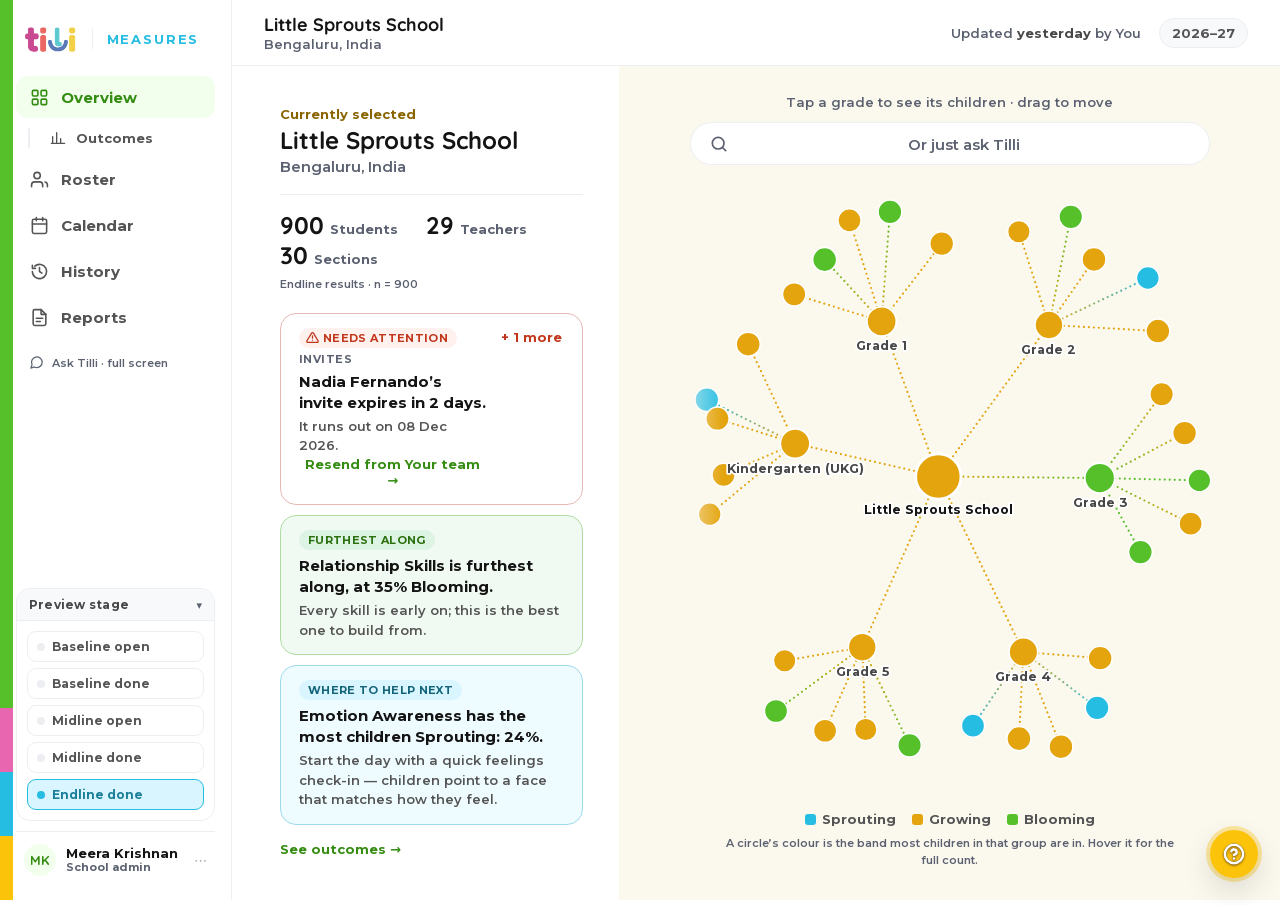
==== commit 07e2eed3: "Responsive fixes for phones, tablets and desktops (R1–R21) From the 7-width check (375–1440) logged " ====
--- a/admin.html
+++ b/admin.html
@@ -8,7 +8,7 @@
 <link rel="preconnect" href="https://fonts.googleapis.com">
 <link rel="preconnect" href="https://fonts.gstatic.com" crossorigin>
 <link href="https://fonts.googleapis.com/css2?family=Montserrat:wght@500;600;700&family=Quicksand:wght@500;600;700&display=swap" rel="stylesheet">
-<link rel="stylesheet" href="assets/tilli.css?v=20261029p6">
+<link rel="stylesheet" href="assets/tilli.css?v=20261029p11">
 <style>
   /* ============================================================
      Tilli Measures — School Admin (leadership) dashboard chrome.
@@ -52,6 +52,15 @@
 
   /* ---- Main ---- */
   .ad-main { padding: var(--page-pad-y) var(--page-pad-x) 96px; }
+  @media (min-width: 861px) { .ad-app:not(.ov-mode):not(.ask-mode) .ad-main { padding-right: calc(var(--page-pad-x) + var(--tf-gutter)); } }   /* keep the floating bubbles' column clear */
+  /* Reports: the CSV buttons stack their label over their note on phones instead of wrapping mid-sentence. */
+  @media (max-width: 640px) {
+    .ad-main [data-csv] { flex-direction: column; align-items: flex-start; gap: 2px; text-align: left; white-space: normal; height: auto; padding-top: 8px; padding-bottom: 8px; }
+    /* Overview on phones: section names only on tap (they piled on top of each other); the completion note in two lines, tap for the rest. */
+    .dl-name.d2 { display: none; }
+    .ad-rulenote { cursor: pointer; }
+    .ad-rulenote:not(.open) .ad-rulenote-t { display: -webkit-box; -webkit-line-clamp: 2; -webkit-box-orient: vertical; overflow: hidden; }
+  }
   .ad-wrap { max-width: var(--content-max); margin: 0 auto; }
 
   /* ---- Layout grids ---- */
@@ -591,15 +600,15 @@
 
 <script src="assets/school-data.js?v=20261020mx"></script>
 <script src="assets/keep-open.js?v=20261029p10"></script>
-<script src="assets/tilli-api.js?v=20261029p9"></script>
+<script src="assets/tilli-api.js?v=20261029p11"></script>
 <script src="assets/i18n.js?v=20261029p4"></script>
 <script src="assets/tilli-history.js?v=20261029p1"></script>
 <script src="assets/date-dmy.js?v=20261029p3"></script>
 <script src="assets/calendar-form.js?v=20261029p6"></script>
 <script src="assets/created-school-bridge.js?v=20261026p5"></script>
-<script src="assets/admin-data.js?v=20261029p1"></script>
+<script src="assets/admin-data.js?v=20261029p11"></script>
 <script src="assets/float-help.js?v=20261027i6b"></script>
-<script src="assets/admin.js?v=20261029p6"></script>
+<script src="assets/admin.js?v=20261029p11"></script>
 <!-- Page translator: approved translations replace matching screen text; new text is listed on Tilli → Translations. -->
 <script>TilliI18n.autoTranslate({ area: 'School dashboard' });</script>
 </body>
--- a/assets/tilli.css
+++ b/assets/tilli.css
@@ -1496,3 +1496,32 @@
 .dmy-cal-f { display: flex; justify-content: space-between; margin-top: 6px; padding-top: 6px; border-top: 1px solid var(--line-200); }
 .dmy-cal-f button { padding: 4px 8px; font-size: var(--fs-sm); font-weight: 700; color: var(--green-700); }
 .dmy-cal-f button:hover:not(:disabled) { background: var(--wash-green); }
+
+/* ============================================================
+   Responsive check fixes (29 Oct) — shared by every page
+   ============================================================ */
+:root {
+  --tf-gutter: 76px;       /* space kept clear on the right of a page's content for the floating bubbles (tablet + desktop) */
+  --tap-min: 40px;         /* smallest tap area for icon-only controls on touch screens */
+}
+/* R4 — a pop-up is the only thing in front: the floating bubbles and the dev
+   Preview stage step back while one is open (they used to cover its buttons). */
+body:has(.overlay) .tf-stack, body:has(.ui-scrim) .tf-stack,
+body:has(.overlay) .ui-devpanel, body:has(.ui-scrim) .ui-devpanel { display: none; }
+/* R5 — smaller bubbles on phones, so they hide less of the row underneath. */
+@media (max-width: 767px) {
+  :root { --tf-ask-size: 50px; --tf-help-size: 42px; --tf-gap: 10px; }
+}
+/* R10 — the pop-up × is a 40px target on touch screens (same look). */
+@media (pointer: coarse), (max-width: 1023px) {
+  .dialog-close { min-width: var(--tap-min); min-height: var(--tap-min); display: grid; place-items: center; top: 6px; right: 8px; }
+}
+/* R21 — nothing under 12px on phones (eyebrows, meta lines, table heads). */
+@media (max-width: 767px) {
+  :root { --fs-xs: 12px; }
+}
+/* R10 — the ⓘ buttons keep their size but get a 40px invisible tap area on touch screens. */
+@media (pointer: coarse), (max-width: 1023px) {
+  button.ui-info { position: relative; }
+  button.ui-info::after { content: ''; position: absolute; inset: calc((var(--tap-min) - 100%) / -2); }
+}
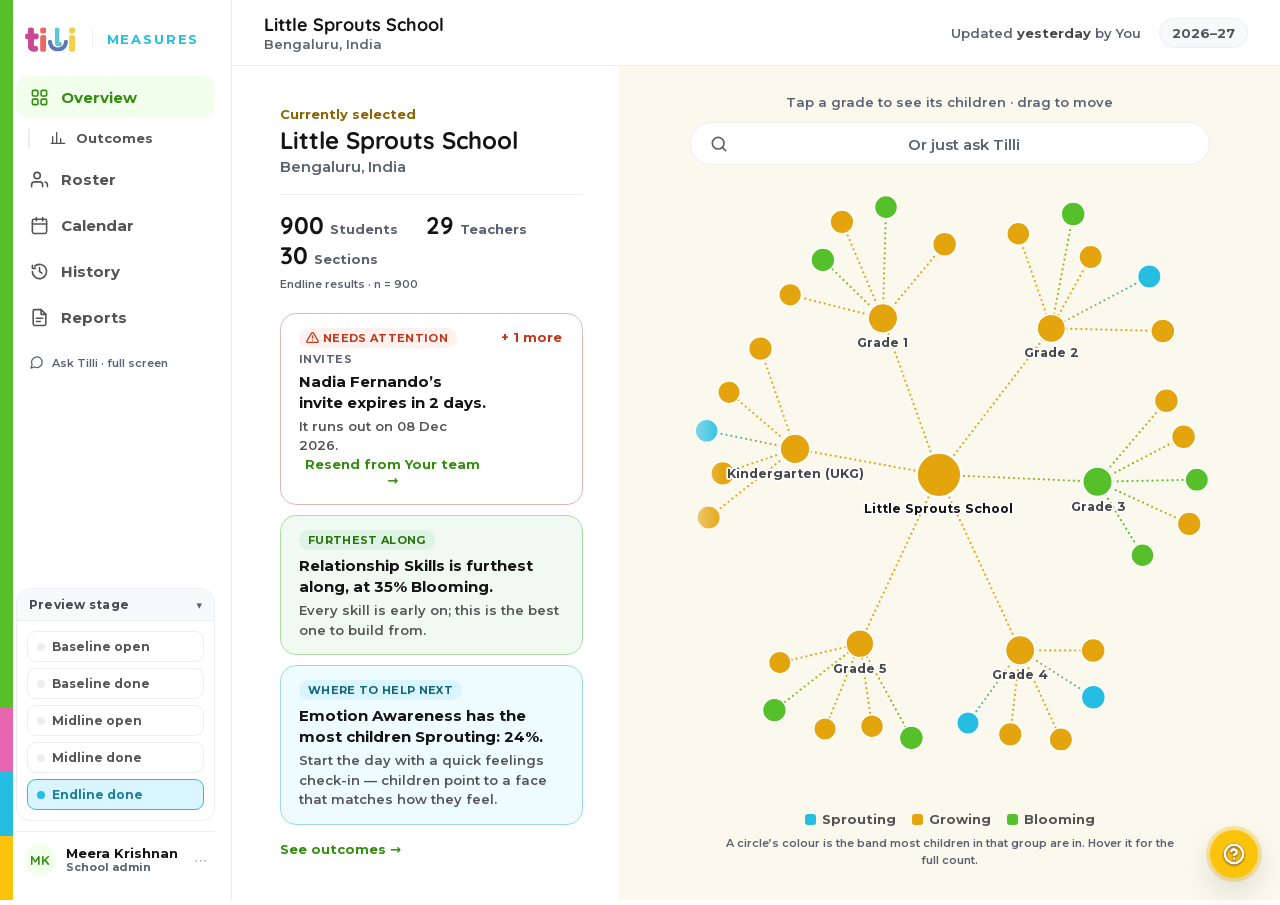
==== commit e665a98b: "Phone clean-up and batch test fixes (F1–F24, F26, F27) Phones get two-line lists, list menus, a comp" ====
--- a/admin.html
+++ b/admin.html
@@ -8,7 +8,7 @@
 <link rel="preconnect" href="https://fonts.googleapis.com">
 <link rel="preconnect" href="https://fonts.gstatic.com" crossorigin>
 <link href="https://fonts.googleapis.com/css2?family=Montserrat:wght@500;600;700&family=Quicksand:wght@500;600;700&display=swap" rel="stylesheet">
-<link rel="stylesheet" href="assets/tilli.css?v=20261029p11">
+<link rel="stylesheet" href="assets/tilli.css?v=20261030b1">
 <style>
   /* ============================================================
      Tilli Measures — School Admin (leadership) dashboard chrome.
@@ -587,6 +587,25 @@
   .ad-setup-step.done b { color: var(--ink-450); text-decoration: line-through; }
   .ad-setup-step.next .ad-setup-tick { border-color: var(--cyan-500); }
   .ad-setup-step.next b { color: var(--ink-900); }
+  /* ---- Phone clean-up (30 Oct): status chip, confirm line, roster list, Preview stage ---- */
+  .ad-stage-s { display: inline-block; padding: 4px 11px; border-radius: var(--radius-pill); background: var(--surface-100); color: var(--ink-450); font-size: var(--fs-xs); font-weight: 700; }
+  .ad-stage.done .ad-stage-s { background: var(--status-done-bg); color: var(--status-done-fg); }
+  .ad-stage.prog .ad-stage-s { background: var(--warn-wash); color: var(--warn-700); }
+  .ad-confirmline { display: flex; align-items: center; gap: 10px; margin-bottom: 12px; padding: 10px 12px 10px 16px; border: 1px solid #F2D9A8; border-radius: 16px; background: var(--warn-wash); color: var(--warn-700); font-size: var(--fs-sm); font-weight: 600; }
+  .ad-confirmline span { flex: 1; min-width: 0; }
+  .ad-confirmline .btn { flex: none; border-color: #E0C08A; color: var(--warn-700); }
+  @media (max-width: 767px) {
+    .ad-statepanel.float { display: none !important; }
+    /* F14: grades as one two-line list, each row keeping its grade's stripe. */
+    .ad-navcards:has(.ad-gradecard) { display: block; border: 1px solid var(--line-200); border-radius: 16px; overflow: hidden; background: var(--white); }
+    .ui-card.tight.ad-gradecard { width: 100%; padding: 10px 12px 10px 20px; border: none; border-top: 1px solid var(--line-200); border-radius: 0; background: var(--white); box-shadow: none; }
+    .ad-gradecard:first-child { border-top: none !important; }
+    .ad-gradecard .nc-top .ui-title { font-size: 14px; }
+    .ad-gradecard .nc-meta { display: inline; font-size: 12px; font-weight: 500; }
+    .ad-gradecard .nc-pcts { display: block; margin-top: 2px; font-size: 12px; font-weight: 500 !important; line-height: 1.4; }
+    .ad-gradecard .nc-pcts span { font-weight: 500 !important; }
+    .ad-gradecard .nc-pcts > span { display: block; }
+  }
 </style>
 </head>
 <body>
@@ -607,8 +626,8 @@
 <script src="assets/calendar-form.js?v=20261029p6"></script>
 <script src="assets/created-school-bridge.js?v=20261026p5"></script>
 <script src="assets/admin-data.js?v=20261029p11"></script>
-<script src="assets/float-help.js?v=20261027i6b"></script>
-<script src="assets/admin.js?v=20261029p11"></script>
+<script src="assets/float-help.js?v=20261030b1"></script>
+<script src="assets/admin.js?v=20261030b1"></script>
 <!-- Page translator: approved translations replace matching screen text; new text is listed on Tilli → Translations. -->
 <script>TilliI18n.autoTranslate({ area: 'School dashboard' });</script>
 </body>
--- a/assets/tilli.css
+++ b/assets/tilli.css
@@ -1525,3 +1525,74 @@
   button.ui-info { position: relative; }
   button.ui-info::after { content: ''; position: absolute; inset: calc((var(--tap-min) - 100%) / -2); }
 }
+
+/* ============================================================
+   Phone clean-up (30 Oct, F14–F27) — shared by every page
+   ============================================================ */
+/* Tables stay for tablet + desktop; the two-line list replaces them on phones. Both are in
+   the page and CSS shows one, so rotating or resizing just works. */
+@media (min-width: 768px) { .pl-phone { display: none !important; } }
+@media (max-width: 767px) { .pl-desk { display: none !important; } }
+
+/* F14 — one phone list: title + › or ⋯ on top, details underneath. */
+.pl-list { background: var(--white); border: 1px solid var(--line-200); border-radius: 16px; overflow: hidden; margin-bottom: 12px; }
+.pl-row { display: flex; align-items: center; gap: 10px; width: 100%; min-height: 56px; padding: 10px 8px 10px 16px; border: none; border-top: 1px solid var(--line-200); background: var(--white); color: var(--ink-900); font: inherit; text-align: left; }
+.pl-row:first-child { border-top: none; }
+.pl-row.is-link { cursor: pointer; }
+.pl-m { flex: 1; min-width: 0; }
+.pl-n { display: block; font-size: 14px; line-height: 1.3; font-weight: 600; color: var(--ink-900); }
+.pl-n .btn-link { font: inherit; color: inherit; text-align: left; padding: 0; }
+.pl-n .ui-chip { margin-left: 4px; vertical-align: 1px; }
+.pl-d { display: block; font-size: 12px; line-height: 1.4; font-weight: 500; color: var(--text-meta); margin-top: 2px; }
+.pl-d .ui-chip, .pl-d .tl-lg-s { font-weight: 600; }
+.pl-end { flex: none; text-align: right; }
+.pl-end .pl-d { margin-top: 3px; }
+.pl-chev { flex: none; color: var(--ink-300); font-size: 20px; line-height: 1; padding: 0 6px; }
+.pl-more { flex: none; width: 40px; height: 40px; display: inline-grid; place-items: center; border: none; border-radius: 10px; background: none; color: var(--ink-450); font-family: inherit; font-size: 18px; font-weight: 700; letter-spacing: 1px; cursor: pointer; }
+.pl-more:hover { background: var(--surface-100); }
+.pl-acts[hidden] { display: none; }
+.pl-morelink { display: block; width: 100%; padding: 12px 16px; border: none; border-top: 1px solid var(--line-200); background: var(--white); color: var(--green-700); font: inherit; font-size: 12px; font-weight: 600; text-align: center; cursor: pointer; }
+.pl-grp { margin: 16px 0 6px; font-size: 13px; font-weight: 600; color: var(--ink-900); }
+.pl-grp span { font-weight: 500; font-size: 12px; color: var(--text-meta); }
+
+/* One list menu: a small card on desktop, a bottom sheet on phones (F13, row ⋯, school ⋯). */
+.pl-sheet { position: relative; width: 100%; max-width: 420px; max-height: 88vh; overflow-y: auto; background: var(--white); border-radius: 20px; padding: 14px 0 12px; box-shadow: var(--shadow-modal); }
+.pl-grab { display: none; width: 40px; height: 4px; border-radius: 2px; background: var(--line-200); margin: 0 auto 10px; }
+.pl-sheet-h { padding: 0 52px 8px 20px; font-size: 17px; font-weight: 700; color: var(--ink-900); }
+.pl-sheet-h small { display: block; margin-top: 2px; font-size: 12px; font-weight: 500; line-height: 1.45; color: var(--text-meta); }
+.pl-sheet-sec { padding: 12px 20px 4px; font-size: 12px; font-weight: 700; letter-spacing: .04em; text-transform: uppercase; color: var(--text-meta); }
+.pl-sheet-item { display: flex; align-items: center; gap: 12px; width: 100%; min-height: 48px; padding: 8px 20px; border: none; border-top: 1px solid var(--line-200); background: var(--white); color: var(--ink-900); font: inherit; font-size: 14px; font-weight: 600; text-align: left; cursor: pointer; }
+.pl-sheet-item:hover { background: var(--surface-100); }
+.pl-sheet-item .ic { flex: none; width: 20px; display: grid; place-items: center; color: var(--ink-600); }
+.pl-sheet-item .ic svg { width: 20px; height: 20px; }
+.pl-sheet-item small { display: block; font-size: 12px; font-weight: 500; color: var(--text-meta); }
+.pl-sheet-item.danger, .pl-sheet-item.danger .ic { color: var(--danger-700); }
+
+/* F27 — one status chip. Statuses are always a filled chip, never coloured text. */
+.ui-chip .dot { display: none; }
+
+/* F18 — on phones help lives in the top bar; the floating stack keeps only its help card. */
+.ui-tophelp { flex: none; width: 40px; height: 40px; display: inline-grid; place-items: center; border: 1px solid var(--line-200); border-radius: 50%; background: var(--white); color: var(--ink-600); font-family: inherit; font-size: 15px; font-weight: 700; cursor: pointer; }
+
+@media (max-width: 767px) {
+  .overlay.pl-sheet-ov { align-items: flex-end; padding: 0; }
+  .pl-sheet { max-width: none; border-radius: 20px 20px 0 0; padding: 8px 0 calc(16px + env(safe-area-inset-bottom)); }
+  .pl-grab { display: block; }
+
+  .tf-stack { transform: none !important; right: 0; bottom: 0; width: 0; height: 0; }
+  .tf-stack .tf-row { display: none; }
+  .tf-stack .tf-pop { position: fixed; top: 64px; left: 12px; right: 12px; bottom: auto; width: auto; }
+
+  /* F22 — phone type and fields: body 14, inputs 44 tall, chips a size smaller; 12 stays the floor. */
+  :root { --fs-sm: 14px; }
+  input.input, select.select, .input:not(textarea), .select { min-height: 44px; }
+  .ui-chip { padding: 3px 9px; }
+
+  /* F23 — no extra-bold on phones: 600 everywhere, the page title 700, detail lines 500.
+     Also stops a <b> inside 600 text computing to "bolder". */
+  .tl-app *, .ad-app *, #dash-root *, .overlay * { font-weight: 600 !important; }
+  .tl-app h1, .ad-app h1, #dash-root h1, .ui-screen-title, .ui-title.lg { font-weight: 700 !important; }
+  .tl-app small, .ad-app small, #dash-root small, .overlay small,
+  .ui-meta, .ui-meta *, .ui-mod-note, .ui-mod-note *, .tl-muted, .text-muted, .pl-d, .pl-d *, .ui-screen-sub, .ui-screen-sub * { font-weight: 500 !important; }
+  .pl-d .ui-chip, .pl-d .tl-lg-s, .pl-d .tl-lg-pill { font-weight: 600 !important; }
+}
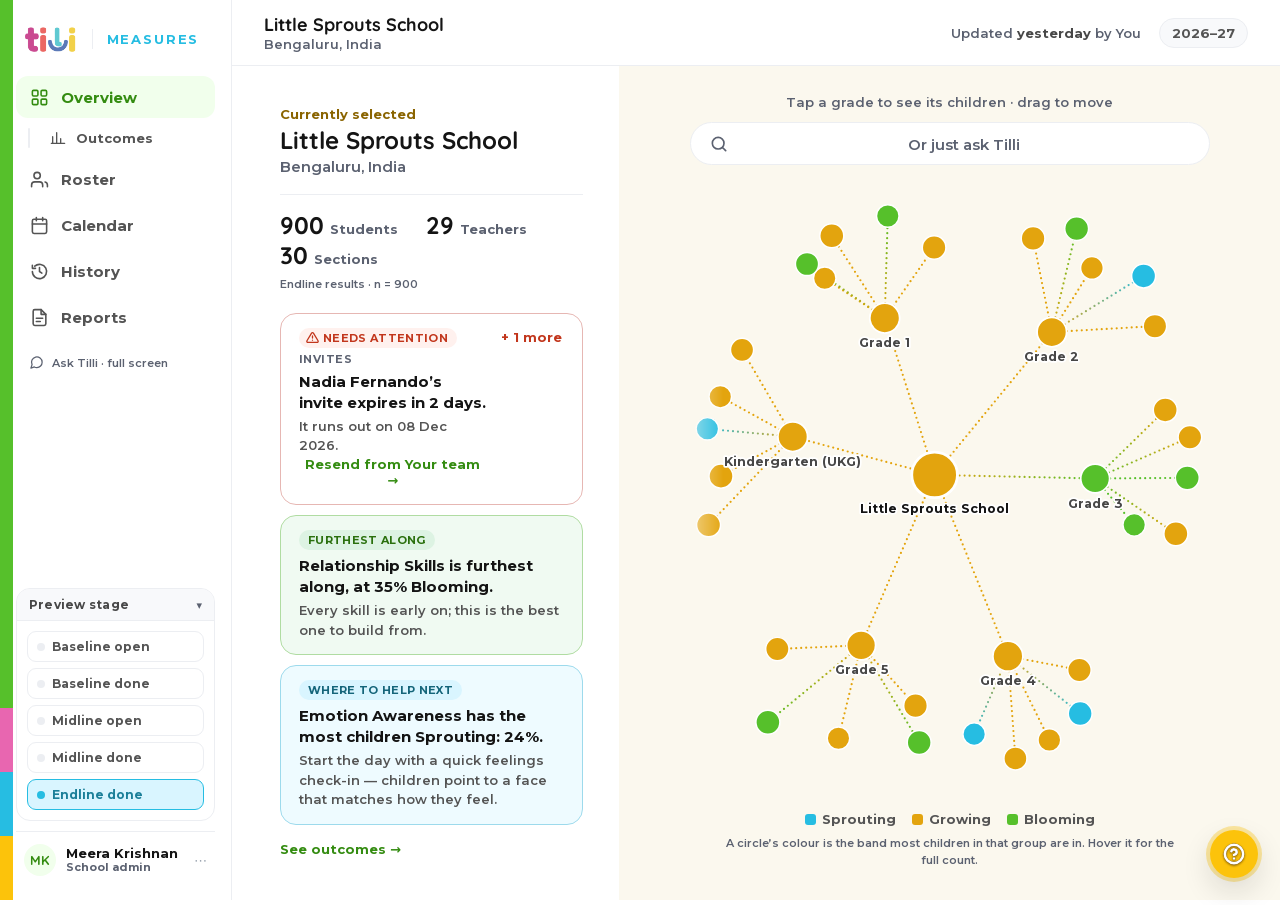
==== commit dc776a6c: "Phone follow-ups and redundant text clean-up (F25) Phone: All Schools header on one line, School Ove" ====
--- a/admin.html
+++ b/admin.html
@@ -8,7 +8,7 @@
 <link rel="preconnect" href="https://fonts.googleapis.com">
 <link rel="preconnect" href="https://fonts.gstatic.com" crossorigin>
 <link href="https://fonts.googleapis.com/css2?family=Montserrat:wght@500;600;700&family=Quicksand:wght@500;600;700&display=swap" rel="stylesheet">
-<link rel="stylesheet" href="assets/tilli.css?v=20261030b1">
+<link rel="stylesheet" href="assets/tilli.css?v=20261030b2">
 <style>
   /* ============================================================
      Tilli Measures — School Admin (leadership) dashboard chrome.
--- a/assets/tilli.css
+++ b/assets/tilli.css
@@ -1555,6 +1555,10 @@
 .pl-grp { margin: 16px 0 6px; font-size: 13px; font-weight: 600; color: var(--ink-900); }
 .pl-grp span { font-weight: 500; font-size: 12px; color: var(--text-meta); }
 
+/* Already inside a card: no second box (F20). */
+.ui-card .pl-list { border: none; border-radius: 0; margin-bottom: 0; }
+.ui-card .pl-list .pl-row { padding-left: 0; }
+
 /* One list menu: a small card on desktop, a bottom sheet on phones (F13, row ⋯, school ⋯). */
 .pl-sheet { position: relative; width: 100%; max-width: 420px; max-height: 88vh; overflow-y: auto; background: var(--white); border-radius: 20px; padding: 14px 0 12px; box-shadow: var(--shadow-modal); }
 .pl-grab { display: none; width: 40px; height: 4px; border-radius: 2px; background: var(--line-200); margin: 0 auto 10px; }
